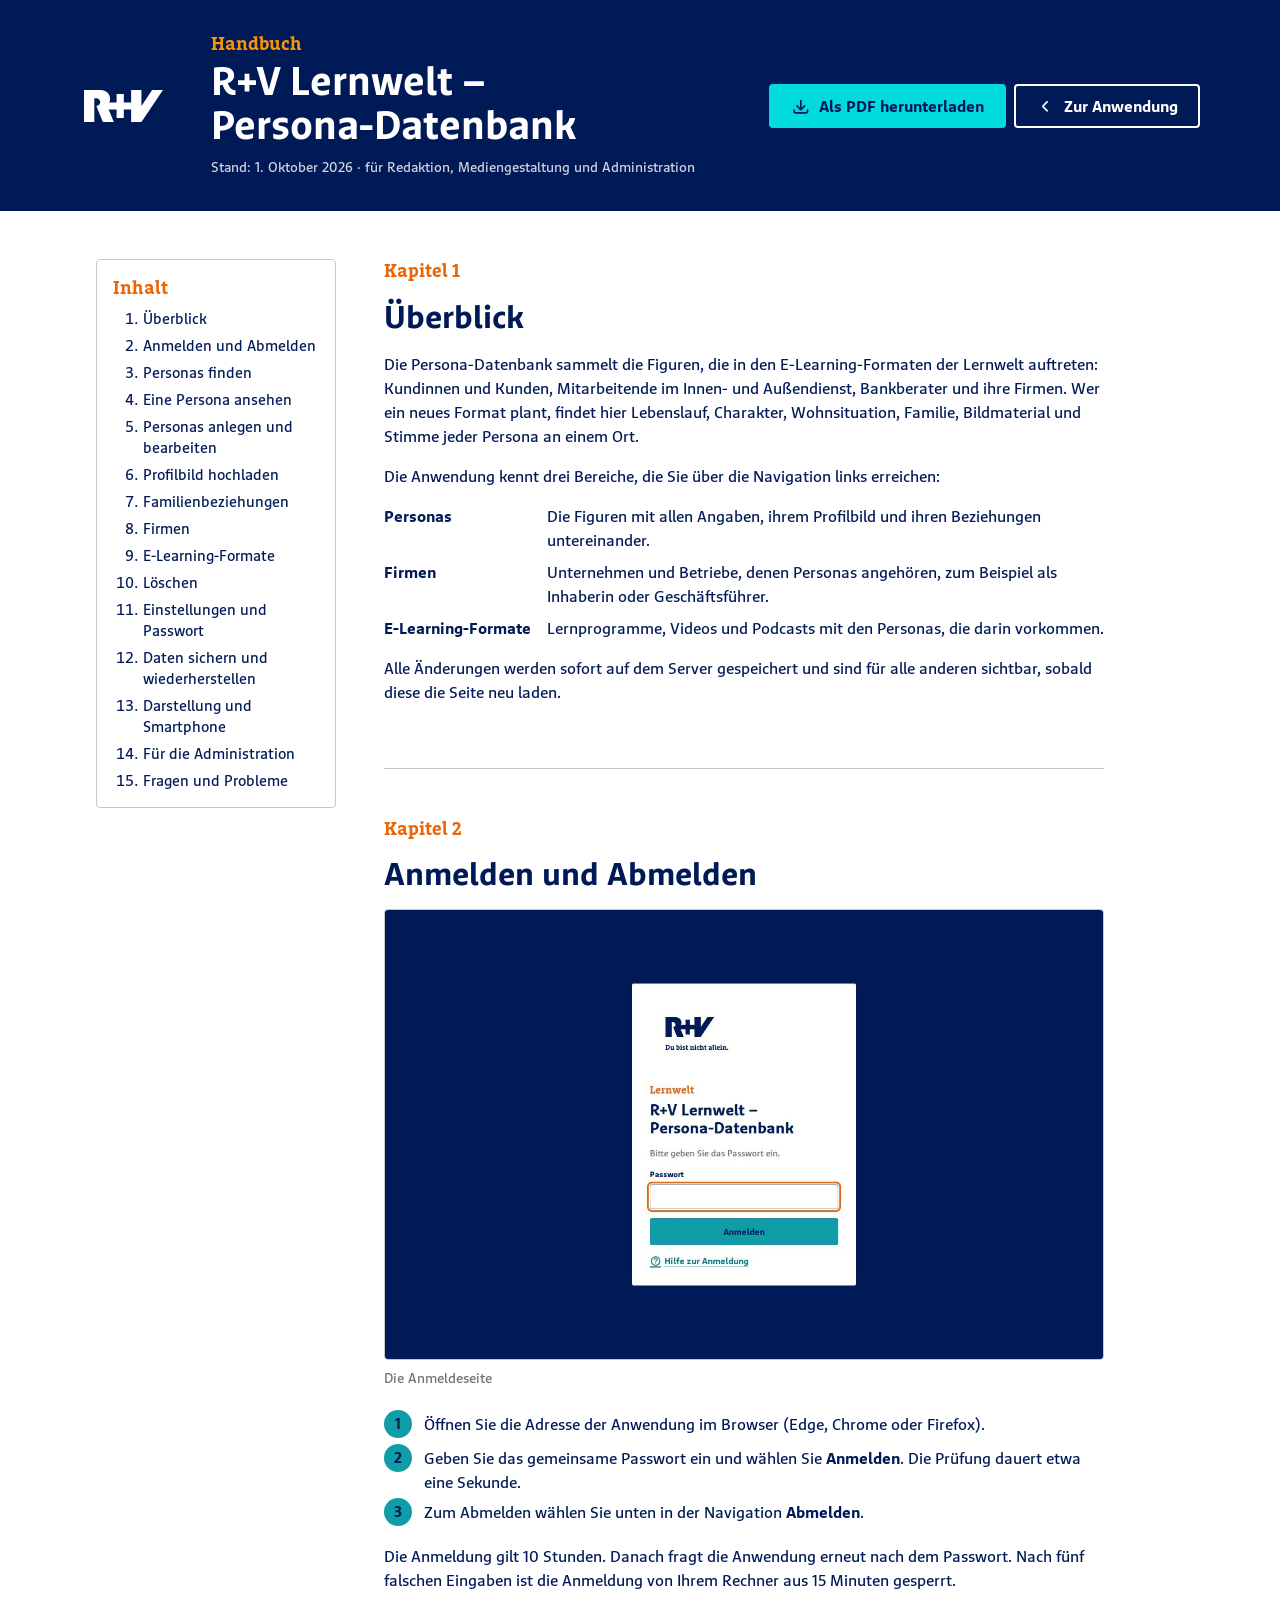
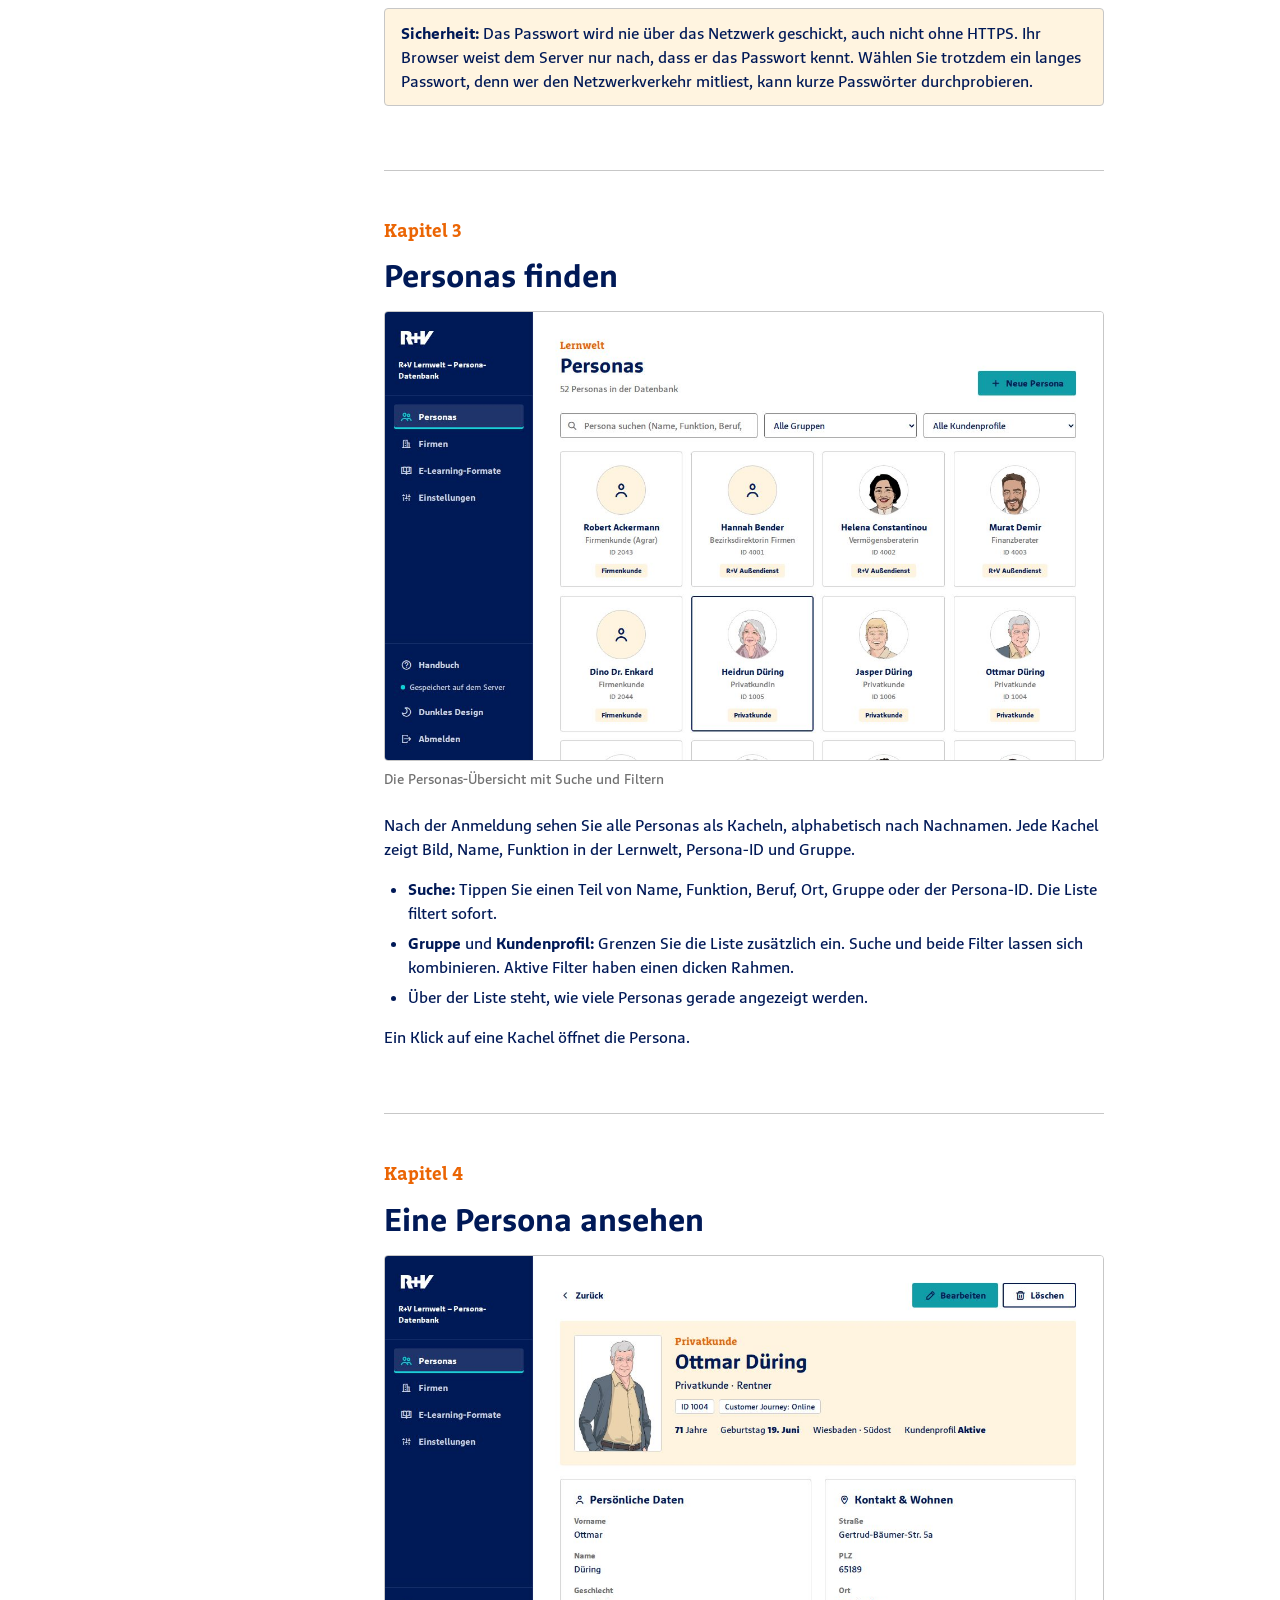
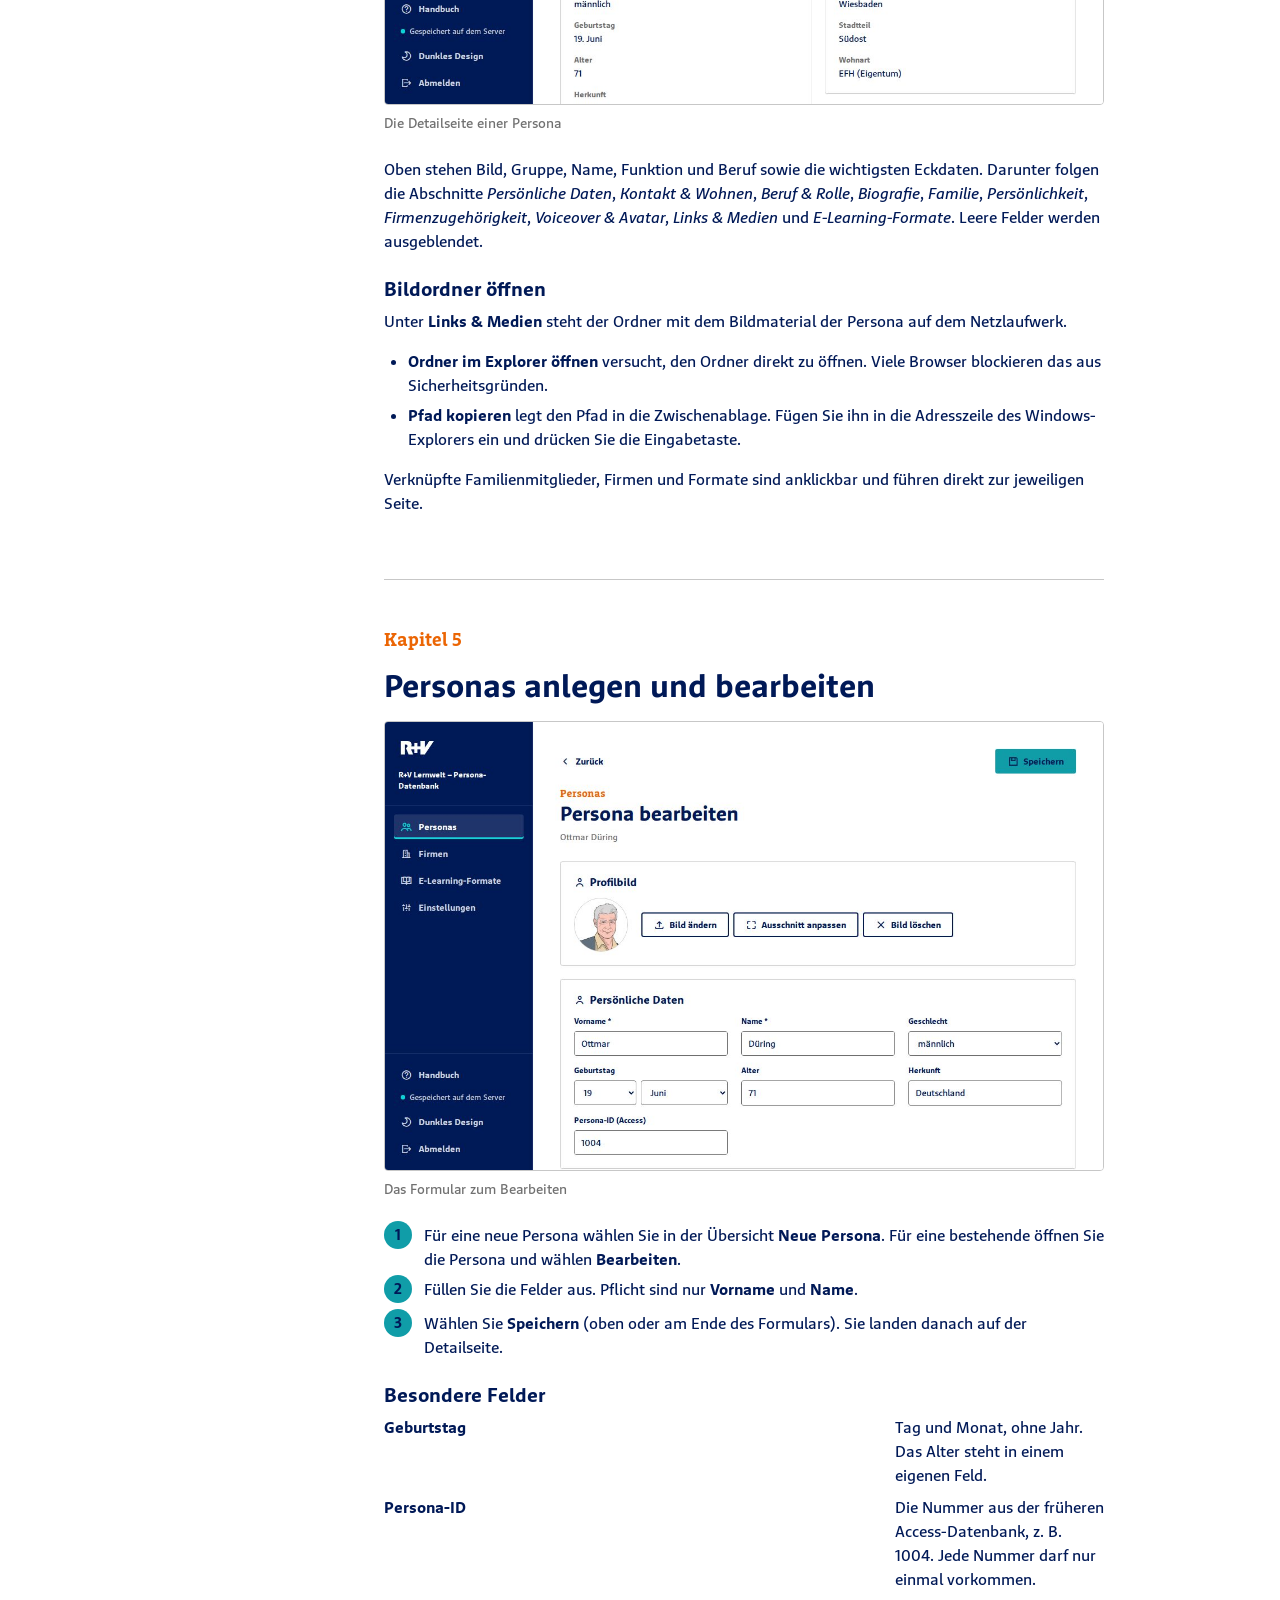
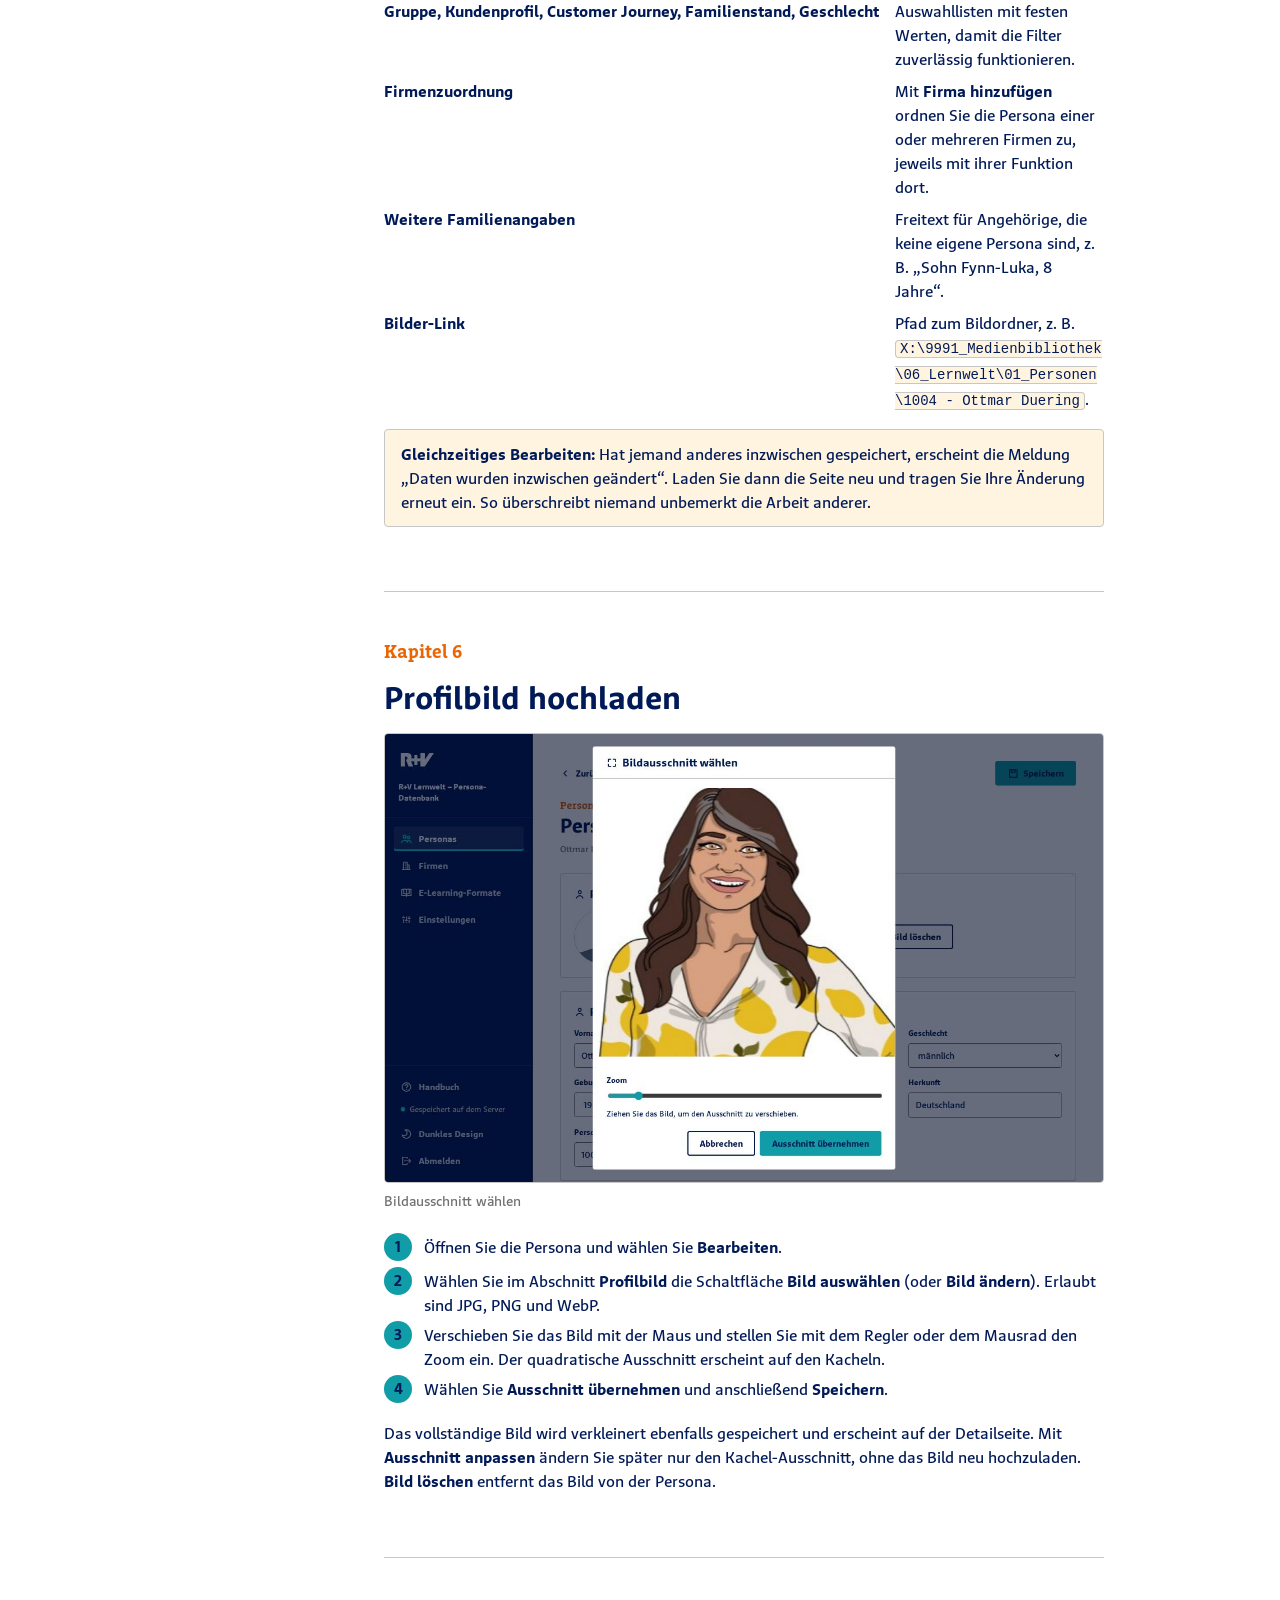
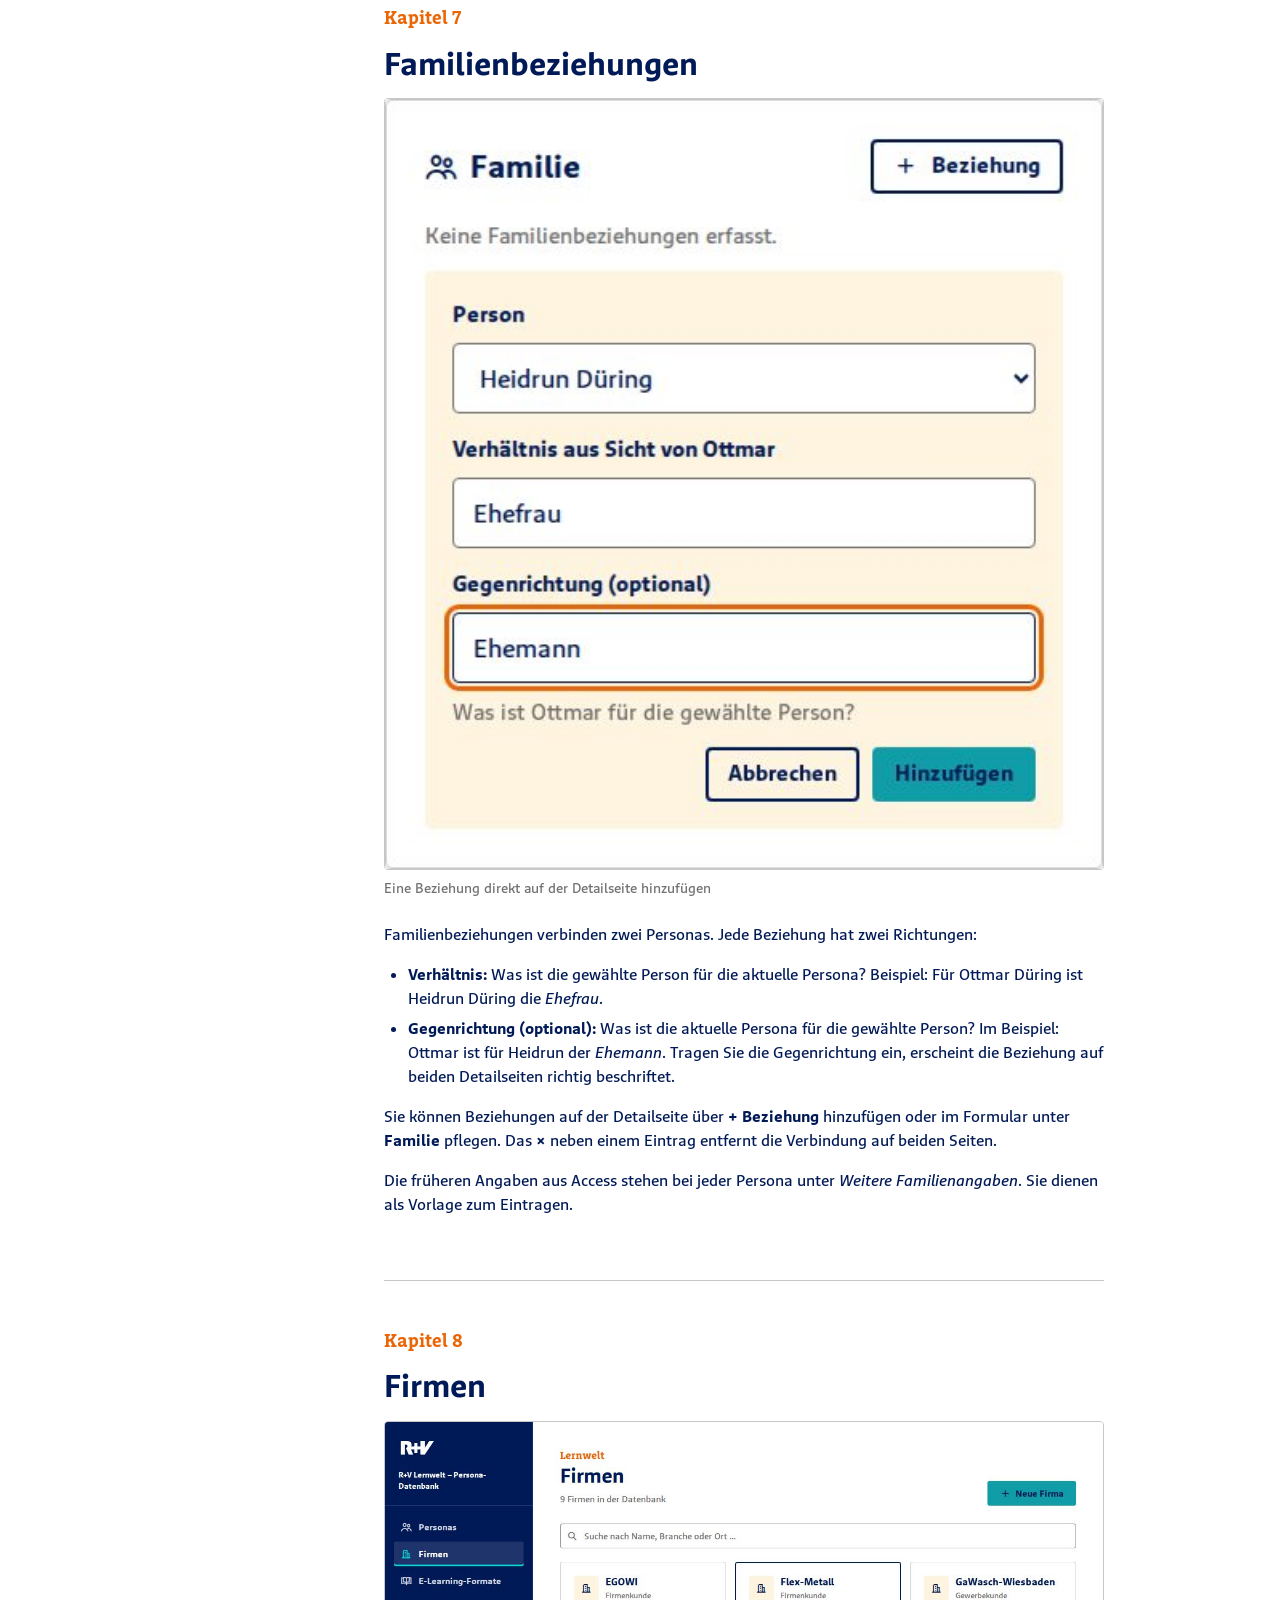
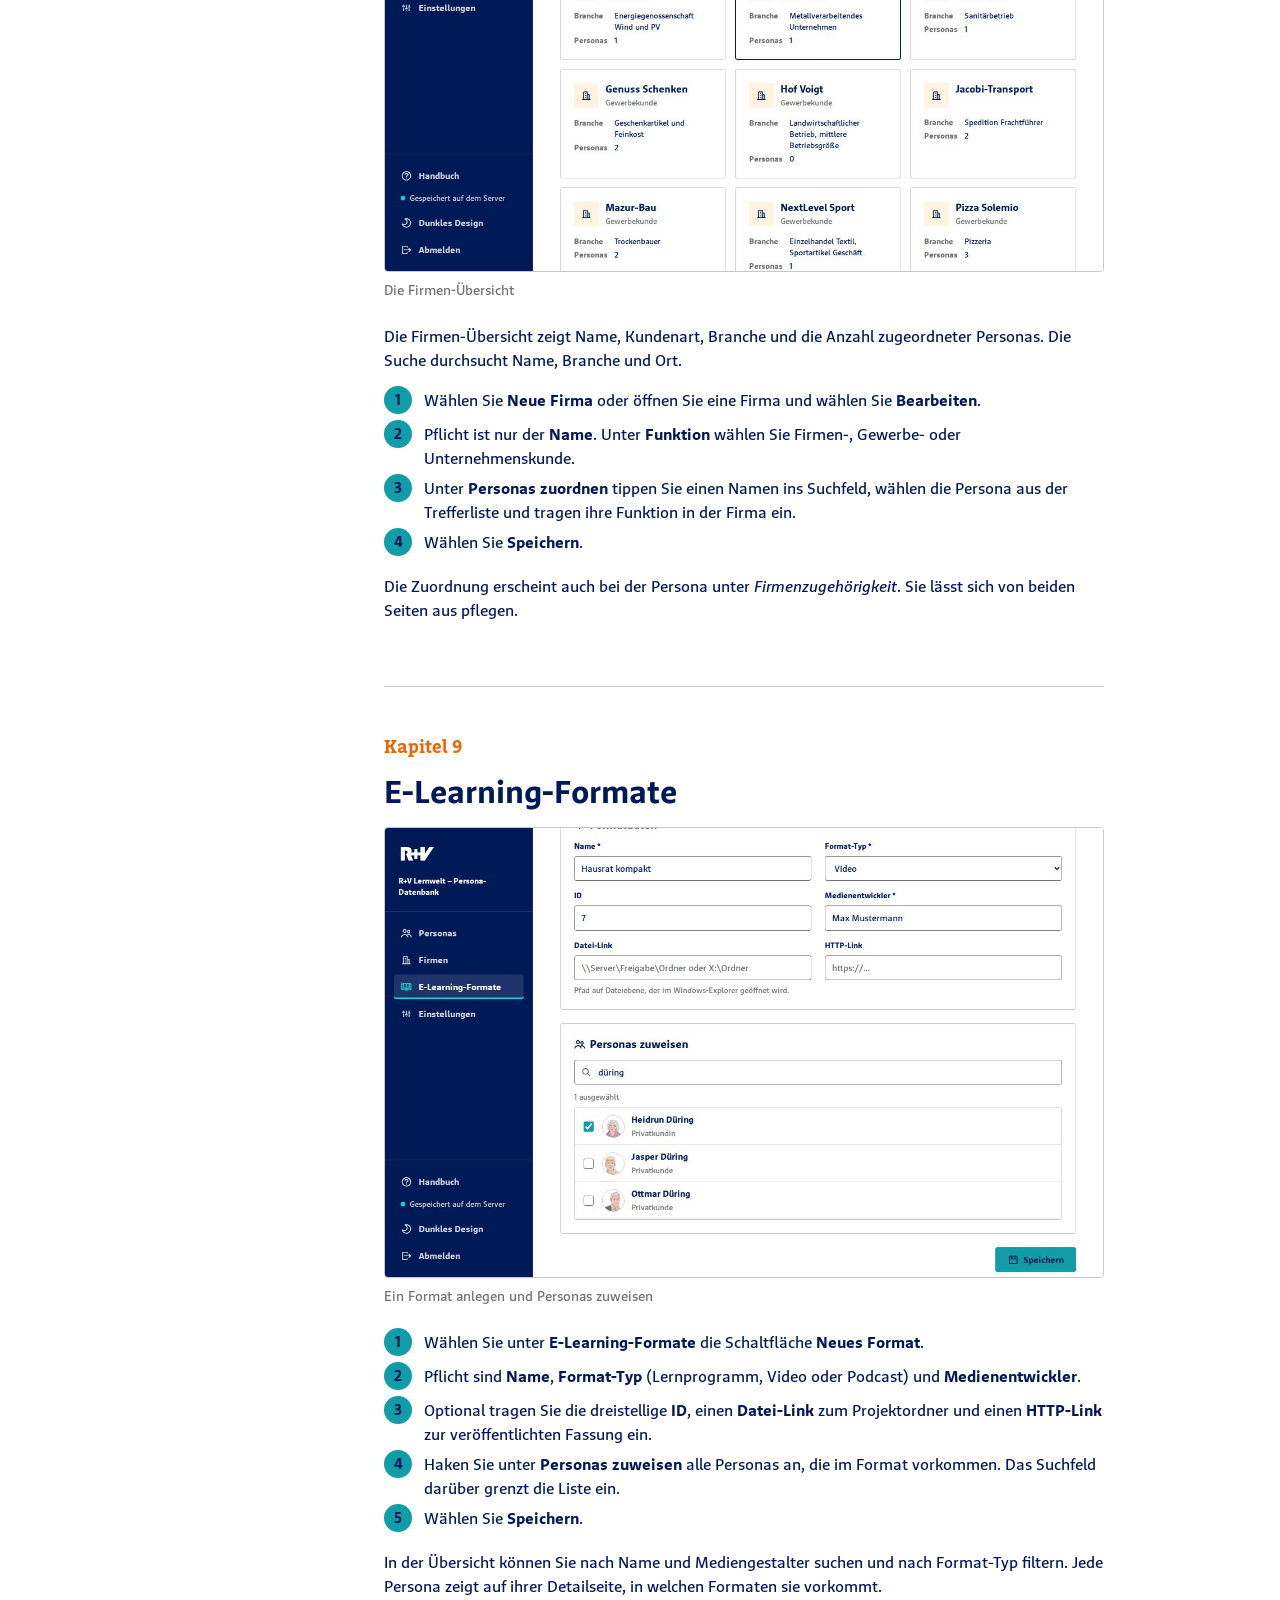
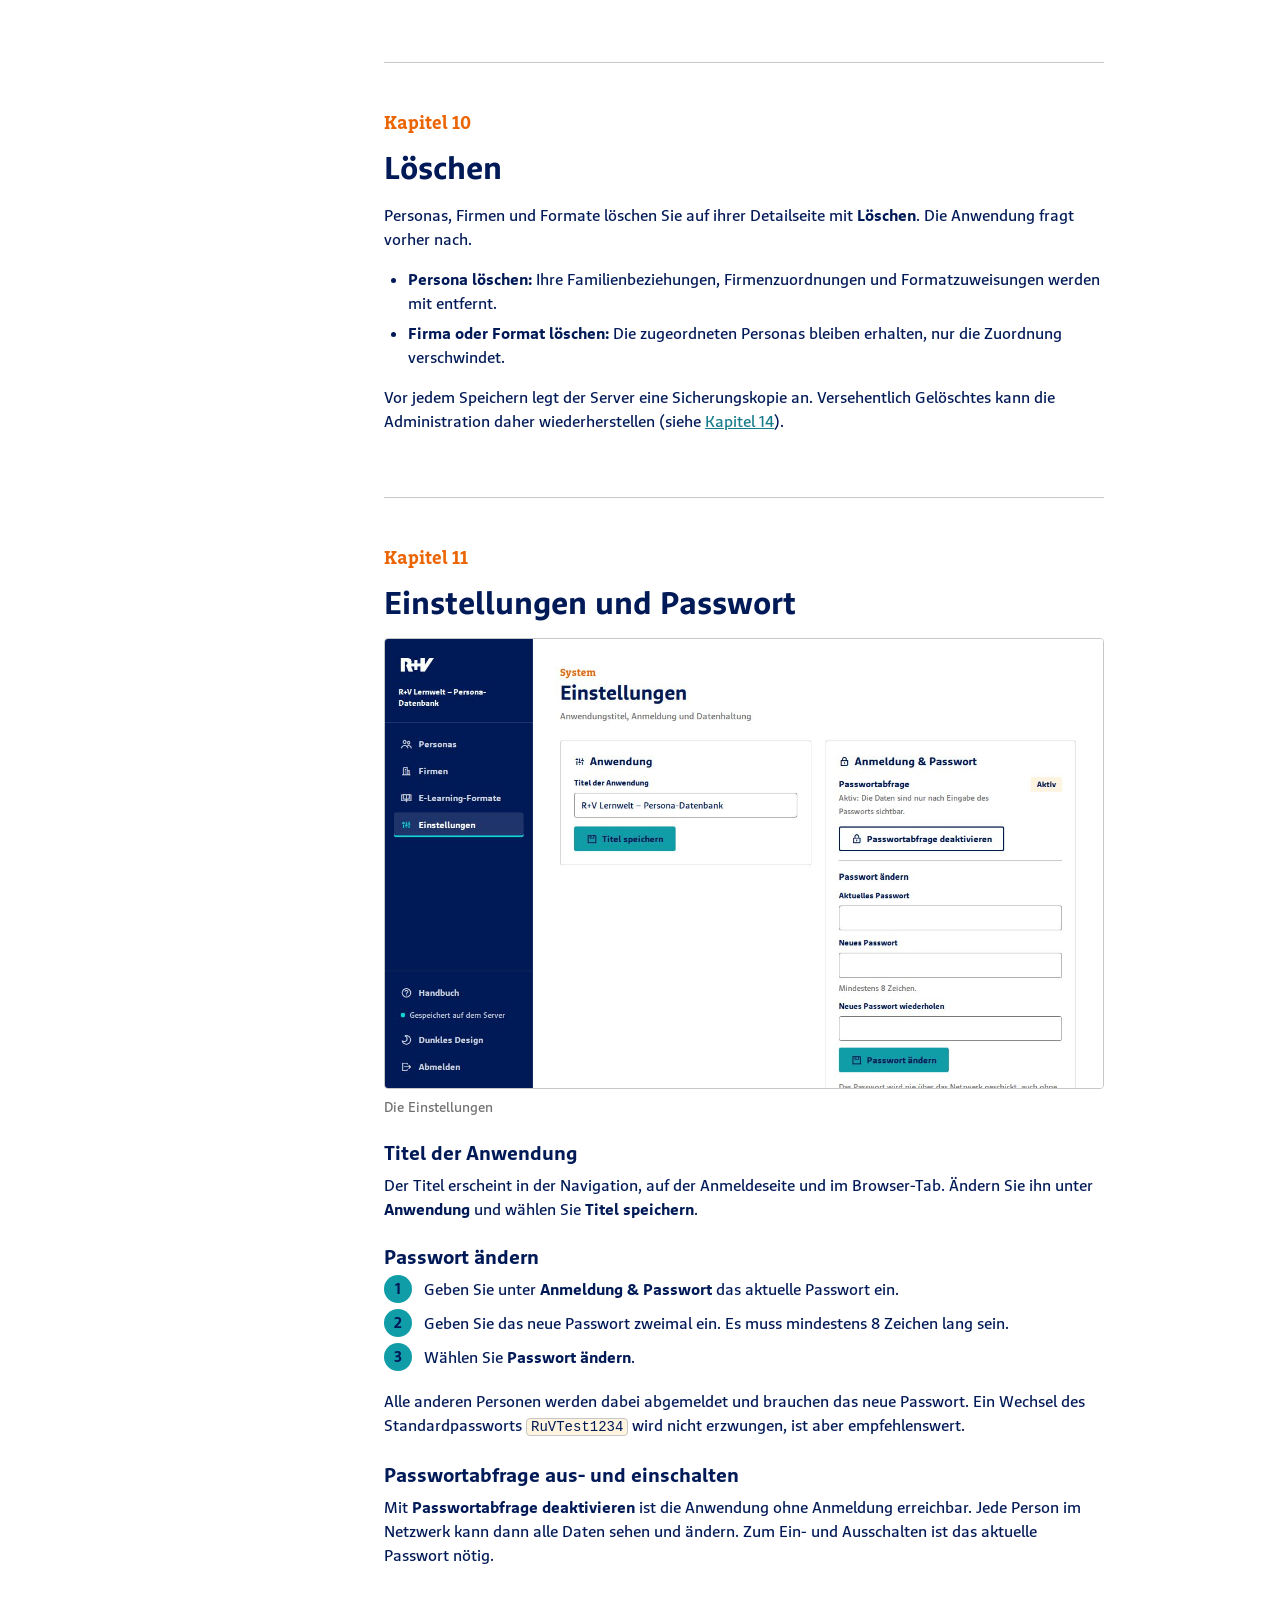
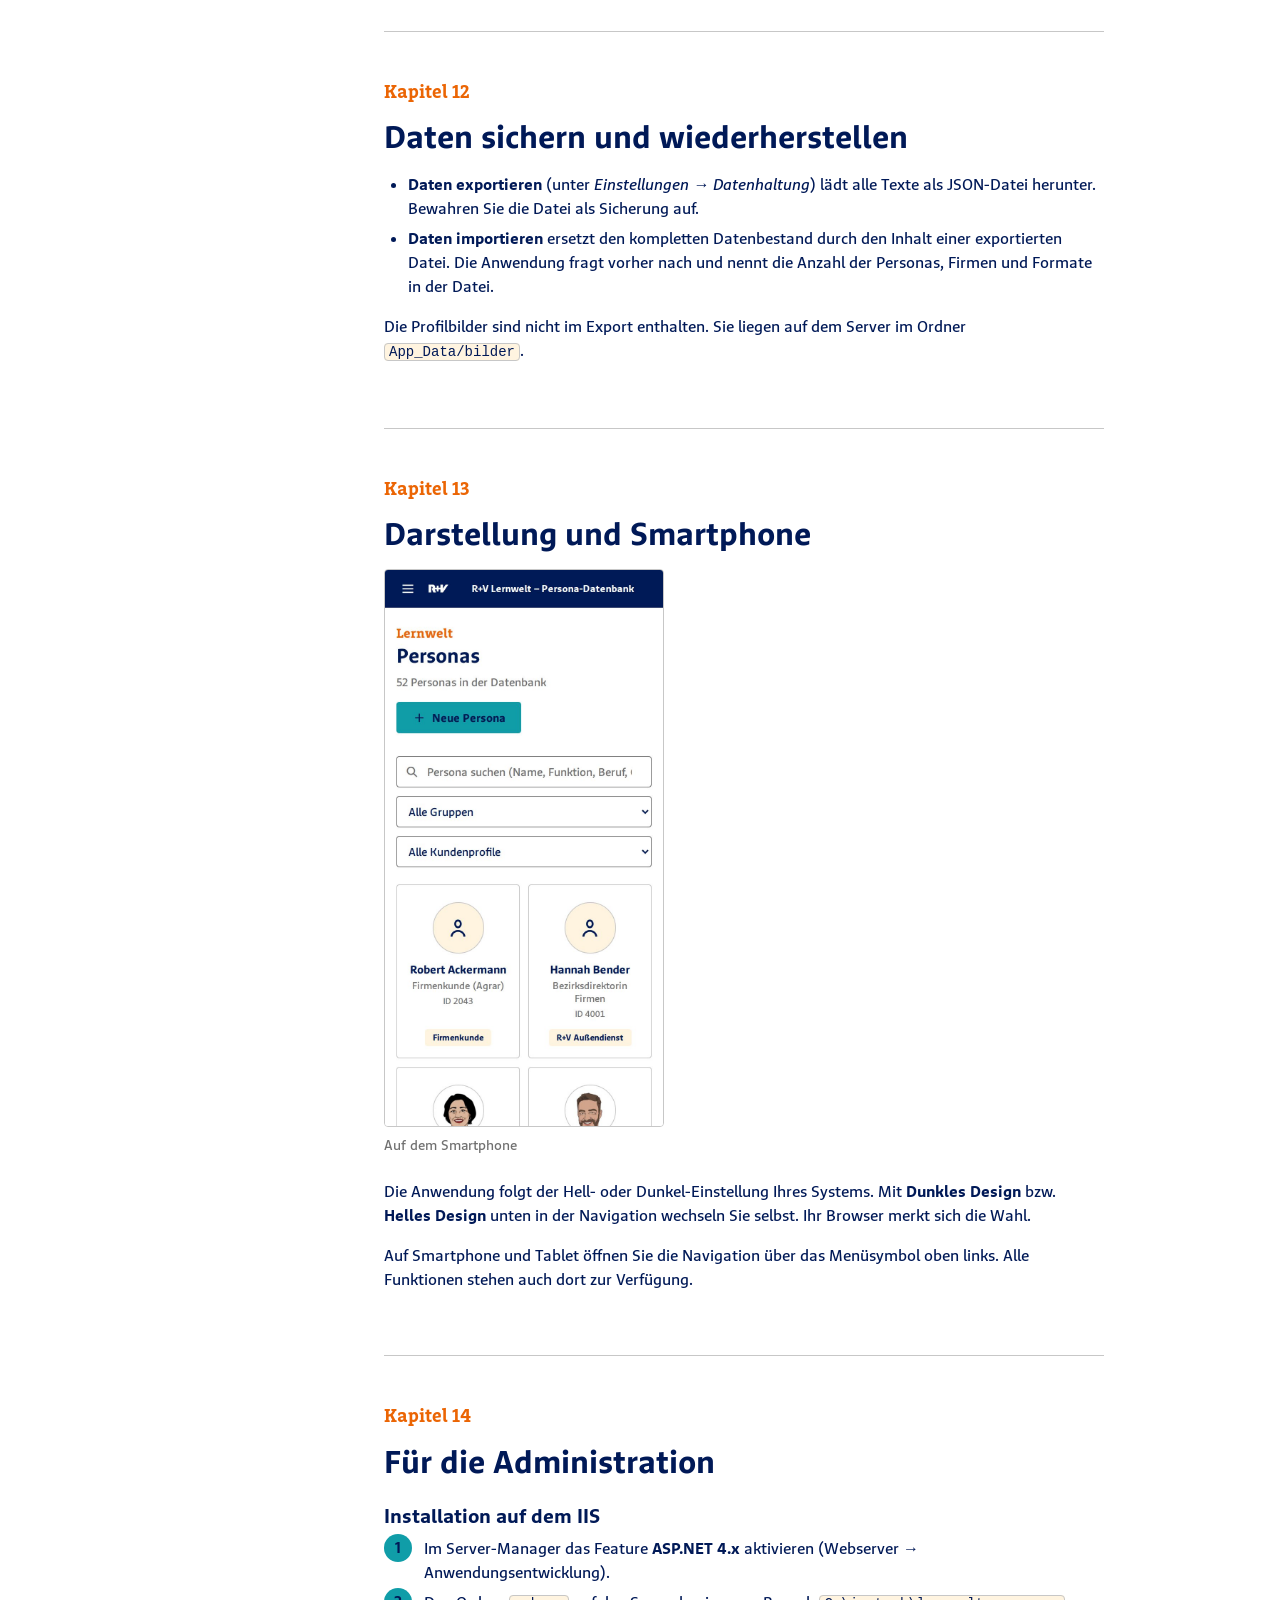
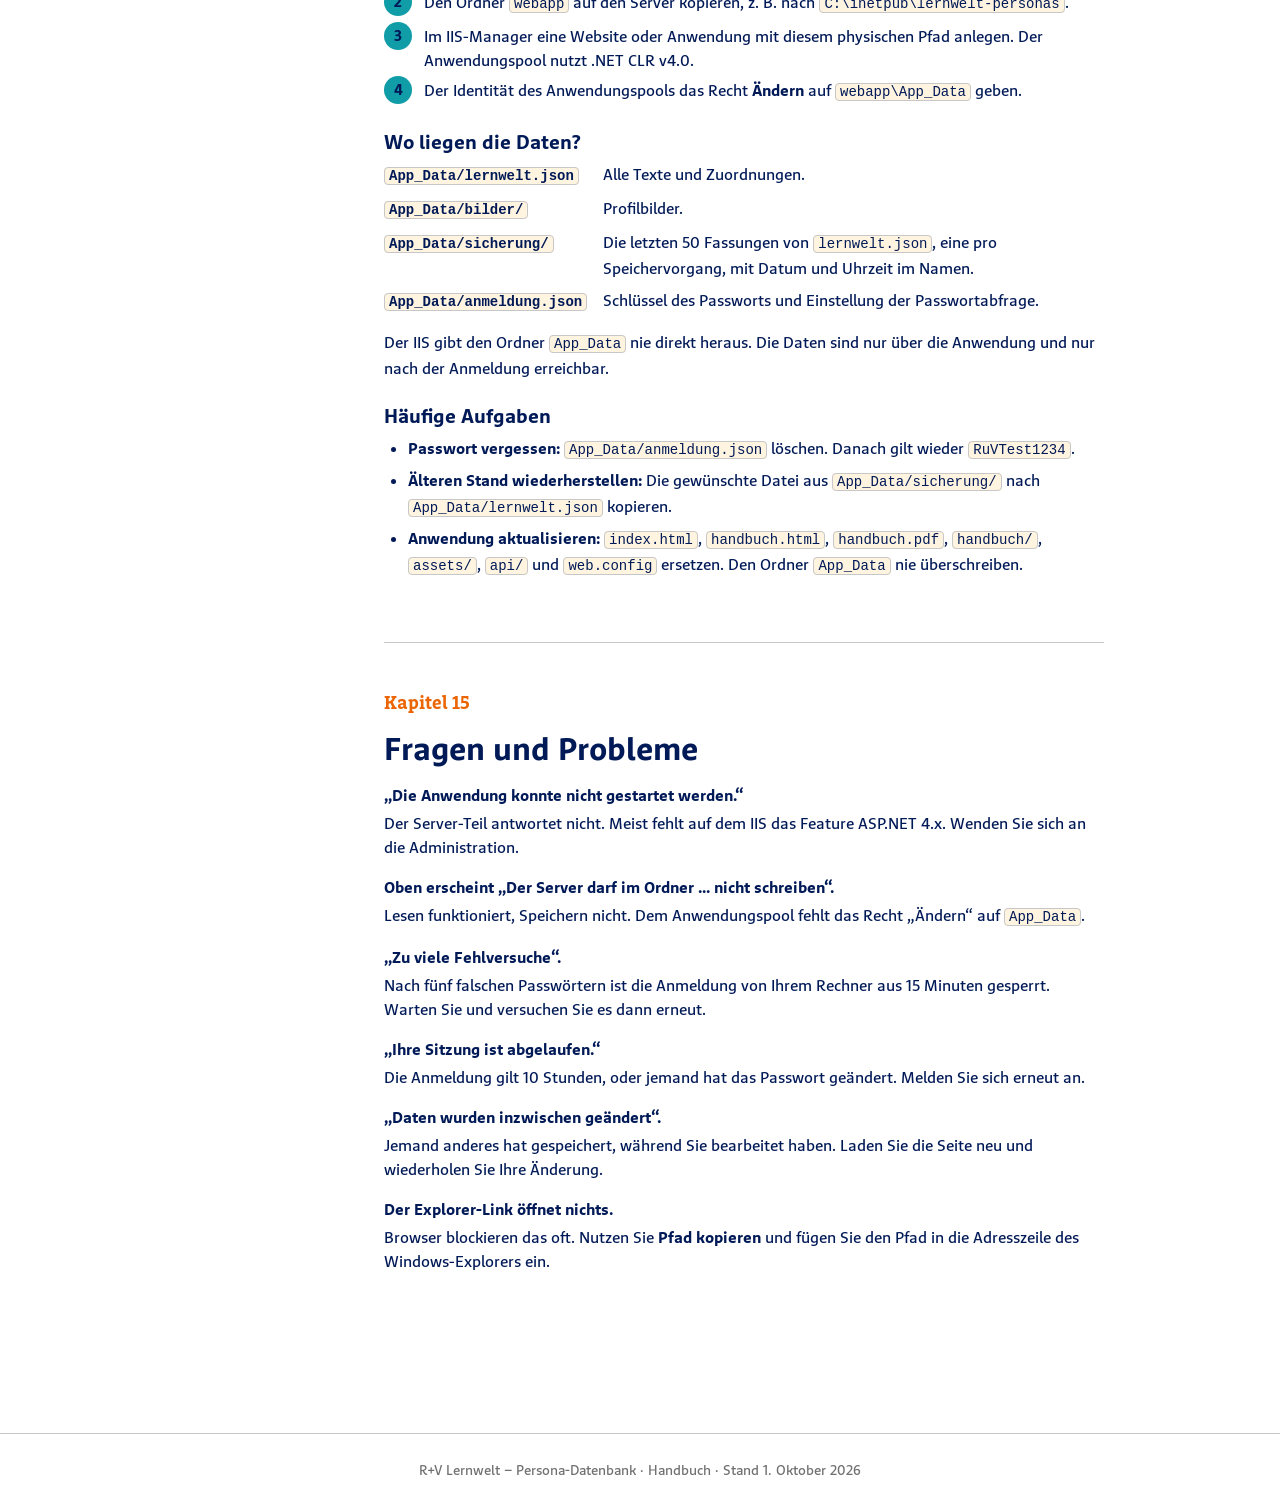
==== webapp/handbuch.html @ e41dcc06 "Design nach R+V Design, Handbuch als HTML und PDF - Hausschriften RuV Sans/RuV Slab, Iconfont RuV-Ic" ====
<!doctype html>
<html lang="de">
<head>
<meta charset="utf-8">
<meta name="viewport" content="width=device-width, initial-scale=1, viewport-fit=cover">
<title>Handbuch Persona-Datenbank</title>
<link rel="icon" href="assets/favicon.svg" type="image/svg+xml">
<link rel="stylesheet" href="assets/app.css">
<link rel="stylesheet" href="assets/handbuch.css">
</head>
<body>
<header class="hb-kopf">
  <div class="hb-kopf-innen">
    <img class="hb-logo" src="assets/logo-negativ.svg" alt="R+V">
    <div class="hb-kopf-text">
      <p class="topline">Handbuch</p>
      <h1>R+V Lernwelt – Persona-Datenbank</h1>
      <p class="hb-stand">Stand: <span id="hb-stand">1. Oktober 2026</span> · für Redaktion, Mediengestaltung und Administration</p>
    </div>
    <div class="hb-aktionen">
      <a class="knopf knopf-primaer" href="handbuch.pdf" download="Handbuch-Persona-Datenbank.pdf"><span class="icon" aria-hidden="true">&#xe96f;</span>Als PDF herunterladen</a>
      <a class="knopf hb-knopf-hell" href="./"><span class="icon" aria-hidden="true">&#xe979;</span>Zur Anwendung</a>
    </div>
  </div>
</header>

<div class="hb-rahmen">
  <nav class="hb-inhalt" aria-label="Inhalt">
    <p class="hb-inhalt-titel">Inhalt</p>
    <ol>
      <li><a href="#ueberblick">Überblick</a></li>
      <li><a href="#anmelden">Anmelden und Abmelden</a></li>
      <li><a href="#personas-finden">Personas finden</a></li>
      <li><a href="#persona-ansehen">Eine Persona ansehen</a></li>
      <li><a href="#persona-bearbeiten">Personas anlegen und bearbeiten</a></li>
      <li><a href="#profilbild">Profilbild hochladen</a></li>
      <li><a href="#familie">Familienbeziehungen</a></li>
      <li><a href="#firmen">Firmen</a></li>
      <li><a href="#formate">E-Learning-Formate</a></li>
      <li><a href="#loeschen">Löschen</a></li>
      <li><a href="#einstellungen">Einstellungen und Passwort</a></li>
      <li><a href="#sicherung">Daten sichern und wiederherstellen</a></li>
      <li><a href="#darstellung">Darstellung und Smartphone</a></li>
      <li><a href="#administration">Für die Administration</a></li>
      <li><a href="#fragen">Fragen und Probleme</a></li>
    </ol>
  </nav>

  <main class="hb-text">

    <section id="ueberblick">
      <p class="topline">Kapitel 1</p>
      <h2>Überblick</h2>
      <p>Die Persona-Datenbank sammelt die Figuren, die in den E-Learning-Formaten der Lernwelt auftreten: Kundinnen und Kunden, Mitarbeitende im Innen- und Außendienst, Bankberater und ihre Firmen. Wer ein neues Format plant, findet hier Lebenslauf, Charakter, Wohnsituation, Familie, Bildmaterial und Stimme jeder Persona an einem Ort.</p>
      <p>Die Anwendung kennt drei Bereiche, die Sie über die Navigation links erreichen:</p>
      <dl class="hb-begriffe">
        <dt>Personas</dt><dd>Die Figuren mit allen Angaben, ihrem Profilbild und ihren Beziehungen untereinander.</dd>
        <dt>Firmen</dt><dd>Unternehmen und Betriebe, denen Personas angehören, zum Beispiel als Inhaberin oder Geschäftsführer.</dd>
        <dt>E-Learning-Formate</dt><dd>Lernprogramme, Videos und Podcasts mit den Personas, die darin vorkommen.</dd>
      </dl>
      <p>Alle Änderungen werden sofort auf dem Server gespeichert und sind für alle anderen sichtbar, sobald diese die Seite neu laden.</p>
    </section>

    <section id="anmelden">
      <p class="topline">Kapitel 2</p>
      <h2>Anmelden und Abmelden</h2>
      <figure><img src="handbuch/anmeldung.jpg" alt="Anmeldeseite mit Passwortfeld und Schaltfläche Anmelden" loading="lazy"><figcaption>Die Anmeldeseite</figcaption></figure>
      <ol class="hb-schritte">
        <li>Öffnen Sie die Adresse der Anwendung im Browser (Edge, Chrome oder Firefox).</li>
        <li>Geben Sie das gemeinsame Passwort ein und wählen Sie <b>Anmelden</b>. Die Prüfung dauert etwa eine Sekunde.</li>
        <li>Zum Abmelden wählen Sie unten in der Navigation <b>Abmelden</b>.</li>
      </ol>
      <p>Die Anmeldung gilt 10 Stunden. Danach fragt die Anwendung erneut nach dem Passwort. Nach fünf falschen Eingaben ist die Anmeldung von Ihrem Rechner aus 15 Minuten gesperrt.</p>
      <p class="hb-hinweis"><b>Sicherheit:</b> Das Passwort wird nie über das Netzwerk geschickt, auch nicht ohne HTTPS. Ihr Browser weist dem Server nur nach, dass er das Passwort kennt. Wählen Sie trotzdem ein langes Passwort, denn wer den Netzwerkverkehr mitliest, kann kurze Passwörter durchprobieren.</p>
    </section>

    <section id="personas-finden">
      <p class="topline">Kapitel 3</p>
      <h2>Personas finden</h2>
      <figure><img src="handbuch/liste.jpg" alt="Übersicht der Personas als Kacheln mit Suchfeld und zwei Filtern" loading="lazy"><figcaption>Die Personas-Übersicht mit Suche und Filtern</figcaption></figure>
      <p>Nach der Anmeldung sehen Sie alle Personas als Kacheln, alphabetisch nach Nachnamen. Jede Kachel zeigt Bild, Name, Funktion in der Lernwelt, Persona-ID und Gruppe.</p>
      <ul>
        <li><b>Suche:</b> Tippen Sie einen Teil von Name, Funktion, Beruf, Ort, Gruppe oder der Persona-ID. Die Liste filtert sofort.</li>
        <li><b>Gruppe</b> und <b>Kundenprofil:</b> Grenzen Sie die Liste zusätzlich ein. Suche und beide Filter lassen sich kombinieren. Aktive Filter haben einen dicken Rahmen.</li>
        <li>Über der Liste steht, wie viele Personas gerade angezeigt werden.</li>
      </ul>
      <p>Ein Klick auf eine Kachel öffnet die Persona.</p>
    </section>

    <section id="persona-ansehen">
      <p class="topline">Kapitel 4</p>
      <h2>Eine Persona ansehen</h2>
      <figure><img src="handbuch/detail.jpg" alt="Detailseite einer Persona mit Bild, Kopfbereich und Abschnitten" loading="lazy"><figcaption>Die Detailseite einer Persona</figcaption></figure>
      <p>Oben stehen Bild, Gruppe, Name, Funktion und Beruf sowie die wichtigsten Eckdaten. Darunter folgen die Abschnitte <i>Persönliche Daten</i>, <i>Kontakt &amp; Wohnen</i>, <i>Beruf &amp; Rolle</i>, <i>Biografie</i>, <i>Familie</i>, <i>Persönlichkeit</i>, <i>Firmenzugehörigkeit</i>, <i>Voiceover &amp; Avatar</i>, <i>Links &amp; Medien</i> und <i>E-Learning-Formate</i>. Leere Felder werden ausgeblendet.</p>
      <h3>Bildordner öffnen</h3>
      <p>Unter <b>Links &amp; Medien</b> steht der Ordner mit dem Bildmaterial der Persona auf dem Netzlaufwerk.</p>
      <ul>
        <li><b>Ordner im Explorer öffnen</b> versucht, den Ordner direkt zu öffnen. Viele Browser blockieren das aus Sicherheitsgründen.</li>
        <li><b>Pfad kopieren</b> legt den Pfad in die Zwischenablage. Fügen Sie ihn in die Adresszeile des Windows-Explorers ein und drücken Sie die Eingabetaste.</li>
      </ul>
      <p>Verknüpfte Familienmitglieder, Firmen und Formate sind anklickbar und führen direkt zur jeweiligen Seite.</p>
    </section>

    <section id="persona-bearbeiten">
      <p class="topline">Kapitel 5</p>
      <h2>Personas anlegen und bearbeiten</h2>
      <figure><img src="handbuch/formular.jpg" alt="Formular zum Bearbeiten einer Persona" loading="lazy"><figcaption>Das Formular zum Bearbeiten</figcaption></figure>
      <ol class="hb-schritte">
        <li>Für eine neue Persona wählen Sie in der Übersicht <b>Neue Persona</b>. Für eine bestehende öffnen Sie die Persona und wählen <b>Bearbeiten</b>.</li>
        <li>Füllen Sie die Felder aus. Pflicht sind nur <b>Vorname</b> und <b>Name</b>.</li>
        <li>Wählen Sie <b>Speichern</b> (oben oder am Ende des Formulars). Sie landen danach auf der Detailseite.</li>
      </ol>
      <h3>Besondere Felder</h3>
      <dl class="hb-begriffe">
        <dt>Geburtstag</dt><dd>Tag und Monat, ohne Jahr. Das Alter steht in einem eigenen Feld.</dd>
        <dt>Persona-ID</dt><dd>Die Nummer aus der früheren Access-Datenbank, z. B. 1004. Jede Nummer darf nur einmal vorkommen.</dd>
        <dt>Gruppe, Kundenprofil, Customer Journey, Familienstand, Geschlecht</dt><dd>Auswahllisten mit festen Werten, damit die Filter zuverlässig funktionieren.</dd>
        <dt>Firmenzuordnung</dt><dd>Mit <b>Firma hinzufügen</b> ordnen Sie die Persona einer oder mehreren Firmen zu, jeweils mit ihrer Funktion dort.</dd>
        <dt>Weitere Familienangaben</dt><dd>Freitext für Angehörige, die keine eigene Persona sind, z. B. „Sohn Fynn-Luka, 8 Jahre“.</dd>
        <dt>Bilder-Link</dt><dd>Pfad zum Bildordner, z. B. <code>X:\9991_Medienbibliothek\06_Lernwelt\01_Personen\1004 - Ottmar Duering</code>.</dd>
      </dl>
      <p class="hb-hinweis"><b>Gleichzeitiges Bearbeiten:</b> Hat jemand anderes inzwischen gespeichert, erscheint die Meldung „Daten wurden inzwischen geändert“. Laden Sie dann die Seite neu und tragen Sie Ihre Änderung erneut ein. So überschreibt niemand unbemerkt die Arbeit anderer.</p>
    </section>

    <section id="profilbild">
      <p class="topline">Kapitel 6</p>
      <h2>Profilbild hochladen</h2>
      <figure><img src="handbuch/zuschnitt.jpg" alt="Dialog zum Wählen des Bildausschnitts mit Zoomregler" loading="lazy"><figcaption>Bildausschnitt wählen</figcaption></figure>
      <ol class="hb-schritte">
        <li>Öffnen Sie die Persona und wählen Sie <b>Bearbeiten</b>.</li>
        <li>Wählen Sie im Abschnitt <b>Profilbild</b> die Schaltfläche <b>Bild auswählen</b> (oder <b>Bild ändern</b>). Erlaubt sind JPG, PNG und WebP.</li>
        <li>Verschieben Sie das Bild mit der Maus und stellen Sie mit dem Regler oder dem Mausrad den Zoom ein. Der quadratische Ausschnitt erscheint auf den Kacheln.</li>
        <li>Wählen Sie <b>Ausschnitt übernehmen</b> und anschließend <b>Speichern</b>.</li>
      </ol>
      <p>Das vollständige Bild wird verkleinert ebenfalls gespeichert und erscheint auf der Detailseite. Mit <b>Ausschnitt anpassen</b> ändern Sie später nur den Kachel-Ausschnitt, ohne das Bild neu hochzuladen. <b>Bild löschen</b> entfernt das Bild von der Persona.</p>
    </section>

    <section id="familie">
      <p class="topline">Kapitel 7</p>
      <h2>Familienbeziehungen</h2>
      <figure><img src="handbuch/familie.jpg" alt="Abschnitt Familie mit Eingabefeldern für Person, Verhältnis und Gegenrichtung" loading="lazy"><figcaption>Eine Beziehung direkt auf der Detailseite hinzufügen</figcaption></figure>
      <p>Familienbeziehungen verbinden zwei Personas. Jede Beziehung hat zwei Richtungen:</p>
      <ul>
        <li><b>Verhältnis:</b> Was ist die gewählte Person für die aktuelle Persona? Beispiel: Für Ottmar Düring ist Heidrun Düring die <i>Ehefrau</i>.</li>
        <li><b>Gegenrichtung (optional):</b> Was ist die aktuelle Persona für die gewählte Person? Im Beispiel: Ottmar ist für Heidrun der <i>Ehemann</i>. Tragen Sie die Gegenrichtung ein, erscheint die Beziehung auf beiden Detailseiten richtig beschriftet.</li>
      </ul>
      <p>Sie können Beziehungen auf der Detailseite über <b>+ Beziehung</b> hinzufügen oder im Formular unter <b>Familie</b> pflegen. Das <b>×</b> neben einem Eintrag entfernt die Verbindung auf beiden Seiten.</p>
      <p>Die früheren Angaben aus Access stehen bei jeder Persona unter <i>Weitere Familienangaben</i>. Sie dienen als Vorlage zum Eintragen.</p>
    </section>

    <section id="firmen">
      <p class="topline">Kapitel 8</p>
      <h2>Firmen</h2>
      <figure><img src="handbuch/firmen.jpg" alt="Übersicht der Firmen als Kacheln" loading="lazy"><figcaption>Die Firmen-Übersicht</figcaption></figure>
      <p>Die Firmen-Übersicht zeigt Name, Kundenart, Branche und die Anzahl zugeordneter Personas. Die Suche durchsucht Name, Branche und Ort.</p>
      <ol class="hb-schritte">
        <li>Wählen Sie <b>Neue Firma</b> oder öffnen Sie eine Firma und wählen Sie <b>Bearbeiten</b>.</li>
        <li>Pflicht ist nur der <b>Name</b>. Unter <b>Funktion</b> wählen Sie Firmen-, Gewerbe- oder Unternehmenskunde.</li>
        <li>Unter <b>Personas zuordnen</b> tippen Sie einen Namen ins Suchfeld, wählen die Persona aus der Trefferliste und tragen ihre Funktion in der Firma ein.</li>
        <li>Wählen Sie <b>Speichern</b>.</li>
      </ol>
      <p>Die Zuordnung erscheint auch bei der Persona unter <i>Firmenzugehörigkeit</i>. Sie lässt sich von beiden Seiten aus pflegen.</p>
    </section>

    <section id="formate">
      <p class="topline">Kapitel 9</p>
      <h2>E-Learning-Formate</h2>
      <figure><img src="handbuch/format.jpg" alt="Formular für ein E-Learning-Format mit Persona-Auswahl" loading="lazy"><figcaption>Ein Format anlegen und Personas zuweisen</figcaption></figure>
      <ol class="hb-schritte">
        <li>Wählen Sie unter <b>E-Learning-Formate</b> die Schaltfläche <b>Neues Format</b>.</li>
        <li>Pflicht sind <b>Name</b>, <b>Format-Typ</b> (Lernprogramm, Video oder Podcast) und <b>Medienentwickler</b>.</li>
        <li>Optional tragen Sie die dreistellige <b>ID</b>, einen <b>Datei-Link</b> zum Projektordner und einen <b>HTTP-Link</b> zur veröffentlichten Fassung ein.</li>
        <li>Haken Sie unter <b>Personas zuweisen</b> alle Personas an, die im Format vorkommen. Das Suchfeld darüber grenzt die Liste ein.</li>
        <li>Wählen Sie <b>Speichern</b>.</li>
      </ol>
      <p>In der Übersicht können Sie nach Name und Mediengestalter suchen und nach Format-Typ filtern. Jede Persona zeigt auf ihrer Detailseite, in welchen Formaten sie vorkommt.</p>
    </section>

    <section id="loeschen">
      <p class="topline">Kapitel 10</p>
      <h2>Löschen</h2>
      <p>Personas, Firmen und Formate löschen Sie auf ihrer Detailseite mit <b>Löschen</b>. Die Anwendung fragt vorher nach.</p>
      <ul>
        <li><b>Persona löschen:</b> Ihre Familienbeziehungen, Firmenzuordnungen und Formatzuweisungen werden mit entfernt.</li>
        <li><b>Firma oder Format löschen:</b> Die zugeordneten Personas bleiben erhalten, nur die Zuordnung verschwindet.</li>
      </ul>
      <p>Vor jedem Speichern legt der Server eine Sicherungskopie an. Versehentlich Gelöschtes kann die Administration daher wiederherstellen (siehe <a href="#administration">Kapitel 14</a>).</p>
    </section>

    <section id="einstellungen">
      <p class="topline">Kapitel 11</p>
      <h2>Einstellungen und Passwort</h2>
      <figure><img src="handbuch/einstellungen.jpg" alt="Seite Einstellungen mit den Karten Anwendung, Anmeldung und Passwort, Hilfe und Datenhaltung" loading="lazy"><figcaption>Die Einstellungen</figcaption></figure>
      <h3>Titel der Anwendung</h3>
      <p>Der Titel erscheint in der Navigation, auf der Anmeldeseite und im Browser-Tab. Ändern Sie ihn unter <b>Anwendung</b> und wählen Sie <b>Titel speichern</b>.</p>
      <h3>Passwort ändern</h3>
      <ol class="hb-schritte">
        <li>Geben Sie unter <b>Anmeldung &amp; Passwort</b> das aktuelle Passwort ein.</li>
        <li>Geben Sie das neue Passwort zweimal ein. Es muss mindestens 8 Zeichen lang sein.</li>
        <li>Wählen Sie <b>Passwort ändern</b>.</li>
      </ol>
      <p>Alle anderen Personen werden dabei abgemeldet und brauchen das neue Passwort. Ein Wechsel des Standardpassworts <code>RuVTest1234</code> wird nicht erzwungen, ist aber empfehlenswert.</p>
      <h3>Passwortabfrage aus- und einschalten</h3>
      <p>Mit <b>Passwortabfrage deaktivieren</b> ist die Anwendung ohne Anmeldung erreichbar. Jede Person im Netzwerk kann dann alle Daten sehen und ändern. Zum Ein- und Ausschalten ist das aktuelle Passwort nötig.</p>
    </section>

    <section id="sicherung">
      <p class="topline">Kapitel 12</p>
      <h2>Daten sichern und wiederherstellen</h2>
      <ul>
        <li><b>Daten exportieren</b> (unter <i>Einstellungen → Datenhaltung</i>) lädt alle Texte als JSON-Datei herunter. Bewahren Sie die Datei als Sicherung auf.</li>
        <li><b>Daten importieren</b> ersetzt den kompletten Datenbestand durch den Inhalt einer exportierten Datei. Die Anwendung fragt vorher nach und nennt die Anzahl der Personas, Firmen und Formate in der Datei.</li>
      </ul>
      <p>Die Profilbilder sind nicht im Export enthalten. Sie liegen auf dem Server im Ordner <code>App_Data/bilder</code>.</p>
    </section>

    <section id="darstellung">
      <p class="topline">Kapitel 13</p>
      <h2>Darstellung und Smartphone</h2>
      <figure class="hb-schmal"><img src="handbuch/mobil.jpg" alt="Personas-Übersicht auf einem Smartphone" loading="lazy"><figcaption>Auf dem Smartphone</figcaption></figure>
      <p>Die Anwendung folgt der Hell- oder Dunkel-Einstellung Ihres Systems. Mit <b>Dunkles Design</b> bzw. <b>Helles Design</b> unten in der Navigation wechseln Sie selbst. Ihr Browser merkt sich die Wahl.</p>
      <p>Auf Smartphone und Tablet öffnen Sie die Navigation über das Menüsymbol oben links. Alle Funktionen stehen auch dort zur Verfügung.</p>
    </section>

    <section id="administration">
      <p class="topline">Kapitel 14</p>
      <h2>Für die Administration</h2>
      <h3>Installation auf dem IIS</h3>
      <ol class="hb-schritte">
        <li>Im Server-Manager das Feature <b>ASP.NET 4.x</b> aktivieren (Webserver → Anwendungsentwicklung).</li>
        <li>Den Ordner <code>webapp</code> auf den Server kopieren, z. B. nach <code>C:\inetpub\lernwelt-personas</code>.</li>
        <li>Im IIS-Manager eine Website oder Anwendung mit diesem physischen Pfad anlegen. Der Anwendungspool nutzt .NET CLR v4.0.</li>
        <li>Der Identität des Anwendungspools das Recht <b>Ändern</b> auf <code>webapp\App_Data</code> geben.</li>
      </ol>
      <h3>Wo liegen die Daten?</h3>
      <dl class="hb-begriffe">
        <dt><code>App_Data/lernwelt.json</code></dt><dd>Alle Texte und Zuordnungen.</dd>
        <dt><code>App_Data/bilder/</code></dt><dd>Profilbilder.</dd>
        <dt><code>App_Data/sicherung/</code></dt><dd>Die letzten 50 Fassungen von <code>lernwelt.json</code>, eine pro Speichervorgang, mit Datum und Uhrzeit im Namen.</dd>
        <dt><code>App_Data/anmeldung.json</code></dt><dd>Schlüssel des Passworts und Einstellung der Passwortabfrage.</dd>
      </dl>
      <p>Der IIS gibt den Ordner <code>App_Data</code> nie direkt heraus. Die Daten sind nur über die Anwendung und nur nach der Anmeldung erreichbar.</p>
      <h3>Häufige Aufgaben</h3>
      <ul>
        <li><b>Passwort vergessen:</b> <code>App_Data/anmeldung.json</code> löschen. Danach gilt wieder <code>RuVTest1234</code>.</li>
        <li><b>Älteren Stand wiederherstellen:</b> Die gewünschte Datei aus <code>App_Data/sicherung/</code> nach <code>App_Data/lernwelt.json</code> kopieren.</li>
        <li><b>Anwendung aktualisieren:</b> <code>index.html</code>, <code>handbuch.html</code>, <code>handbuch.pdf</code>, <code>handbuch/</code>, <code>assets/</code>, <code>api/</code> und <code>web.config</code> ersetzen. Den Ordner <code>App_Data</code> nie überschreiben.</li>
      </ul>
    </section>

    <section id="fragen">
      <p class="topline">Kapitel 15</p>
      <h2>Fragen und Probleme</h2>
      <dl class="hb-faq">
        <dt>„Die Anwendung konnte nicht gestartet werden.“</dt>
        <dd>Der Server-Teil antwortet nicht. Meist fehlt auf dem IIS das Feature ASP.NET 4.x. Wenden Sie sich an die Administration.</dd>
        <dt>Oben erscheint „Der Server darf im Ordner … nicht schreiben“.</dt>
        <dd>Lesen funktioniert, Speichern nicht. Dem Anwendungspool fehlt das Recht „Ändern“ auf <code>App_Data</code>.</dd>
        <dt>„Zu viele Fehlversuche“.</dt>
        <dd>Nach fünf falschen Passwörtern ist die Anmeldung von Ihrem Rechner aus 15 Minuten gesperrt. Warten Sie und versuchen Sie es dann erneut.</dd>
        <dt>„Ihre Sitzung ist abgelaufen.“</dt>
        <dd>Die Anmeldung gilt 10 Stunden, oder jemand hat das Passwort geändert. Melden Sie sich erneut an.</dd>
        <dt>„Daten wurden inzwischen geändert“.</dt>
        <dd>Jemand anderes hat gespeichert, während Sie bearbeitet haben. Laden Sie die Seite neu und wiederholen Sie Ihre Änderung.</dd>
        <dt>Der Explorer-Link öffnet nichts.</dt>
        <dd>Browser blockieren das oft. Nutzen Sie <b>Pfad kopieren</b> und fügen Sie den Pfad in die Adresszeile des Windows-Explorers ein.</dd>
      </dl>
    </section>

  </main>
</div>

<footer class="hb-fuss">
  <p>R+V Lernwelt – Persona-Datenbank · Handbuch · Stand 1. Oktober 2026</p>
</footer>
</body>
</html>
---- webapp/assets/app.css ----
/* R+V Lernwelt – Persona-Datenbank
   Gestaltung nach dem Design-System „R+V Design“ (tokens.json, README):
   - Dunkelblau ist das Fundament, Mint nur für Interaktion, Orange für Toplines und Fokus.
   - Rot nur als Funktionsfarbe in Formularen, immer mit Wort oder Symbol.
   - Radius 4 px, keine Schatten, keine Verläufe. Hausschriften RuV Sans und RuV Slab.
   Layout: feste dunkelblaue Navigation links, Inhalt als Kachel- und Karten-Raster rechts. */

@font-face { font-family: "RuV Sans"; src: url("fonts/RuVSans-Regular.woff2") format("woff2"); font-weight: 400; font-style: normal; font-display: swap; }
@font-face { font-family: "RuV Sans"; src: url("fonts/RuVSans-RegularItalic.woff2") format("woff2"); font-weight: 400; font-style: italic; font-display: swap; }
@font-face { font-family: "RuV Sans"; src: url("fonts/RuVSans-Bold.woff2") format("woff2"); font-weight: 700; font-style: normal; font-display: swap; }
@font-face { font-family: "RuV Sans"; src: url("fonts/RuVSans-Black.woff2") format("woff2"); font-weight: 900; font-style: normal; font-display: swap; }
@font-face { font-family: "RuV Slab"; src: url("fonts/RuVSlab-Bold.woff2") format("woff2"); font-weight: 700; font-style: normal; font-display: swap; }
@font-face { font-family: "RuV-Icons-v3"; src: url("fonts/RuV-Icons-v3.woff2") format("woff2"); font-weight: 400; font-style: normal; font-display: block; }

:root {
  /* Markenfarben */
  --primary: #001957;
  --white: #ffffff;
  --sand: #fff4e0;
  --orange-light: #f79506;
  --orange-dark: #eb6504;
  --mint-light: #00dcdc;
  --mint-dark: #109da8;
  --grey-1: #f5f5f5;
  --grey-2: #ececec;
  --grey-3: #c7c7c7;
  --grey-5: #707070;

  /* Rollen (Theme „hell“) */
  --surface: #ffffff;
  --surface-soft: #fff4e0;
  --ink: #001957;
  --ink-muted: #707070;
  --highlight: #eb6504;
  --interactive: #109da8;
  --interactive-hover: #00dcdc;
  --on-interactive: #001957;
  --link: #167b8a;
  --border: #c7c7c7;
  --error: #ff4c4c;
  --success: #759a03;
  --nav-bg: #001957;
  --nav-text: rgba(255, 255, 255, 0.82);
  --nav-linie: rgba(255, 255, 255, 0.16);
  --nav-aktiv: rgba(255, 255, 255, 0.12);

  /* Schrift */
  --font-sans: "RuV Sans", Arial, Helvetica, sans-serif;
  --font-slab: "RuV Slab", Georgia, serif;
  --font-icons: "RuV-Icons-v3";

  /* Abstände und Radien */
  --space-1: 4px;
  --space-2: 8px;
  --space-3: 16px;
  --space-4: 24px;
  --space-5: 32px;
  --space-6: 48px;
  --radius-base: 4px;
  --nav-breite: 264px;
}
@media (prefers-color-scheme: dark) {
  :root:not([data-theme="light"]) {
    --surface: #001957;
    --surface-soft: #001957;
    --ink: #ffffff;
    --ink-muted: #bdc4d4;
    --highlight: #f79506;
    --interactive: #00dcdc;
    --interactive-hover: #2ee6e6;
    --on-interactive: #001957;
    --link: #5befef;
    --border: #a2abc2;
    --error: #ff8484;
    --success: #8ebc27;
    --nav-linie: rgba(255, 255, 255, 0.28);
    color-scheme: dark;
  }
}
:root[data-theme="dark"] {
  --surface: #001957;
  --surface-soft: #001957;
  --ink: #ffffff;
  --ink-muted: #bdc4d4;
  --highlight: #f79506;
  --interactive: #00dcdc;
  --interactive-hover: #2ee6e6;
  --on-interactive: #001957;
  --link: #5befef;
  --border: #a2abc2;
  --error: #ff8484;
  --success: #8ebc27;
  --nav-linie: rgba(255, 255, 255, 0.28);
  color-scheme: dark;
}

* { box-sizing: border-box; }
html, body { margin: 0; }
body {
  background: var(--surface);
  color: var(--ink);
  font-family: var(--font-sans);
  font-size: 16px;
  line-height: 24px;
  -webkit-font-smoothing: antialiased;
}
img { max-width: 100%; }
[hidden] { display: none !important; }
a { color: inherit; }
button, input, select, textarea { font: inherit; color: inherit; }
:focus-visible { outline: 3px solid var(--highlight); outline-offset: 2px; }
h1, h2, h3 { text-wrap: balance; margin: 0; }
p { margin: 0; }

/* ---------- Symbole (RuV-Icons-v3) ---------- */
.icon {
  font-family: var(--font-icons); font-style: normal; font-weight: 400;
  font-size: 20px; line-height: 1; width: 1em; height: 1em;
  display: inline-flex; align-items: center; justify-content: center; flex-shrink: 0;
  speak: never; -webkit-font-smoothing: antialiased;
}
.icon-klein { font-size: 16px; }
.icon-gross { font-size: 44px; }

/* ---------- Grundgerüst ---------- */
.app { min-height: 100vh; }
.nav {
  position: fixed; inset: 0 auto 0 0; width: var(--nav-breite);
  background: var(--nav-bg); color: var(--white);
  display: flex; flex-direction: column; z-index: 40;
  padding-top: env(safe-area-inset-top, 0px);
  border-right: 1px solid var(--nav-linie);
  transition: transform 250ms ease;
}
.nav-marke { display: flex; flex-direction: column; gap: var(--space-3); padding: var(--space-4) var(--space-4) var(--space-4); border-bottom: 1px solid var(--nav-linie); }
.nav-logo { display: block; }
.nav-logo img { height: 72px; width: auto; display: block; margin: -14px 0 -14px -20px; }
.nav-titel { font-weight: 700; font-size: 14px; line-height: 20px; min-width: 0; }
.nav-liste { flex: 1; padding: var(--space-3) var(--space-3); display: flex; flex-direction: column; gap: var(--space-1); }
.nav-link {
  display: flex; align-items: center; gap: 12px;
  padding: 10px 12px; border-radius: var(--radius-base);
  color: var(--nav-text); text-decoration: none; font-weight: 700; font-size: 16px;
  transition: background-color 150ms, color 150ms;
}
.nav-link:hover { background: var(--nav-aktiv); color: var(--white); }
.nav-link[aria-current="page"] { background: var(--nav-aktiv); color: var(--white); box-shadow: inset 0 -3px 0 var(--mint-light); }
.nav-link[aria-current="page"] .icon { color: var(--mint-light); }
.nav-fuss { padding: var(--space-3); border-top: 1px solid var(--nav-linie); display: flex; flex-direction: column; gap: var(--space-1); }
.nav-status { font-size: 14px; line-height: 20px; color: var(--nav-text); padding: var(--space-1) 12px var(--space-2); display: flex; align-items: center; gap: var(--space-2); text-decoration: none; }
.nav-status .punkt { width: 8px; height: 8px; border-radius: 50%; background: var(--mint-light); flex-shrink: 0; }
.nav-status.lokal .punkt { background: var(--orange-light); }
.nav-knopf {
  display: flex; align-items: center; gap: 12px; width: 100%;
  padding: 10px 12px; border-radius: var(--radius-base); border: 0; background: transparent;
  color: var(--nav-text); font-weight: 700; font-size: 16px; cursor: pointer; text-align: left; text-decoration: none;
}
.nav-knopf:hover { background: var(--nav-aktiv); color: var(--white); }

.kopf-mobil {
  display: none; position: sticky; top: env(safe-area-inset-top, 0px); z-index: 30;
  background: var(--nav-bg); color: var(--white); padding: 10px var(--space-3);
  align-items: center; gap: 12px; border-bottom: 1px solid var(--nav-linie);
}
.kopf-mobil .nav-logo img { height: 44px; margin: -8px -6px -8px -10px; }
.kopf-mobil .nav-titel { font-size: 14px; }
.menue-knopf { background: transparent; border: 0; color: var(--white); padding: 6px; border-radius: var(--radius-base); cursor: pointer; display: flex; }
.abdunkler { display: none; }

.haupt { margin-left: var(--nav-breite); padding: var(--space-6) var(--space-6) 64px; max-width: calc(1280px + var(--nav-breite)); }

@media (max-width: 1023px) {
  .nav { transform: translateX(-100%); }
  .app.nav-offen .nav { transform: translateX(0); }
  .app.nav-offen .abdunkler { display: block; position: fixed; inset: 0; background: rgba(0, 10, 35, 0.55); z-index: 35; }
  .kopf-mobil { display: flex; }
  .haupt { margin-left: 0; padding: var(--space-4) var(--space-3) var(--space-6); }
}

/* ---------- Typografie ---------- */
.topline { font: 700 18px/1.3 var(--font-slab); color: var(--highlight); margin: 0 0 var(--space-1); }
.seitenkopf { display: flex; flex-wrap: wrap; align-items: flex-end; justify-content: space-between; gap: var(--space-3); margin-bottom: var(--space-5); }
.seitenkopf h1 { font-size: 36px; line-height: 1.15; font-weight: 700; }
.seitenkopf p:not(.topline) { margin-top: var(--space-2); color: var(--ink-muted); }
@media (max-width: 640px) { .seitenkopf h1 { font-size: 28px; } }
.leiste { display: flex; flex-wrap: wrap; align-items: center; justify-content: space-between; gap: var(--space-3); margin-bottom: var(--space-4); }
.leiste-rechts { display: flex; flex-wrap: wrap; gap: var(--space-2); }

/* ---------- Buttons ---------- */
.knopf {
  display: inline-flex; align-items: center; justify-content: center; gap: var(--space-2);
  padding: 10px 20px; border-radius: var(--radius-base); border: 2px solid transparent;
  font: 700 16px/1.25 var(--font-sans); cursor: pointer; text-decoration: none;
  transition: background-color 150ms, border-color 150ms, color 150ms;
  white-space: nowrap;
}
.knopf-primaer { background: var(--interactive); color: var(--on-interactive); }
.knopf-primaer:hover { background: var(--interactive-hover); }
.knopf-rahmen { background: transparent; color: var(--ink); border-color: var(--ink); }
.knopf-rahmen:hover { background: var(--ink); color: var(--surface); }
.knopf-klein { padding: 6px 12px; font-size: 14px; }
.knopf-text { background: none; border: 0; color: var(--ink); padding: 6px 0; font-weight: 700; }
.knopf-text:hover { text-decoration: underline; }
.knopf-icon { background: none; border: 2px solid transparent; padding: 6px; color: var(--ink-muted); border-radius: var(--radius-base); cursor: pointer; display: inline-flex; }
.knopf-icon:hover { color: var(--ink); border-color: var(--ink); }
.knopf:disabled { background: var(--grey-2); color: var(--grey-5); border-color: transparent; cursor: not-allowed; }
.link { color: var(--link); text-decoration: underline; text-underline-offset: 3px; font-weight: 700; display: inline-flex; align-items: center; gap: 6px; background: none; border: 0; padding: 0; cursor: pointer; }
.link:hover { text-decoration-thickness: 2px; }

/* ---------- Karten ---------- */
.karte { background: var(--surface); border: 1px solid var(--border); border-radius: var(--radius-base); padding: var(--space-4); min-width: 0; }
.karte-kopf { display: flex; align-items: center; justify-content: space-between; gap: 12px; margin-bottom: var(--space-3); }
.karte-kopf h2 { font-size: 20px; line-height: 1.2; font-weight: 700; display: flex; align-items: center; gap: var(--space-2); }

.chip { display: inline-block; padding: 2px 10px; border-radius: var(--radius-base); background: var(--surface-soft); color: var(--ink); font-size: 14px; line-height: 20px; font-weight: 700; border: 1px solid transparent; }
.chip-grau { font-weight: 400; }
.profil-karte .chip { background: var(--surface); border-color: var(--border); }
.chip-warnung { border-color: var(--highlight); }
.chips { display: flex; flex-wrap: wrap; gap: var(--space-2); margin-top: 12px; }
:root[data-theme="dark"] .chip { border-color: var(--border); }
@media (prefers-color-scheme: dark) { :root:not([data-theme="light"]) .chip { border-color: var(--border); } }

/* ---------- Suche & Filter ---------- */
.filterzeile { display: flex; flex-wrap: wrap; gap: 12px; margin-bottom: var(--space-4); }
.suche { position: relative; flex: 1 1 280px; min-width: 0; }
.suche .icon { position: absolute; left: 12px; top: 50%; transform: translateY(-50%); color: var(--ink-muted); }
.suche input[type="search"] { padding-left: 42px; }
.filterzeile select { flex: 1 1 200px; max-width: 280px; min-width: 0; }
@media (max-width: 640px) { .filterzeile select { max-width: none; } }
.filter-aktiv { border: 2px solid var(--ink) !important; }

.feld { display: flex; flex-direction: column; gap: var(--space-2); min-width: 0; }
.feld label, .feld .label { font-size: 14px; line-height: 20px; font-weight: 700; color: var(--ink); }
.feld .hilfe { font-size: 14px; line-height: 20px; color: var(--ink-muted); }
input[type="text"], input[type="number"], input[type="search"], input[type="url"], input[type="password"], select, textarea {
  width: 100%; padding: 10px 12px; border: 1px solid var(--ink-muted); border-radius: var(--radius-base);
  background: var(--surface); color: var(--ink); font: 400 16px/1.4 var(--font-sans); min-width: 0;
}
textarea { resize: vertical; min-height: 96px; }
input:focus-visible, select:focus-visible, textarea:focus-visible { outline: 3px solid var(--highlight); outline-offset: 2px; border-color: var(--ink); }
input::placeholder, textarea::placeholder { color: var(--ink-muted); }
input[aria-invalid="true"] { border: 2px solid var(--error); }

.raster { display: grid; gap: var(--space-3) var(--space-4); }
.raster-2 { grid-template-columns: repeat(2, minmax(0, 1fr)); }
.raster-3 { grid-template-columns: repeat(3, minmax(0, 1fr)); }
.raster-karten { display: grid; gap: var(--space-4); grid-template-columns: repeat(2, minmax(0, 1fr)); align-items: start; }
@media (max-width: 1100px) { .raster-3 { grid-template-columns: repeat(2, minmax(0, 1fr)); } }
@media (max-width: 900px) { .raster-karten { grid-template-columns: minmax(0, 1fr); } }
@media (max-width: 640px) { .raster-2, .raster-3 { grid-template-columns: minmax(0, 1fr); } }
.spalte-voll { grid-column: 1 / -1; }
.stapel { display: flex; flex-direction: column; gap: var(--space-4); }

/* ---------- Persona-Kacheln ---------- */
.kacheln { display: grid; gap: var(--space-3); grid-template-columns: repeat(auto-fill, minmax(176px, 1fr)); }
@media (max-width: 480px) {
  .kacheln { grid-template-columns: repeat(2, minmax(0, 1fr)); gap: 12px; }
  .kachel { padding: var(--space-3) var(--space-2) 12px; }
  .kachel .avatar { width: 72px; height: 72px; }
}
.kachel {
  display: flex; flex-direction: column; align-items: center; text-align: center; gap: var(--space-1);
  background: var(--surface); border: 1px solid var(--border); border-radius: var(--radius-base);
  padding: var(--space-4) var(--space-3) var(--space-3); text-decoration: none; color: inherit;
  transition: border-color 150ms;
}
.kachel:hover { border-color: var(--ink); box-shadow: inset 0 0 0 1px var(--ink); }
.kachel-name { font-weight: 700; font-size: 16px; line-height: 20px; margin-top: var(--space-2); }
.kachel-sub { color: var(--ink-muted); font-size: 14px; line-height: 18px; }
.kachel .chip { margin-top: auto; font-size: 12px; line-height: 18px; }
.kachel-id { font-size: 12px; line-height: 18px; color: var(--ink-muted); font-variant-numeric: tabular-nums; margin-bottom: var(--space-2); }

.avatar { width: 88px; height: 88px; border-radius: 50%; background: var(--surface-soft); display: flex; align-items: center; justify-content: center; overflow: hidden; flex-shrink: 0; color: var(--ink); border: 1px solid var(--border); }
.avatar .icon { font-size: 32px; }
.avatar img { width: 100%; height: 100%; object-fit: cover; display: block; background: var(--white); }
.avatar-klein { width: 40px; height: 40px; }
.avatar-klein .icon { font-size: 20px; }
.avatar-eckig { border-radius: var(--radius-base); }

/* ---------- Firmen- und Format-Kacheln ---------- */
.kacheln-breit { display: grid; gap: var(--space-3); grid-template-columns: repeat(auto-fill, minmax(272px, 1fr)); }
.kachel-breit {
  display: flex; flex-direction: column; gap: var(--space-3); text-align: left; align-items: stretch;
  background: var(--surface); border: 1px solid var(--border); border-radius: var(--radius-base);
  padding: var(--space-4); text-decoration: none; color: inherit; transition: border-color 150ms;
}
.kachel-breit:hover { border-color: var(--ink); box-shadow: inset 0 0 0 1px var(--ink); }
.kachel-breit .titel { display: flex; align-items: flex-start; gap: 12px; font-weight: 700; font-size: 18px; line-height: 1.25; }
.kachel-breit .titel .symbol { width: 44px; height: 44px; border-radius: var(--radius-base); background: var(--surface-soft); color: var(--ink); display: flex; align-items: center; justify-content: center; flex-shrink: 0; border: 1px solid transparent; }
:root[data-theme="dark"] .kachel-breit .titel .symbol { border-color: var(--border); }
@media (prefers-color-scheme: dark) { :root:not([data-theme="light"]) .kachel-breit .titel .symbol { border-color: var(--border); } }
.kachel-breit dl { margin: 0; display: grid; grid-template-columns: auto minmax(0, 1fr); gap: var(--space-1) 12px; font-size: 14px; line-height: 20px; }
.kachel-breit dt { color: var(--ink-muted); font-weight: 700; }
.kachel-breit dd { margin: 0; overflow-wrap: anywhere; }

/* ---------- Detailseiten ---------- */
.profil-karte { background: var(--surface-soft); border-color: transparent; }
:root[data-theme="dark"] .profil-karte { border-color: var(--border); }
@media (prefers-color-scheme: dark) { :root:not([data-theme="light"]) .profil-karte { border-color: var(--border); } }
.profil { display: flex; flex-wrap: wrap; gap: var(--space-4); align-items: flex-start; }
.portrait { width: 156px; aspect-ratio: 3 / 4; max-width: 100%; border-radius: var(--radius-base); overflow: hidden; background: var(--white); display: flex; align-items: center; justify-content: center; color: var(--primary); flex-shrink: 0; border: 1px solid var(--border); }
.portrait img { width: 100%; height: 100%; object-fit: cover; object-position: top center; display: block; background: var(--white); }
.portrait-quadrat { aspect-ratio: 1 / 1; }
.profil-text { flex: 1 1 260px; min-width: 0; }
.profil-text h1 { font-size: 36px; line-height: 1.15; font-weight: 700; }
.profil-text .unterzeile { color: var(--ink); margin-top: var(--space-2); font-size: 18px; line-height: 26px; }
.profil-fakten { display: flex; flex-wrap: wrap; gap: var(--space-2) var(--space-4); margin-top: var(--space-3); font-size: 16px; color: var(--ink); }
.profil-fakten strong { font-weight: 900; }
@media (max-width: 640px) { .profil-text h1 { font-size: 28px; } }

.felder { margin: 0; display: flex; flex-direction: column; gap: var(--space-3); }
.felder dt { font-size: 14px; line-height: 20px; font-weight: 700; color: var(--ink-muted); }
.felder dd { margin: 2px 0 0; white-space: pre-line; overflow-wrap: anywhere; }
.leer { color: var(--ink-muted); font-size: 14px; line-height: 20px; margin: 0; }

.liste { display: flex; flex-direction: column; gap: var(--space-2); }
.eintrag { display: flex; align-items: center; justify-content: space-between; gap: 12px; padding: 10px 12px; background: var(--surface-soft); border: 1px solid transparent; border-radius: var(--radius-base); min-width: 0; }
:root[data-theme="dark"] .eintrag, :root[data-theme="dark"] .inline-form { border-color: var(--border); }
@media (prefers-color-scheme: dark) { :root:not([data-theme="light"]) .eintrag, :root:not([data-theme="light"]) .inline-form { border-color: var(--border); } }
.eintrag-link { display: flex; align-items: center; gap: 12px; text-decoration: none; min-width: 0; flex: 1; }
.eintrag-link:hover .eintrag-titel { text-decoration: underline; }
.eintrag-titel { font-weight: 700; font-size: 16px; overflow-wrap: anywhere; }
.eintrag-sub { font-size: 14px; line-height: 20px; color: var(--ink-muted); }

.pfad { font-family: Consolas, "Courier New", monospace; font-size: 13px; line-height: 20px; color: var(--ink); overflow-wrap: anywhere; background: var(--surface-soft); border: 1px solid var(--border); padding: var(--space-2) 10px; border-radius: var(--radius-base); }
.klein-hinweis { font-size: 14px; line-height: 21px; color: var(--ink-muted); margin: 0; }

.inline-form { background: var(--surface-soft); border: 1px solid transparent; border-radius: var(--radius-base); padding: var(--space-3); display: flex; flex-direction: column; gap: 12px; }
.inline-form .aktionen { display: flex; justify-content: flex-end; gap: var(--space-2); }

/* ---------- Formulare ---------- */
.zeile-zuordnung { display: grid; grid-template-columns: minmax(0, 1fr) minmax(0, 1fr) auto; gap: 12px; align-items: end; }
.zeile-zuordnung-3 { grid-template-columns: minmax(0, 1.2fr) minmax(0, 1fr) minmax(0, 1fr) auto; }
@media (max-width: 720px) { .zeile-zuordnung, .zeile-zuordnung-3 { grid-template-columns: minmax(0, 1fr); } }
.bild-bereich { display: flex; flex-wrap: wrap; align-items: center; gap: var(--space-4); }
.geburtstag { display: grid; grid-template-columns: 1fr 1.4fr; gap: var(--space-2); }
.auswahlliste { max-height: 340px; overflow-y: auto; border: 1px solid var(--border); border-radius: var(--radius-base); }
.auswahl { display: flex; align-items: center; gap: 12px; padding: var(--space-2) 12px; border-bottom: 1px solid var(--border); cursor: pointer; }
.auswahl:last-child { border-bottom: 0; }
.auswahl:hover { background: var(--surface-soft); }
.auswahl input { width: 18px; height: 18px; accent-color: var(--interactive); }
.auswahl-sub { color: var(--ink-muted); font-size: 14px; }
.treffer { border: 1px solid var(--border); border-radius: var(--radius-base); margin-top: 6px; max-height: 240px; overflow-y: auto; background: var(--surface); }
.treffer button { display: flex; width: 100%; text-align: left; gap: var(--space-2); padding: var(--space-2) 12px; border: 0; background: none; cursor: pointer; align-items: center; }
.treffer button:hover { background: var(--surface-soft); }

/* ---------- Hinweise, Dialoge, Toasts ---------- */
.banner { display: flex; flex-wrap: wrap; align-items: center; gap: 12px; justify-content: space-between; background: var(--surface-soft); border: 2px solid var(--highlight); border-radius: var(--radius-base); padding: 12px var(--space-3); margin-bottom: var(--space-4); font-size: 14px; line-height: 21px; }
.banner p { margin: 0; flex: 1 1 320px; }
.dialog-huelle { position: fixed; inset: 0; background: rgba(0, 10, 35, 0.6); z-index: 60; display: flex; align-items: center; justify-content: center; padding: var(--space-3); }
.dialog { background: var(--surface); border: 1px solid var(--border); border-radius: var(--radius-base); width: 100%; max-width: 460px; padding: var(--space-4); display: flex; flex-direction: column; gap: var(--space-3); }
.dialog h3 { font-size: 20px; line-height: 1.2; }
.dialog p { margin: 0; color: var(--ink); }
.dialog .aktionen { display: flex; justify-content: flex-end; gap: var(--space-2); margin-top: var(--space-2); flex-wrap: wrap; }
.dialog-breit { max-width: 540px; padding: 0; overflow: hidden; }
.dialog-breit .dialog-kopf { padding: var(--space-3) var(--space-4); border-bottom: 1px solid var(--border); display: flex; align-items: center; gap: var(--space-2); }
.dialog-breit .dialog-inhalt { padding: var(--space-3) var(--space-4) var(--space-4); display: flex; flex-direction: column; gap: 12px; }
.zuschnitt { position: relative; width: 100%; aspect-ratio: 1 / 1; max-height: 60vh; background: #111; overflow: hidden; touch-action: none; cursor: grab; }
.zuschnitt canvas { width: 100%; height: 100%; display: block; }
.zuschnitt:active { cursor: grabbing; }
input[type="range"] { width: 100%; accent-color: var(--interactive); }

.toasts { position: fixed; right: var(--space-3); bottom: calc(var(--space-3) + env(safe-area-inset-bottom, 0px)); z-index: 70; display: flex; flex-direction: column; gap: var(--space-2); max-width: calc(100vw - 32px); }
.toast { background: var(--primary); color: var(--white); padding: 12px var(--space-3); border-radius: var(--radius-base); border: 1px solid var(--nav-linie); font-size: 14px; line-height: 20px; display: flex; align-items: center; gap: 10px; animation: rein 200ms ease-out; }
.toast .icon { color: var(--mint-light); }
.toast.fehler .icon { color: #ff8484; }
@keyframes rein { from { opacity: 0; transform: translateY(8px); } to { opacity: 1; transform: none; } }

.laden { display: flex; align-items: center; justify-content: center; padding: 80px 0; color: var(--ink-muted); gap: 12px; }
.leerzustand { text-align: center; padding: 64px var(--space-3); color: var(--ink-muted); display: flex; flex-direction: column; align-items: center; gap: var(--space-2); }
.leerzustand .icon { color: var(--ink); }

/* ---------- Anmeldung ---------- */
.anmeldung-huelle { min-height: 100vh; display: flex; align-items: center; justify-content: center; padding: var(--space-4) var(--space-3); background: var(--primary); }
.anmeldung { width: 100%; max-width: 400px; background: var(--white); color: var(--primary); border-radius: var(--radius-base); padding: var(--space-5); display: flex; flex-direction: column; gap: var(--space-3); }
.anmeldung .knopf { width: 100%; padding-block: 12px; }
.anmeldung .knopf-primaer { background: var(--mint-dark); color: var(--primary); }
.anmeldung .knopf-primaer:hover { background: var(--mint-light); }
.anmeldung .knopf:disabled { background: var(--grey-2); color: var(--grey-5); }
.anmeldung .link { color: #167b8a; align-self: flex-start; }
.anmeldung input[type="password"] { background: var(--white); color: var(--primary); border-color: var(--grey-5); }
.anmeldung .feld label { color: var(--primary); }
.anmeldung .topline { color: var(--orange-dark); margin: var(--space-2) 0 0; }
.anmeldung-logo { width: 168px; height: auto; display: block; margin-bottom: var(--space-2); }
.anmeldung h1 { font-size: 28px; line-height: 1.15; font-weight: 700; margin-top: calc(-1 * var(--space-2)); }
.anmeldung-text { color: var(--grey-5); }
.anmeldung-hinweis { padding: 10px 12px; border-radius: var(--radius-base); background: var(--sand); color: var(--primary); font-size: 14px; line-height: 20px; }
.anmeldung-fehler { color: var(--ink); font-size: 14px; line-height: 20px; font-weight: 700; display: flex; gap: var(--space-2); align-items: flex-start; }
.anmeldung .anmeldung-fehler { color: var(--primary); }
.anmeldung-fehler::before { content: "\e902"; font-family: var(--font-icons); font-weight: 400; font-size: 18px; line-height: 20px; color: var(--error); }
.anmeldung .anmeldung-fehler::before { color: #ff4c4c; }
.schalter-zeile { display: flex; align-items: flex-start; justify-content: space-between; gap: var(--space-3); }

@media (prefers-reduced-motion: reduce) {
  *, *::before, *::after { transition: none !important; animation: none !important; }
}
---- webapp/assets/handbuch.css ----
/* Handbuch der Persona-Datenbank. Baut auf den Tokens aus app.css auf. */

.hb-kopf { background: var(--primary); color: var(--white); padding: var(--space-5) var(--space-3); }
.hb-kopf-innen { max-width: 1120px; margin: 0 auto; display: flex; flex-wrap: wrap; align-items: center; gap: var(--space-3) var(--space-5); }
.hb-logo { height: 96px; width: auto; margin: -20px -16px -20px -28px; }
.hb-kopf-text { flex: 1 1 360px; min-width: 0; }
.hb-kopf .topline { color: var(--orange-light); }
.hb-kopf h1 { font-size: 40px; line-height: 1.1; font-weight: 700; }
.hb-stand { margin-top: var(--space-2); color: rgba(255, 255, 255, 0.82); font-size: 14px; }
.hb-aktionen { display: flex; flex-wrap: wrap; gap: var(--space-2); }
.hb-kopf .knopf-primaer { background: var(--mint-light); color: var(--primary); }
.hb-kopf .knopf-primaer:hover { background: #2ee6e6; }
.hb-knopf-hell { background: transparent; color: var(--white); border-color: var(--white); }
.hb-knopf-hell:hover { background: var(--white); color: var(--primary); }

.hb-rahmen { max-width: 1120px; margin: 0 auto; padding: var(--space-6) var(--space-3); display: grid; grid-template-columns: 240px minmax(0, 1fr); gap: var(--space-6); align-items: start; }
.hb-inhalt { position: sticky; top: var(--space-4); border: 1px solid var(--border); border-radius: var(--radius-base); padding: var(--space-3); }
.hb-inhalt-titel { font: 700 18px/1.3 var(--font-slab); color: var(--highlight); margin-bottom: var(--space-2); }
.hb-inhalt ol { margin: 0; padding-left: 30px; display: flex; flex-direction: column; gap: 6px; font-size: 15px; line-height: 21px; }
.hb-inhalt a { color: var(--ink); text-decoration: none; }
.hb-inhalt a:hover { text-decoration: underline; }

.hb-text { min-width: 0; max-width: 72ch; }
.hb-text section { padding-bottom: var(--space-6); margin-bottom: var(--space-6); border-bottom: 1px solid var(--border); scroll-margin-top: var(--space-4); }
.hb-text section:last-child { border-bottom: 0; }
.hb-text h2 { font-size: 32px; line-height: 1.15; font-weight: 700; margin-bottom: var(--space-3); }
.hb-text h3 { font-size: 20px; line-height: 1.2; font-weight: 700; margin: var(--space-4) 0 var(--space-2); }
.hb-text p, .hb-text ul, .hb-text ol, .hb-text dl { margin: 0 0 var(--space-3); }
.hb-text ul, .hb-text ol { padding-left: 24px; }
.hb-text li { margin-bottom: 6px; }
.hb-text a { color: var(--link); }
.hb-text code { font-family: Consolas, "Courier New", monospace; font-size: 14px; background: var(--surface-soft); border: 1px solid var(--border); border-radius: var(--radius-base); padding: 0 4px; overflow-wrap: anywhere; }

.hb-schritte { counter-reset: schritt; list-style: none; padding-left: 0 !important; }
.hb-schritte li { counter-increment: schritt; position: relative; padding-left: 40px; min-height: 28px; }
.hb-schritte li::before { content: counter(schritt); position: absolute; left: 0; top: -2px; width: 28px; height: 28px; border-radius: 50%; background: var(--interactive); color: var(--on-interactive); font-weight: 700; font-size: 15px; display: flex; align-items: center; justify-content: center; }

.hb-begriffe { display: grid; grid-template-columns: minmax(140px, max-content) minmax(0, 1fr); gap: var(--space-2) var(--space-3); }
.hb-begriffe dt { font-weight: 700; }
.hb-begriffe dd { margin: 0; }
@media (max-width: 640px) { .hb-begriffe { grid-template-columns: minmax(0, 1fr); gap: 2px; } .hb-begriffe dd { margin-bottom: var(--space-2); } }

.hb-hinweis { background: var(--surface-soft); border: 1px solid var(--border); border-radius: var(--radius-base); padding: 12px var(--space-3); }

.hb-text figure { margin: var(--space-3) 0 var(--space-4); }
.hb-text figure img { display: block; width: 100%; height: auto; border: 1px solid var(--border); border-radius: var(--radius-base); background: var(--white); }
.hb-text figcaption { font-size: 14px; line-height: 20px; color: var(--ink-muted); margin-top: var(--space-2); }
.hb-text .hb-schmal { max-width: 280px; }

.hb-faq dt { font-weight: 700; margin-top: var(--space-3); }
.hb-faq dd { margin: 4px 0 0; }

.hb-fuss { border-top: 1px solid var(--border); padding: var(--space-4) var(--space-3); text-align: center; color: var(--ink-muted); font-size: 14px; }

@media (max-width: 900px) {
  .hb-rahmen { grid-template-columns: minmax(0, 1fr); gap: var(--space-4); padding-top: var(--space-4); }
  .hb-inhalt { position: static; }
  .hb-kopf h1 { font-size: 30px; }
}

/* Druck und PDF: hell, ohne Bedienelemente, Kapitel auf neuer Seite */
@page { size: A4; margin: 18mm 16mm 20mm; }
@media print {
  :root, :root[data-theme="dark"] {
    --surface: #ffffff; --surface-soft: #fff4e0; --ink: #001957; --ink-muted: #707070;
    --highlight: #eb6504; --interactive: #109da8; --on-interactive: #001957; --link: #167b8a; --border: #c7c7c7;
    color-scheme: light;
  }
  body { font-size: 11pt; line-height: 1.45; }
  .hb-aktionen { display: none; }
  .hb-kopf { padding: 14mm 10mm; -webkit-print-color-adjust: exact; print-color-adjust: exact; }
  .hb-kopf h1 { font-size: 26pt; }
  .hb-rahmen { display: block; padding: 0; max-width: none; }
  .hb-inhalt { position: static; border: 0; padding: 10mm 0 0; break-after: page; }
  .hb-inhalt ol { font-size: 12pt; line-height: 1.6; }
  .hb-text { max-width: none; }
  .hb-text section { break-before: page; border-bottom: 0; margin: 0; padding: 0; }
  .hb-text h2 { font-size: 22pt; }
  .hb-text a { color: inherit; text-decoration: none; }
  .hb-text figure { break-inside: avoid; }
  .hb-text figure img { max-height: 115mm; width: auto; max-width: 100%; }
  .hb-text .hb-schmal img { max-height: 120mm; }
  .hb-schritte li::before, .hb-hinweis, .hb-text code { -webkit-print-color-adjust: exact; print-color-adjust: exact; }
  .hb-fuss { display: none; }
}
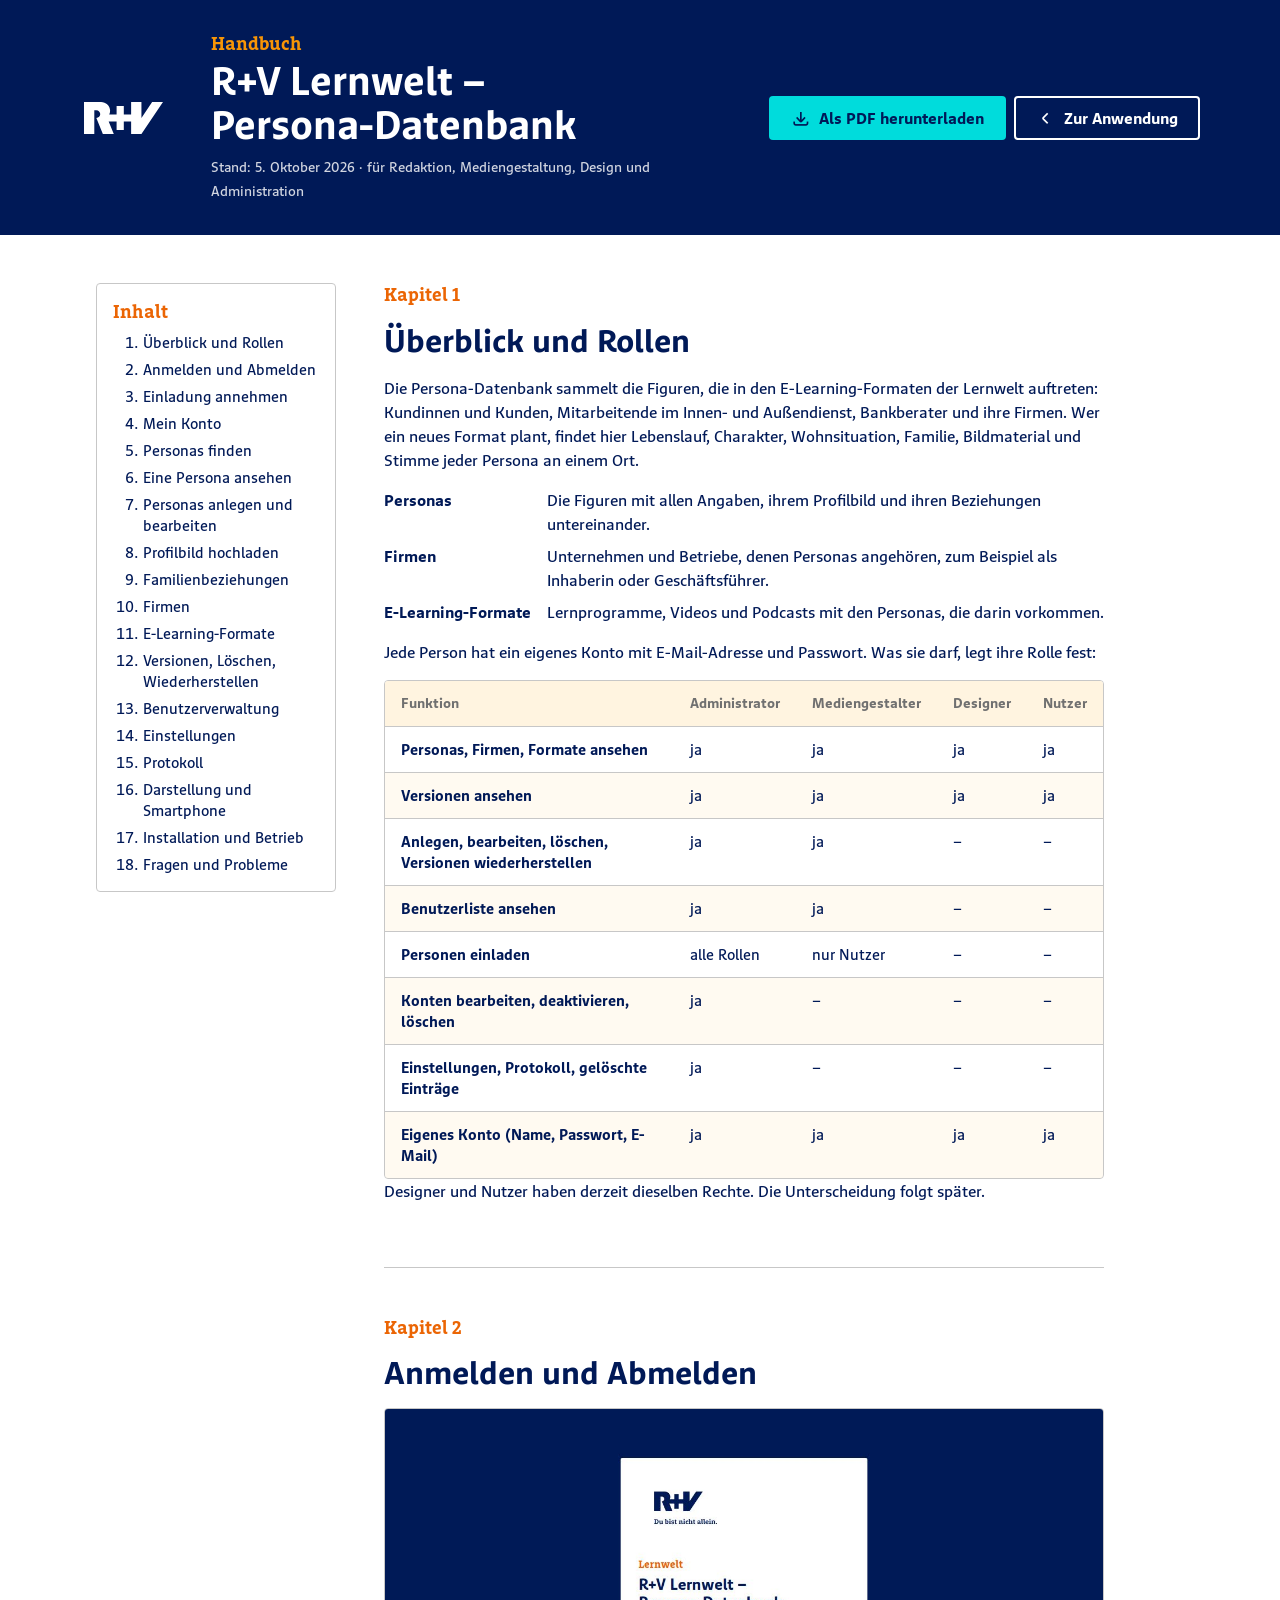
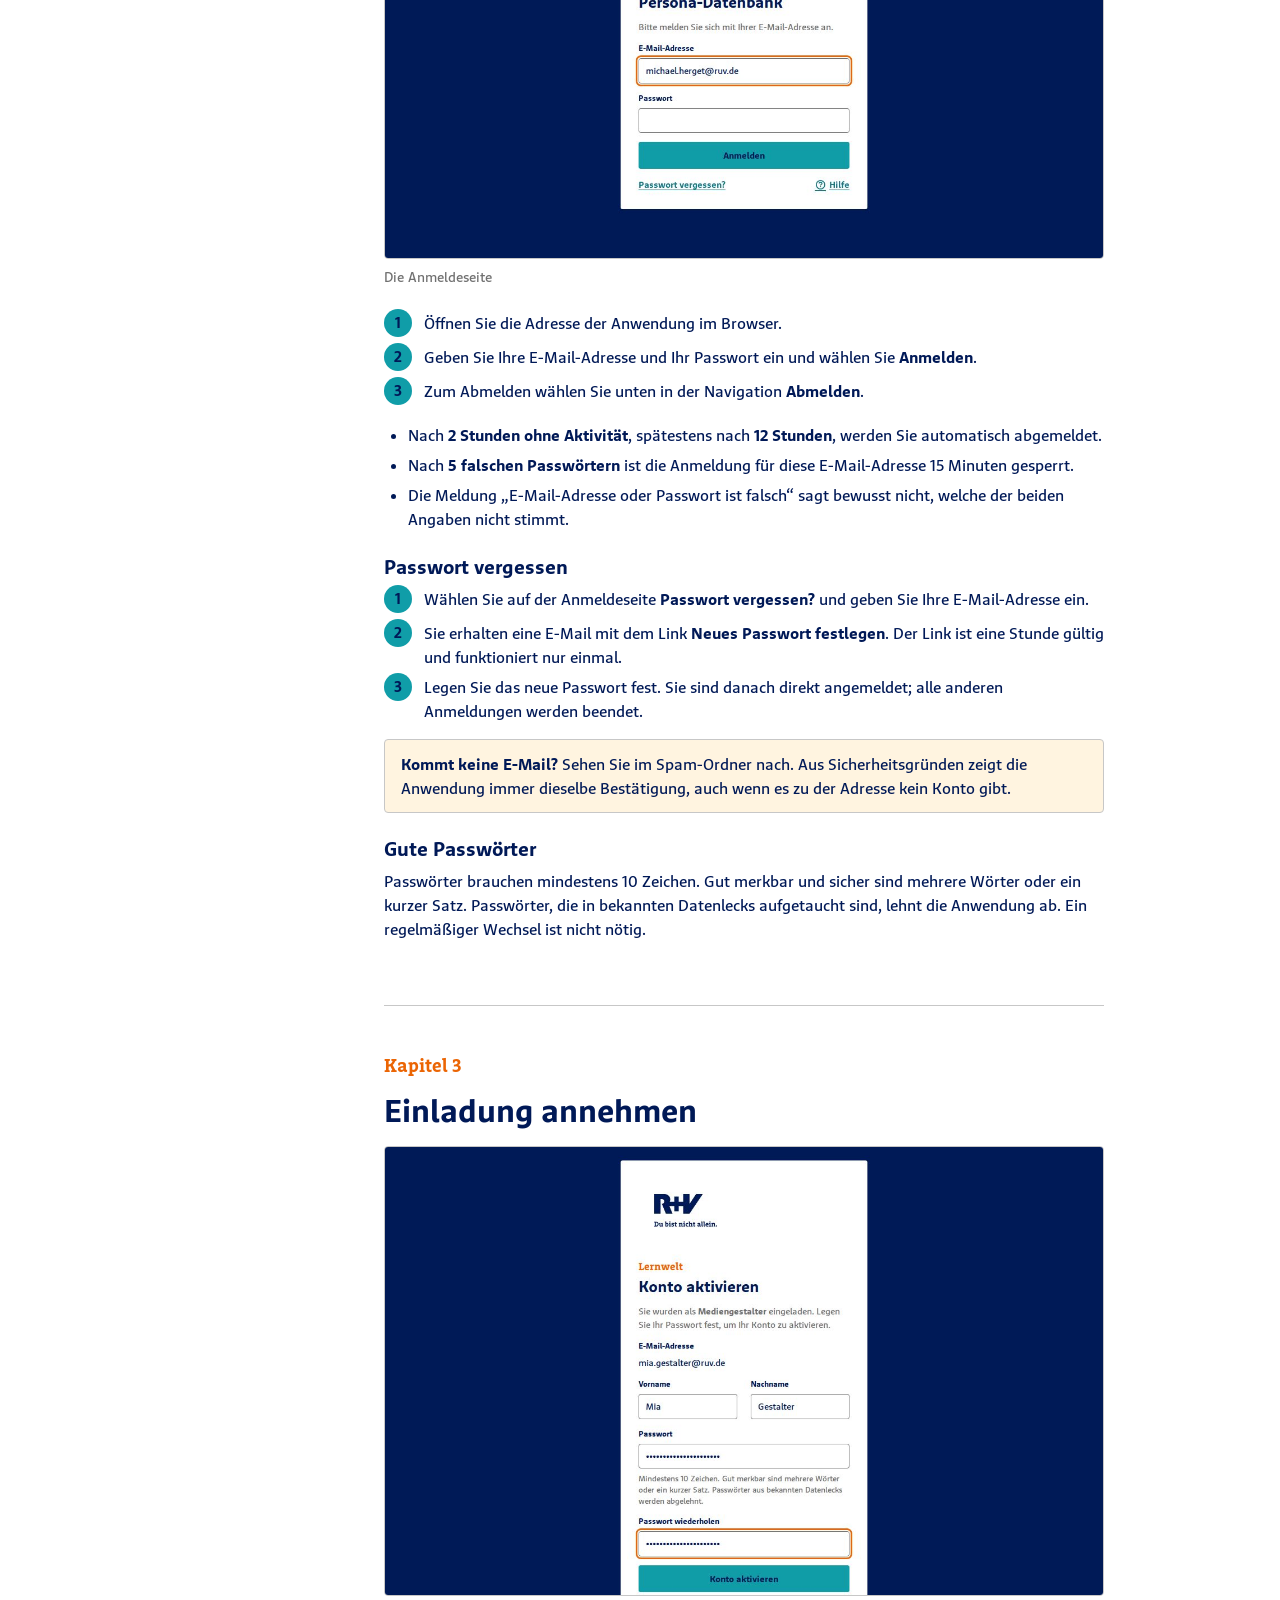
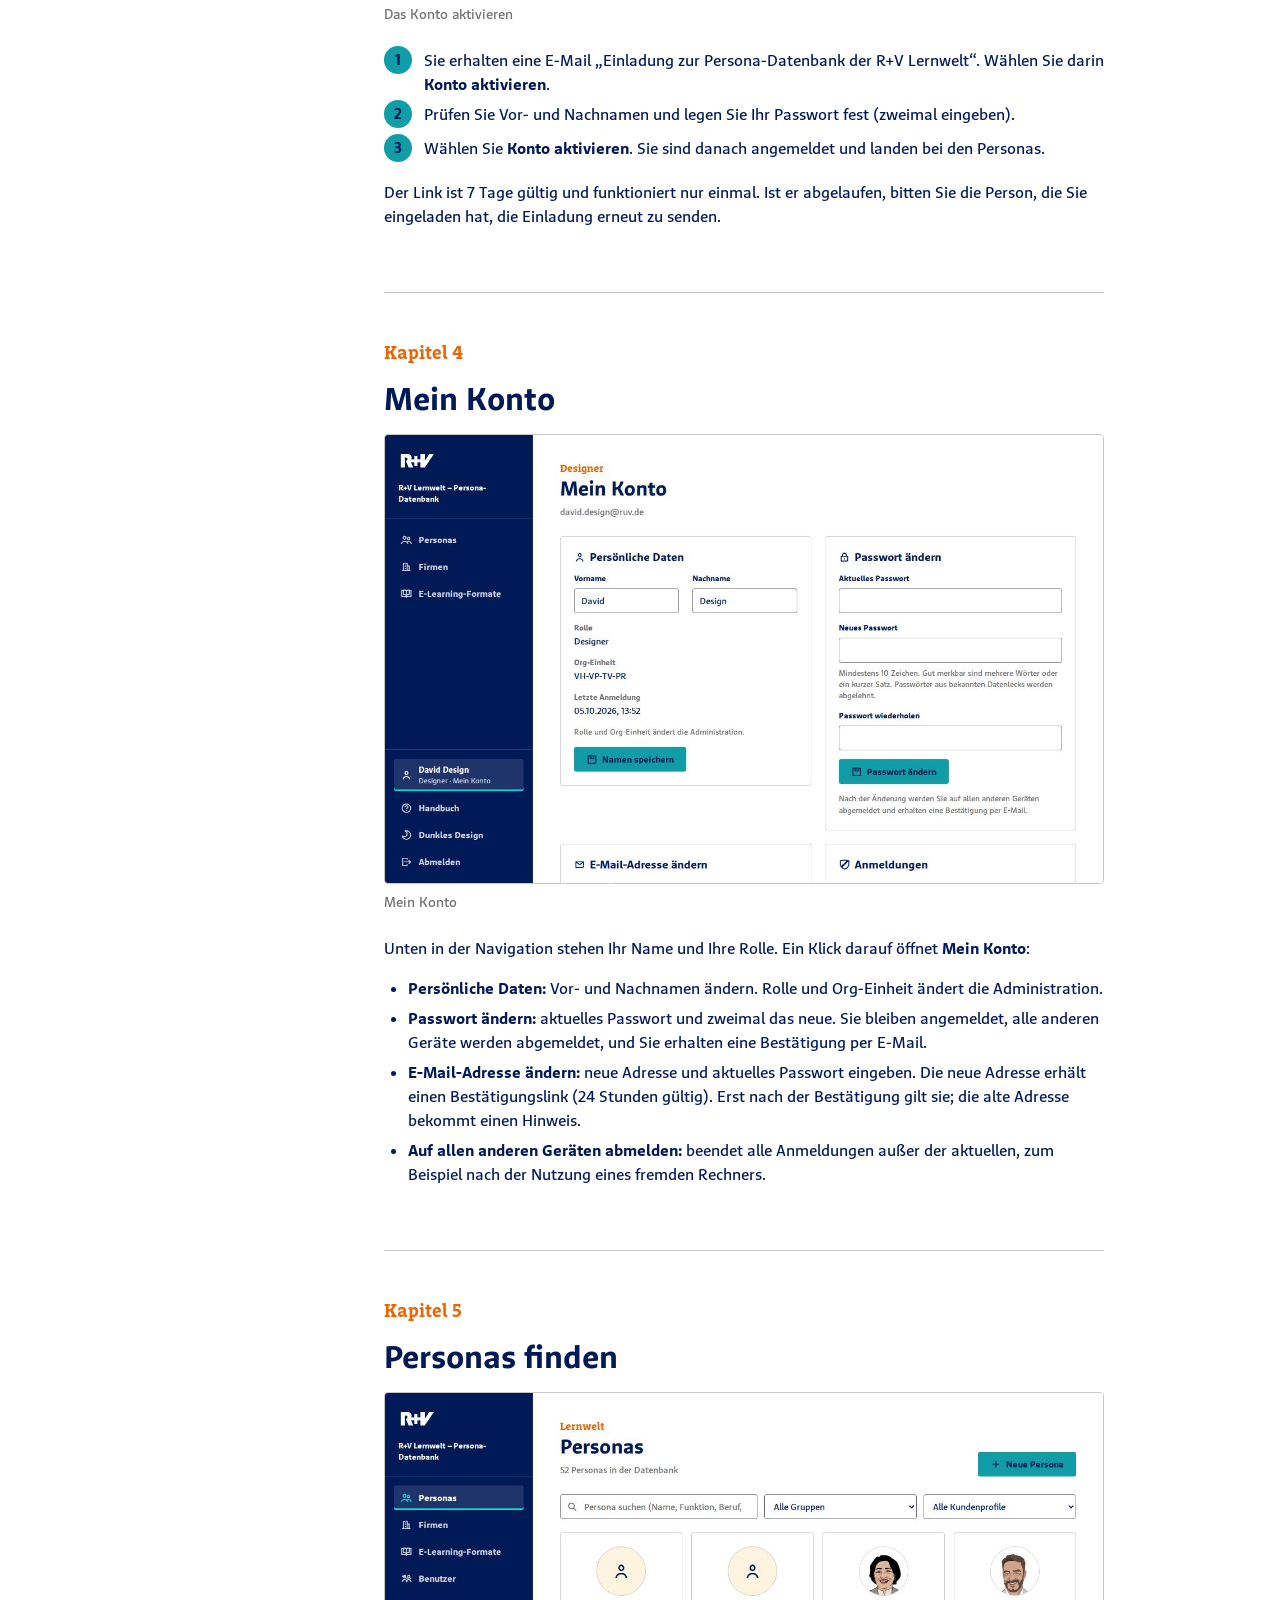
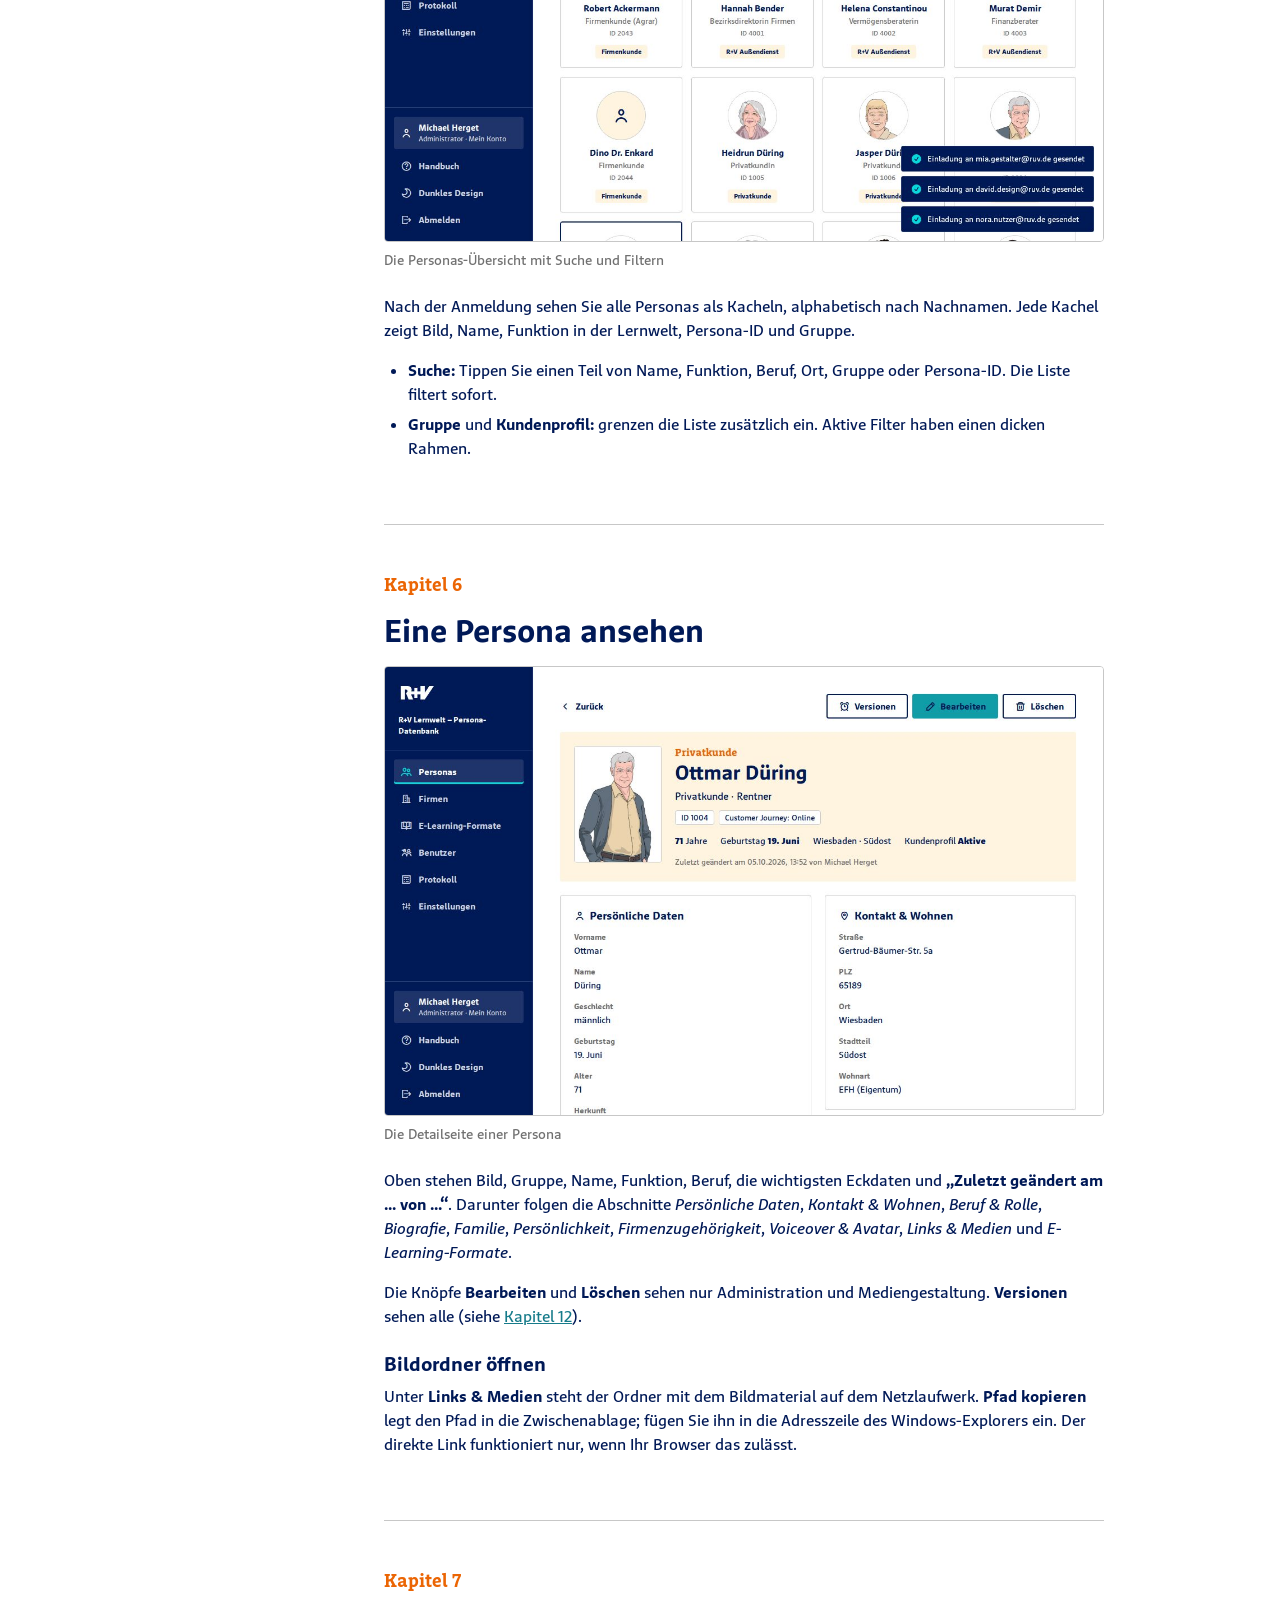
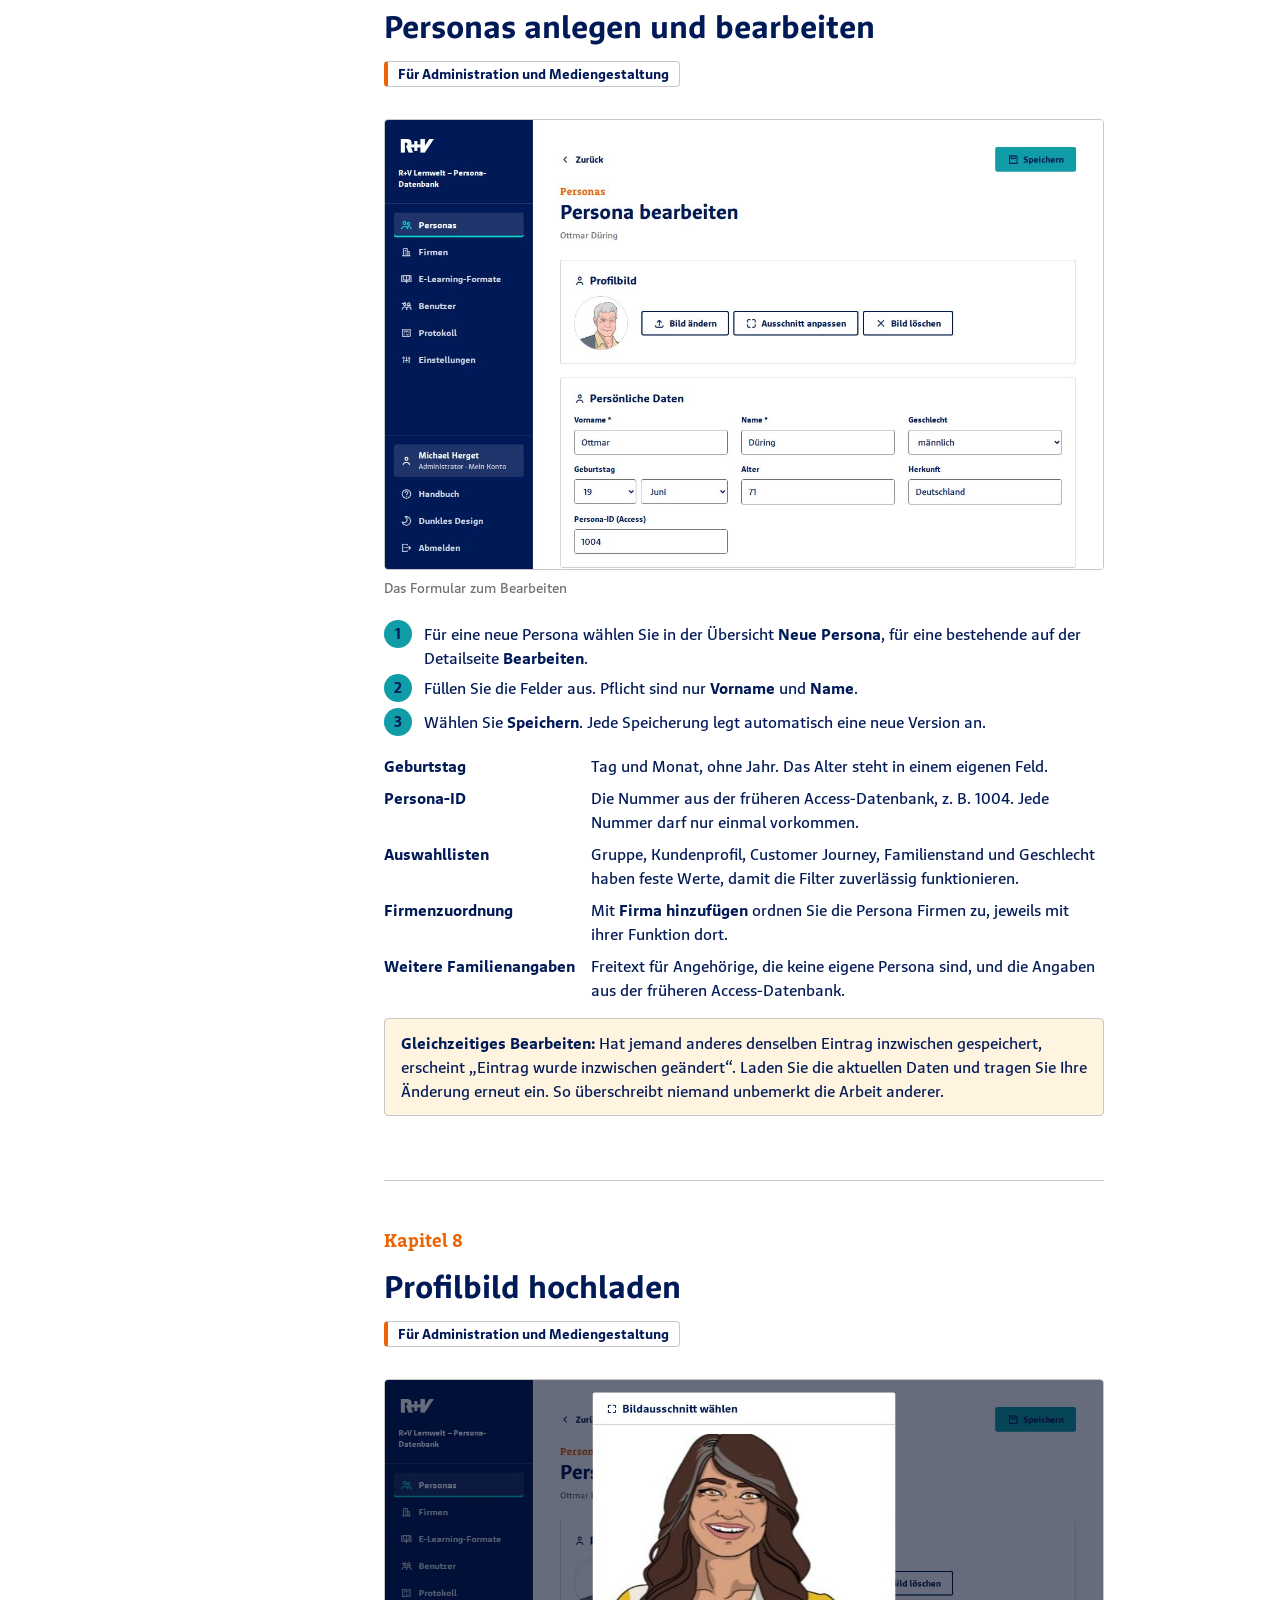
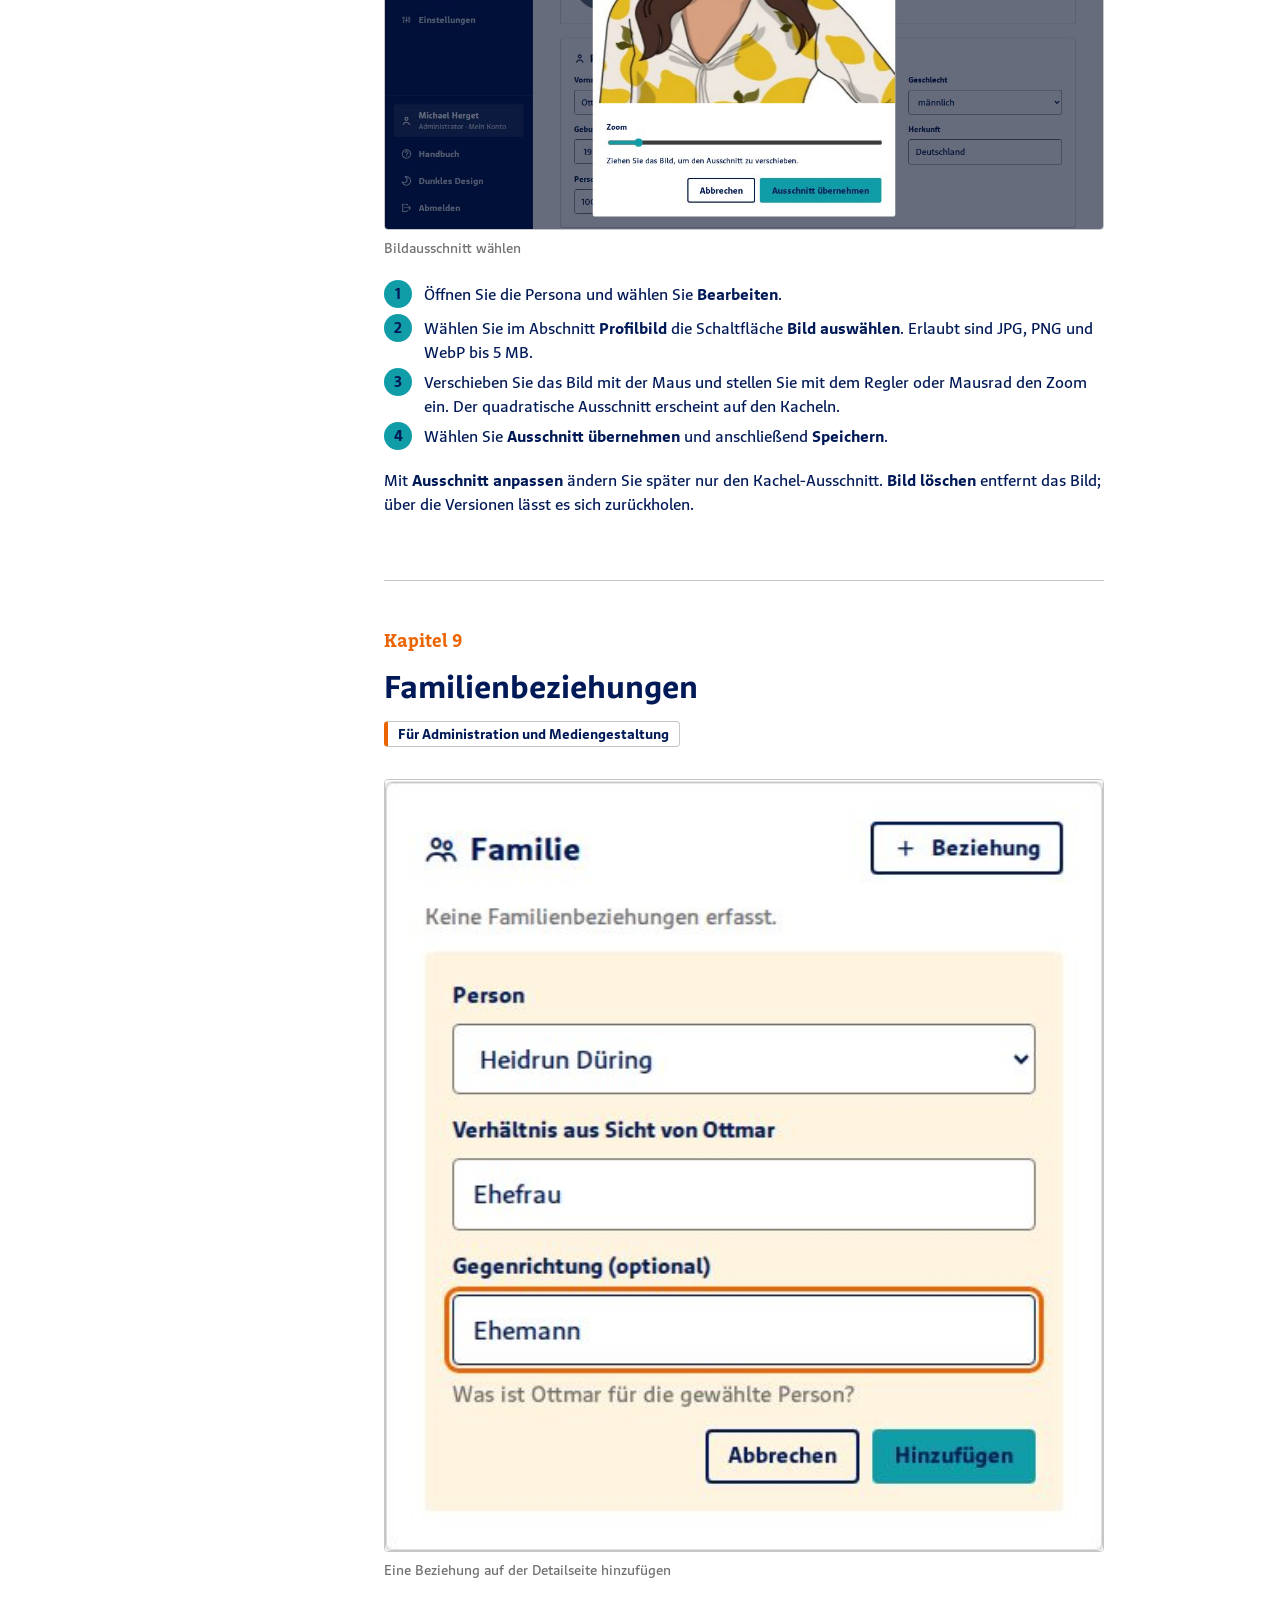
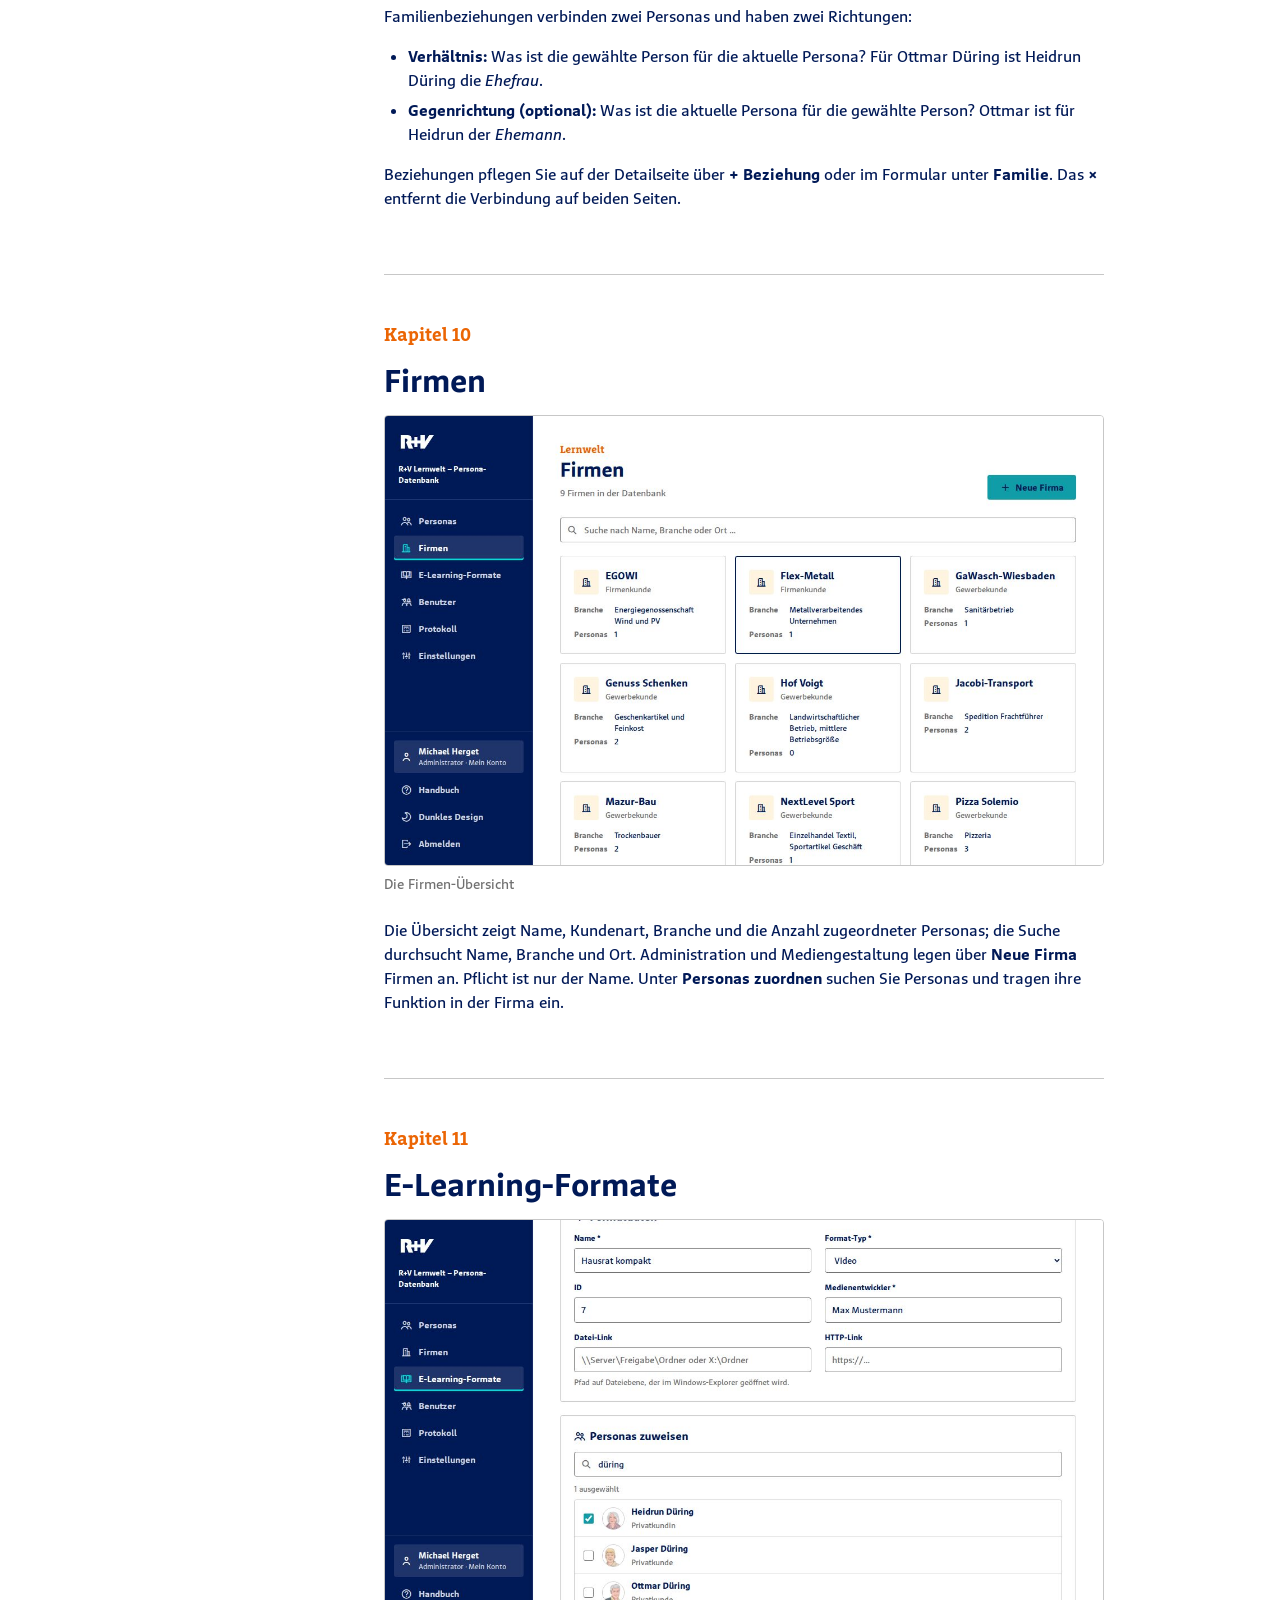
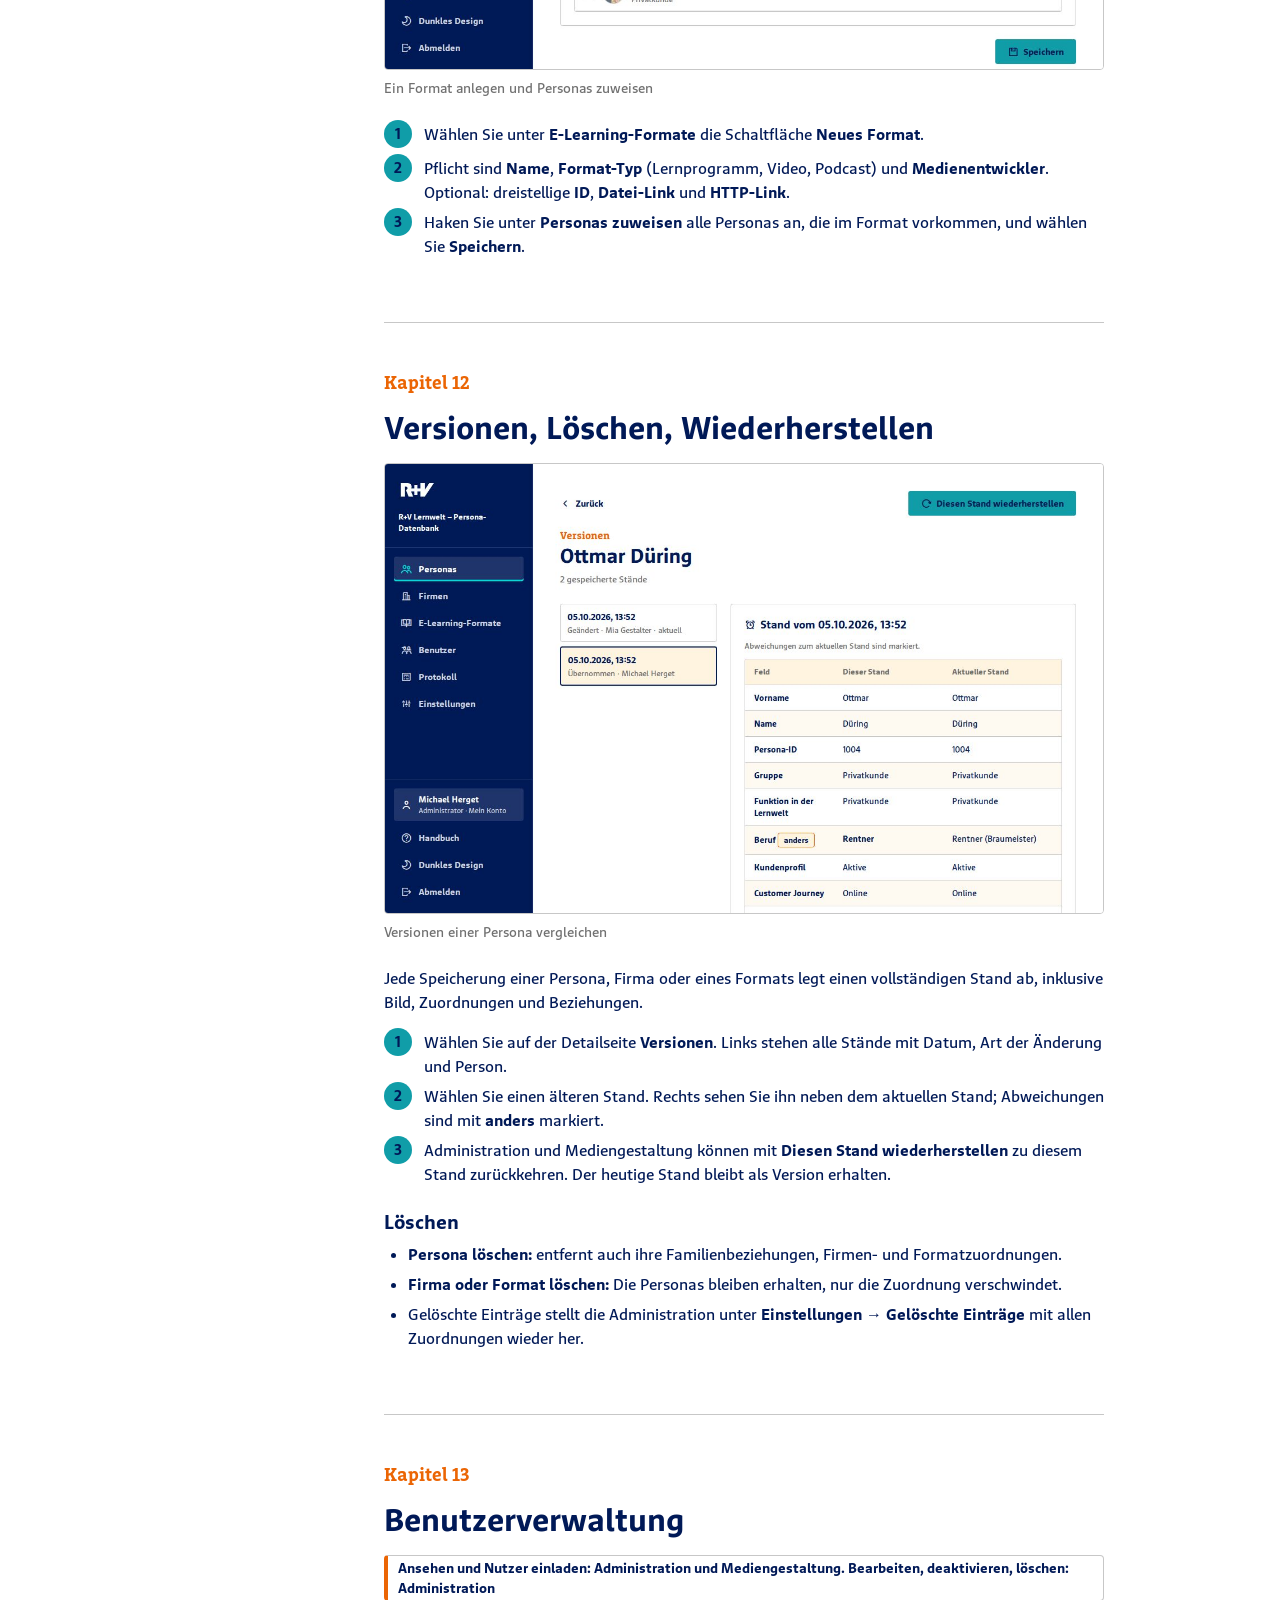
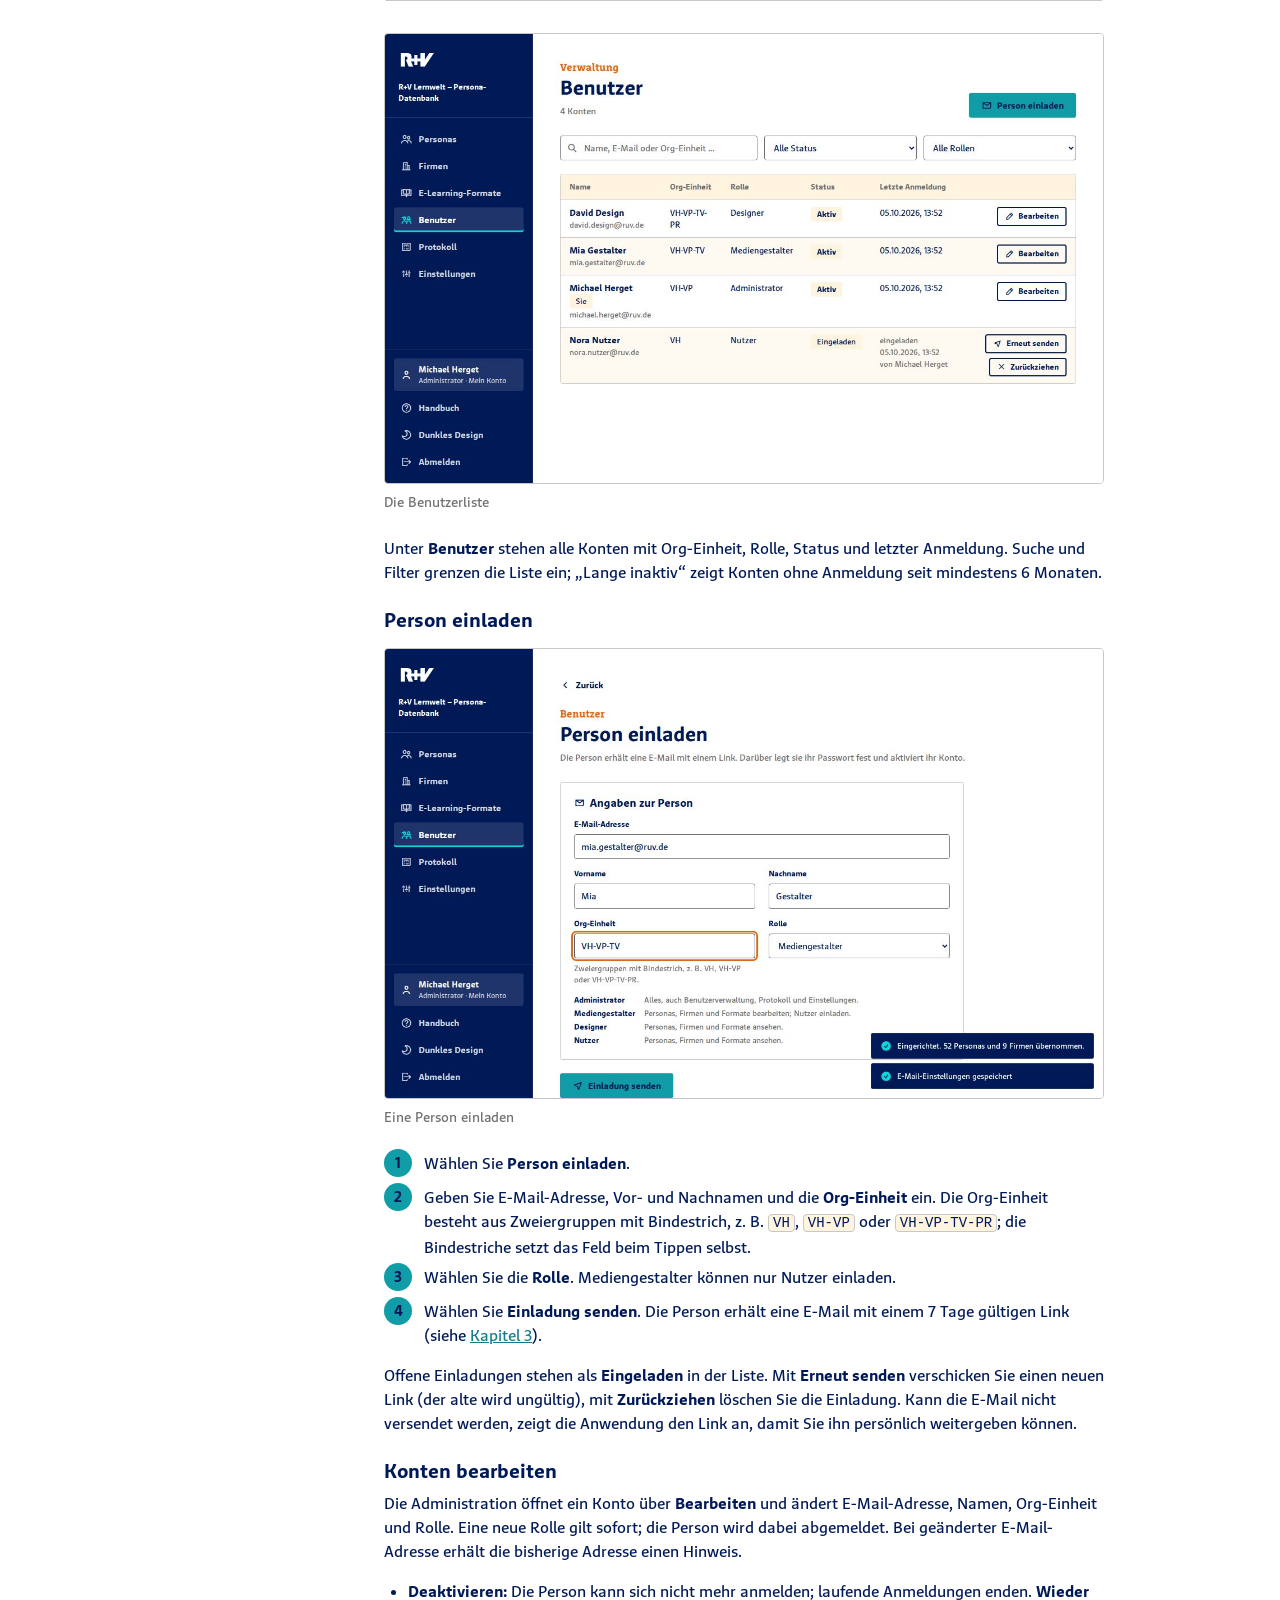
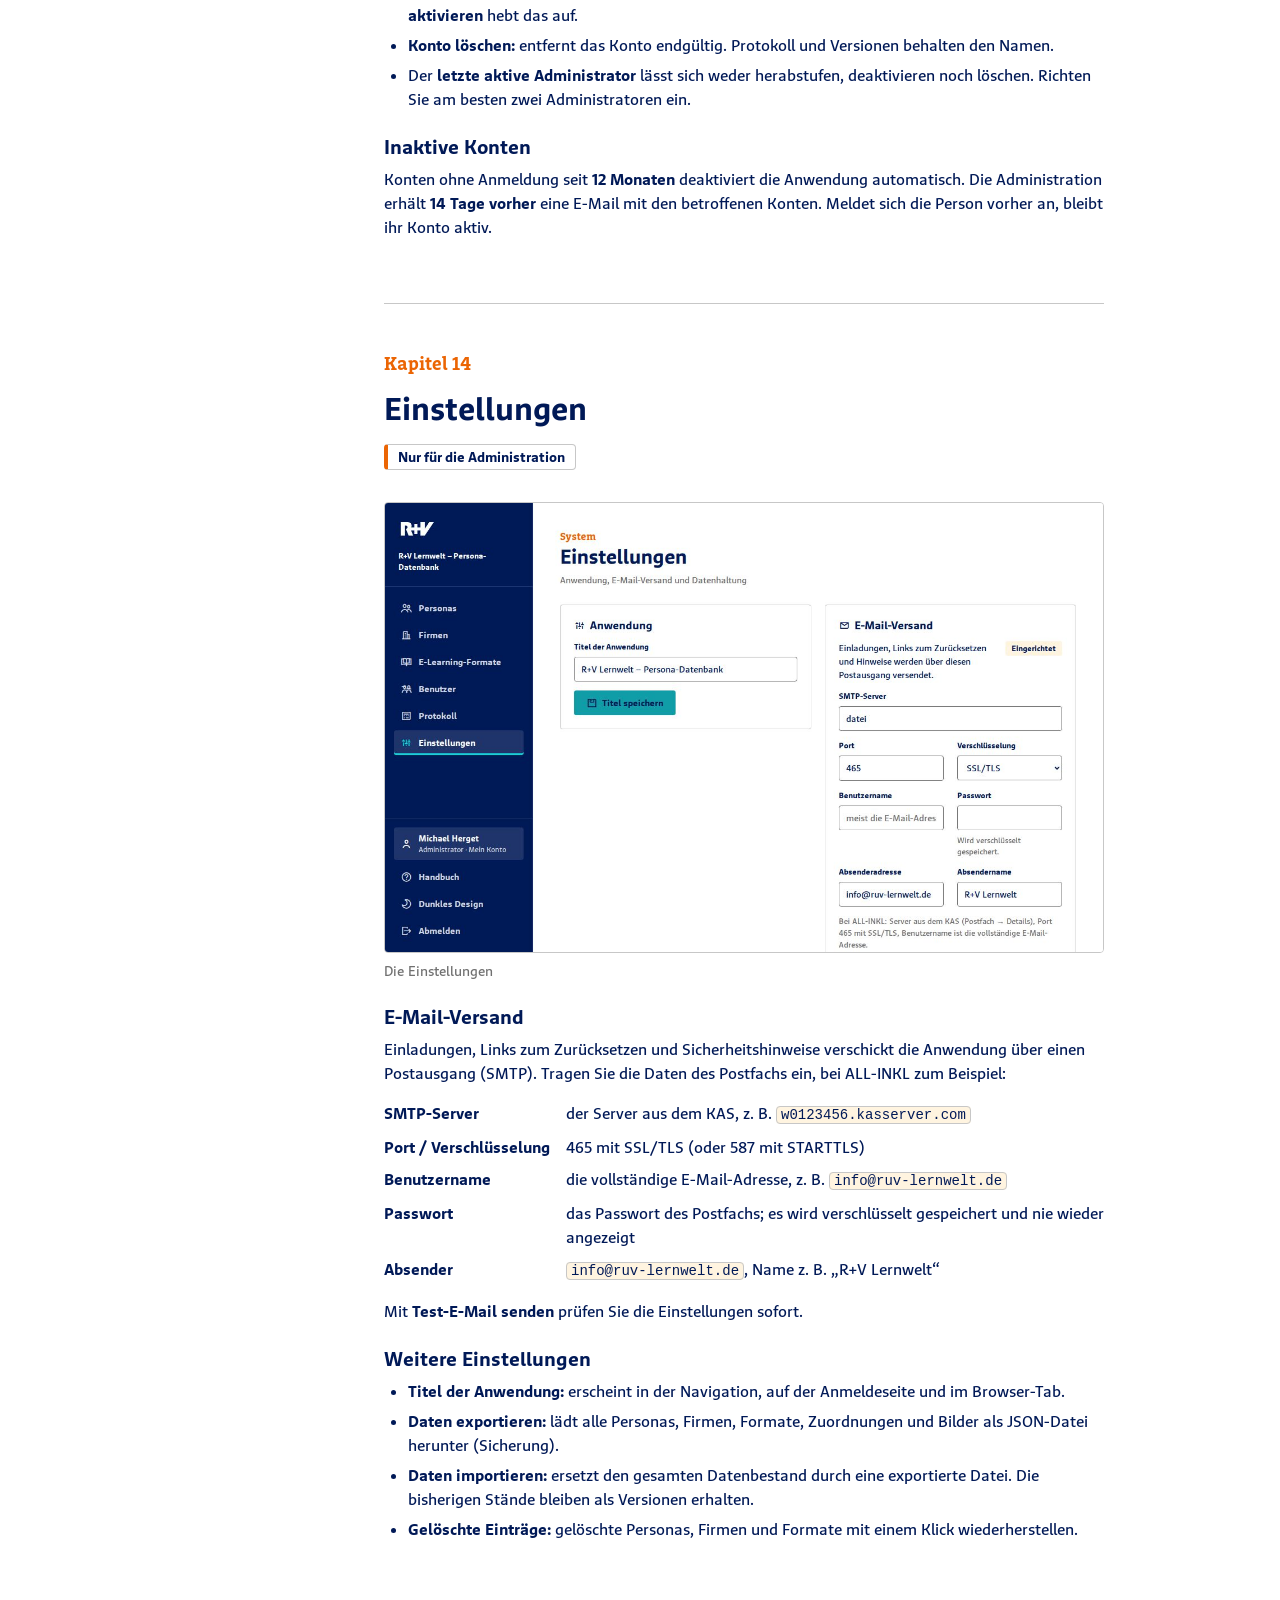
==== commit 4b470882: "Benutzerkonten mit Rollen, PHP/MySQL für ALL-INKL statt IIS - Server neu in PHP 8.1+ mit MySQL/Maria" ====
--- a/webapp/handbuch.html
+++ b/webapp/handbuch.html
@@ -15,7 +15,7 @@
     <div class="hb-kopf-text">
       <p class="topline">Handbuch</p>
       <h1>R+V Lernwelt – Persona-Datenbank</h1>
-      <p class="hb-stand">Stand: <span id="hb-stand">1. Oktober 2026</span> · für Redaktion, Mediengestaltung und Administration</p>
+      <p class="hb-stand">Stand: 5. Oktober 2026 · für Redaktion, Mediengestaltung, Design und Administration</p>
     </div>
     <div class="hb-aktionen">
       <a class="knopf knopf-primaer" href="handbuch.pdf" download="Handbuch-Persona-Datenbank.pdf"><span class="icon" aria-hidden="true">&#xe96f;</span>Als PDF herunterladen</a>
@@ -28,8 +28,10 @@
   <nav class="hb-inhalt" aria-label="Inhalt">
     <p class="hb-inhalt-titel">Inhalt</p>
     <ol>
-      <li><a href="#ueberblick">Überblick</a></li>
+      <li><a href="#ueberblick">Überblick und Rollen</a></li>
       <li><a href="#anmelden">Anmelden und Abmelden</a></li>
+      <li><a href="#einladung">Einladung annehmen</a></li>
+      <li><a href="#konto">Mein Konto</a></li>
       <li><a href="#personas-finden">Personas finden</a></li>
       <li><a href="#persona-ansehen">Eine Persona ansehen</a></li>
       <li><a href="#persona-bearbeiten">Personas anlegen und bearbeiten</a></li>
@@ -37,11 +39,12 @@
       <li><a href="#familie">Familienbeziehungen</a></li>
       <li><a href="#firmen">Firmen</a></li>
       <li><a href="#formate">E-Learning-Formate</a></li>
-      <li><a href="#loeschen">Löschen</a></li>
-      <li><a href="#einstellungen">Einstellungen und Passwort</a></li>
-      <li><a href="#sicherung">Daten sichern und wiederherstellen</a></li>
+      <li><a href="#versionen">Versionen, Löschen, Wiederherstellen</a></li>
+      <li><a href="#benutzer">Benutzerverwaltung</a></li>
+      <li><a href="#einstellungen">Einstellungen</a></li>
+      <li><a href="#protokoll">Protokoll</a></li>
       <li><a href="#darstellung">Darstellung und Smartphone</a></li>
-      <li><a href="#administration">Für die Administration</a></li>
+      <li><a href="#administration">Installation und Betrieb</a></li>
       <li><a href="#fragen">Fragen und Probleme</a></li>
     </ol>
   </nav>
@@ -50,220 +53,300 @@
 
     <section id="ueberblick">
       <p class="topline">Kapitel 1</p>
-      <h2>Überblick</h2>
+      <h2>Überblick und Rollen</h2>
       <p>Die Persona-Datenbank sammelt die Figuren, die in den E-Learning-Formaten der Lernwelt auftreten: Kundinnen und Kunden, Mitarbeitende im Innen- und Außendienst, Bankberater und ihre Firmen. Wer ein neues Format plant, findet hier Lebenslauf, Charakter, Wohnsituation, Familie, Bildmaterial und Stimme jeder Persona an einem Ort.</p>
-      <p>Die Anwendung kennt drei Bereiche, die Sie über die Navigation links erreichen:</p>
       <dl class="hb-begriffe">
         <dt>Personas</dt><dd>Die Figuren mit allen Angaben, ihrem Profilbild und ihren Beziehungen untereinander.</dd>
         <dt>Firmen</dt><dd>Unternehmen und Betriebe, denen Personas angehören, zum Beispiel als Inhaberin oder Geschäftsführer.</dd>
         <dt>E-Learning-Formate</dt><dd>Lernprogramme, Videos und Podcasts mit den Personas, die darin vorkommen.</dd>
       </dl>
-      <p>Alle Änderungen werden sofort auf dem Server gespeichert und sind für alle anderen sichtbar, sobald diese die Seite neu laden.</p>
+      <p>Jede Person hat ein eigenes Konto mit E-Mail-Adresse und Passwort. Was sie darf, legt ihre Rolle fest:</p>
+      <div class="tabelle-huelle"><table class="tabelle">
+        <thead><tr><th scope="col">Funktion</th><th scope="col">Administrator</th><th scope="col">Mediengestalter</th><th scope="col">Designer</th><th scope="col">Nutzer</th></tr></thead>
+        <tbody>
+          <tr><th scope="row">Personas, Firmen, Formate ansehen</th><td>ja</td><td>ja</td><td>ja</td><td>ja</td></tr>
+          <tr><th scope="row">Versionen ansehen</th><td>ja</td><td>ja</td><td>ja</td><td>ja</td></tr>
+          <tr><th scope="row">Anlegen, bearbeiten, löschen, Versionen wiederherstellen</th><td>ja</td><td>ja</td><td>–</td><td>–</td></tr>
+          <tr><th scope="row">Benutzerliste ansehen</th><td>ja</td><td>ja</td><td>–</td><td>–</td></tr>
+          <tr><th scope="row">Personen einladen</th><td>alle Rollen</td><td>nur Nutzer</td><td>–</td><td>–</td></tr>
+          <tr><th scope="row">Konten bearbeiten, deaktivieren, löschen</th><td>ja</td><td>–</td><td>–</td><td>–</td></tr>
+          <tr><th scope="row">Einstellungen, Protokoll, gelöschte Einträge</th><td>ja</td><td>–</td><td>–</td><td>–</td></tr>
+          <tr><th scope="row">Eigenes Konto (Name, Passwort, E-Mail)</th><td>ja</td><td>ja</td><td>ja</td><td>ja</td></tr>
+        </tbody>
+      </table></div>
+      <p>Designer und Nutzer haben derzeit dieselben Rechte. Die Unterscheidung folgt später.</p>
     </section>
 
     <section id="anmelden">
       <p class="topline">Kapitel 2</p>
       <h2>Anmelden und Abmelden</h2>
-      <figure><img src="handbuch/anmeldung.jpg" alt="Anmeldeseite mit Passwortfeld und Schaltfläche Anmelden" loading="lazy"><figcaption>Die Anmeldeseite</figcaption></figure>
-      <ol class="hb-schritte">
-        <li>Öffnen Sie die Adresse der Anwendung im Browser (Edge, Chrome oder Firefox).</li>
-        <li>Geben Sie das gemeinsame Passwort ein und wählen Sie <b>Anmelden</b>. Die Prüfung dauert etwa eine Sekunde.</li>
+      <figure><img src="handbuch/anmeldung.jpg" alt="Anmeldeseite mit E-Mail-Adresse, Passwort und Link Passwort vergessen" loading="lazy"><figcaption>Die Anmeldeseite</figcaption></figure>
+      <ol class="hb-schritte">
+        <li>Öffnen Sie die Adresse der Anwendung im Browser.</li>
+        <li>Geben Sie Ihre E-Mail-Adresse und Ihr Passwort ein und wählen Sie <b>Anmelden</b>.</li>
         <li>Zum Abmelden wählen Sie unten in der Navigation <b>Abmelden</b>.</li>
       </ol>
-      <p>Die Anmeldung gilt 10 Stunden. Danach fragt die Anwendung erneut nach dem Passwort. Nach fünf falschen Eingaben ist die Anmeldung von Ihrem Rechner aus 15 Minuten gesperrt.</p>
-      <p class="hb-hinweis"><b>Sicherheit:</b> Das Passwort wird nie über das Netzwerk geschickt, auch nicht ohne HTTPS. Ihr Browser weist dem Server nur nach, dass er das Passwort kennt. Wählen Sie trotzdem ein langes Passwort, denn wer den Netzwerkverkehr mitliest, kann kurze Passwörter durchprobieren.</p>
+      <ul>
+        <li>Nach <b>2 Stunden ohne Aktivität</b>, spätestens nach <b>12 Stunden</b>, werden Sie automatisch abgemeldet.</li>
+        <li>Nach <b>5 falschen Passwörtern</b> ist die Anmeldung für diese E-Mail-Adresse 15 Minuten gesperrt.</li>
+        <li>Die Meldung „E-Mail-Adresse oder Passwort ist falsch“ sagt bewusst nicht, welche der beiden Angaben nicht stimmt.</li>
+      </ul>
+      <h3>Passwort vergessen</h3>
+      <ol class="hb-schritte">
+        <li>Wählen Sie auf der Anmeldeseite <b>Passwort vergessen?</b> und geben Sie Ihre E-Mail-Adresse ein.</li>
+        <li>Sie erhalten eine E-Mail mit dem Link <b>Neues Passwort festlegen</b>. Der Link ist eine Stunde gültig und funktioniert nur einmal.</li>
+        <li>Legen Sie das neue Passwort fest. Sie sind danach direkt angemeldet; alle anderen Anmeldungen werden beendet.</li>
+      </ol>
+      <p class="hb-hinweis"><b>Kommt keine E-Mail?</b> Sehen Sie im Spam-Ordner nach. Aus Sicherheitsgründen zeigt die Anwendung immer dieselbe Bestätigung, auch wenn es zu der Adresse kein Konto gibt.</p>
+      <h3>Gute Passwörter</h3>
+      <p>Passwörter brauchen mindestens 10 Zeichen. Gut merkbar und sicher sind mehrere Wörter oder ein kurzer Satz. Passwörter, die in bekannten Datenlecks aufgetaucht sind, lehnt die Anwendung ab. Ein regelmäßiger Wechsel ist nicht nötig.</p>
+    </section>
+
+    <section id="einladung">
+      <p class="topline">Kapitel 3</p>
+      <h2>Einladung annehmen</h2>
+      <figure><img src="handbuch/einladung.jpg" alt="Seite Konto aktivieren mit Vorname, Nachname und Passwortfeldern" loading="lazy"><figcaption>Das Konto aktivieren</figcaption></figure>
+      <ol class="hb-schritte">
+        <li>Sie erhalten eine E-Mail „Einladung zur Persona-Datenbank der R+V Lernwelt“. Wählen Sie darin <b>Konto aktivieren</b>.</li>
+        <li>Prüfen Sie Vor- und Nachnamen und legen Sie Ihr Passwort fest (zweimal eingeben).</li>
+        <li>Wählen Sie <b>Konto aktivieren</b>. Sie sind danach angemeldet und landen bei den Personas.</li>
+      </ol>
+      <p>Der Link ist 7 Tage gültig und funktioniert nur einmal. Ist er abgelaufen, bitten Sie die Person, die Sie eingeladen hat, die Einladung erneut zu senden.</p>
+    </section>
+
+    <section id="konto">
+      <p class="topline">Kapitel 4</p>
+      <h2>Mein Konto</h2>
+      <figure><img src="handbuch/konto.jpg" alt="Seite Mein Konto mit Karten für Name, Passwort, E-Mail-Adresse und Anmeldungen" loading="lazy"><figcaption>Mein Konto</figcaption></figure>
+      <p>Unten in der Navigation stehen Ihr Name und Ihre Rolle. Ein Klick darauf öffnet <b>Mein Konto</b>:</p>
+      <ul>
+        <li><b>Persönliche Daten:</b> Vor- und Nachnamen ändern. Rolle und Org-Einheit ändert die Administration.</li>
+        <li><b>Passwort ändern:</b> aktuelles Passwort und zweimal das neue. Sie bleiben angemeldet, alle anderen Geräte werden abgemeldet, und Sie erhalten eine Bestätigung per E-Mail.</li>
+        <li><b>E-Mail-Adresse ändern:</b> neue Adresse und aktuelles Passwort eingeben. Die neue Adresse erhält einen Bestätigungslink (24 Stunden gültig). Erst nach der Bestätigung gilt sie; die alte Adresse bekommt einen Hinweis.</li>
+        <li><b>Auf allen anderen Geräten abmelden:</b> beendet alle Anmeldungen außer der aktuellen, zum Beispiel nach der Nutzung eines fremden Rechners.</li>
+      </ul>
     </section>
 
     <section id="personas-finden">
-      <p class="topline">Kapitel 3</p>
+      <p class="topline">Kapitel 5</p>
       <h2>Personas finden</h2>
       <figure><img src="handbuch/liste.jpg" alt="Übersicht der Personas als Kacheln mit Suchfeld und zwei Filtern" loading="lazy"><figcaption>Die Personas-Übersicht mit Suche und Filtern</figcaption></figure>
       <p>Nach der Anmeldung sehen Sie alle Personas als Kacheln, alphabetisch nach Nachnamen. Jede Kachel zeigt Bild, Name, Funktion in der Lernwelt, Persona-ID und Gruppe.</p>
       <ul>
-        <li><b>Suche:</b> Tippen Sie einen Teil von Name, Funktion, Beruf, Ort, Gruppe oder der Persona-ID. Die Liste filtert sofort.</li>
-        <li><b>Gruppe</b> und <b>Kundenprofil:</b> Grenzen Sie die Liste zusätzlich ein. Suche und beide Filter lassen sich kombinieren. Aktive Filter haben einen dicken Rahmen.</li>
-        <li>Über der Liste steht, wie viele Personas gerade angezeigt werden.</li>
-      </ul>
-      <p>Ein Klick auf eine Kachel öffnet die Persona.</p>
+        <li><b>Suche:</b> Tippen Sie einen Teil von Name, Funktion, Beruf, Ort, Gruppe oder Persona-ID. Die Liste filtert sofort.</li>
+        <li><b>Gruppe</b> und <b>Kundenprofil:</b> grenzen die Liste zusätzlich ein. Aktive Filter haben einen dicken Rahmen.</li>
+      </ul>
     </section>
 
     <section id="persona-ansehen">
-      <p class="topline">Kapitel 4</p>
+      <p class="topline">Kapitel 6</p>
       <h2>Eine Persona ansehen</h2>
       <figure><img src="handbuch/detail.jpg" alt="Detailseite einer Persona mit Bild, Kopfbereich und Abschnitten" loading="lazy"><figcaption>Die Detailseite einer Persona</figcaption></figure>
-      <p>Oben stehen Bild, Gruppe, Name, Funktion und Beruf sowie die wichtigsten Eckdaten. Darunter folgen die Abschnitte <i>Persönliche Daten</i>, <i>Kontakt &amp; Wohnen</i>, <i>Beruf &amp; Rolle</i>, <i>Biografie</i>, <i>Familie</i>, <i>Persönlichkeit</i>, <i>Firmenzugehörigkeit</i>, <i>Voiceover &amp; Avatar</i>, <i>Links &amp; Medien</i> und <i>E-Learning-Formate</i>. Leere Felder werden ausgeblendet.</p>
+      <p>Oben stehen Bild, Gruppe, Name, Funktion, Beruf, die wichtigsten Eckdaten und <b>„Zuletzt geändert am … von …“</b>. Darunter folgen die Abschnitte <i>Persönliche Daten</i>, <i>Kontakt &amp; Wohnen</i>, <i>Beruf &amp; Rolle</i>, <i>Biografie</i>, <i>Familie</i>, <i>Persönlichkeit</i>, <i>Firmenzugehörigkeit</i>, <i>Voiceover &amp; Avatar</i>, <i>Links &amp; Medien</i> und <i>E-Learning-Formate</i>.</p>
+      <p>Die Knöpfe <b>Bearbeiten</b> und <b>Löschen</b> sehen nur Administration und Mediengestaltung. <b>Versionen</b> sehen alle (siehe <a href="#versionen">Kapitel 12</a>).</p>
       <h3>Bildordner öffnen</h3>
-      <p>Unter <b>Links &amp; Medien</b> steht der Ordner mit dem Bildmaterial der Persona auf dem Netzlaufwerk.</p>
-      <ul>
-        <li><b>Ordner im Explorer öffnen</b> versucht, den Ordner direkt zu öffnen. Viele Browser blockieren das aus Sicherheitsgründen.</li>
-        <li><b>Pfad kopieren</b> legt den Pfad in die Zwischenablage. Fügen Sie ihn in die Adresszeile des Windows-Explorers ein und drücken Sie die Eingabetaste.</li>
-      </ul>
-      <p>Verknüpfte Familienmitglieder, Firmen und Formate sind anklickbar und führen direkt zur jeweiligen Seite.</p>
+      <p>Unter <b>Links &amp; Medien</b> steht der Ordner mit dem Bildmaterial auf dem Netzlaufwerk. <b>Pfad kopieren</b> legt den Pfad in die Zwischenablage; fügen Sie ihn in die Adresszeile des Windows-Explorers ein. Der direkte Link funktioniert nur, wenn Ihr Browser das zulässt.</p>
     </section>
 
     <section id="persona-bearbeiten">
-      <p class="topline">Kapitel 5</p>
+      <p class="topline">Kapitel 7</p>
       <h2>Personas anlegen und bearbeiten</h2>
+      <p class="hb-rolle">Für Administration und Mediengestaltung</p>
       <figure><img src="handbuch/formular.jpg" alt="Formular zum Bearbeiten einer Persona" loading="lazy"><figcaption>Das Formular zum Bearbeiten</figcaption></figure>
       <ol class="hb-schritte">
-        <li>Für eine neue Persona wählen Sie in der Übersicht <b>Neue Persona</b>. Für eine bestehende öffnen Sie die Persona und wählen <b>Bearbeiten</b>.</li>
+        <li>Für eine neue Persona wählen Sie in der Übersicht <b>Neue Persona</b>, für eine bestehende auf der Detailseite <b>Bearbeiten</b>.</li>
         <li>Füllen Sie die Felder aus. Pflicht sind nur <b>Vorname</b> und <b>Name</b>.</li>
-        <li>Wählen Sie <b>Speichern</b> (oben oder am Ende des Formulars). Sie landen danach auf der Detailseite.</li>
-      </ol>
-      <h3>Besondere Felder</h3>
+        <li>Wählen Sie <b>Speichern</b>. Jede Speicherung legt automatisch eine neue Version an.</li>
+      </ol>
       <dl class="hb-begriffe">
         <dt>Geburtstag</dt><dd>Tag und Monat, ohne Jahr. Das Alter steht in einem eigenen Feld.</dd>
         <dt>Persona-ID</dt><dd>Die Nummer aus der früheren Access-Datenbank, z. B. 1004. Jede Nummer darf nur einmal vorkommen.</dd>
-        <dt>Gruppe, Kundenprofil, Customer Journey, Familienstand, Geschlecht</dt><dd>Auswahllisten mit festen Werten, damit die Filter zuverlässig funktionieren.</dd>
-        <dt>Firmenzuordnung</dt><dd>Mit <b>Firma hinzufügen</b> ordnen Sie die Persona einer oder mehreren Firmen zu, jeweils mit ihrer Funktion dort.</dd>
-        <dt>Weitere Familienangaben</dt><dd>Freitext für Angehörige, die keine eigene Persona sind, z. B. „Sohn Fynn-Luka, 8 Jahre“.</dd>
-        <dt>Bilder-Link</dt><dd>Pfad zum Bildordner, z. B. <code>X:\9991_Medienbibliothek\06_Lernwelt\01_Personen\1004 - Ottmar Duering</code>.</dd>
+        <dt>Auswahllisten</dt><dd>Gruppe, Kundenprofil, Customer Journey, Familienstand und Geschlecht haben feste Werte, damit die Filter zuverlässig funktionieren.</dd>
+        <dt>Firmenzuordnung</dt><dd>Mit <b>Firma hinzufügen</b> ordnen Sie die Persona Firmen zu, jeweils mit ihrer Funktion dort.</dd>
+        <dt>Weitere Familienangaben</dt><dd>Freitext für Angehörige, die keine eigene Persona sind, und die Angaben aus der früheren Access-Datenbank.</dd>
       </dl>
-      <p class="hb-hinweis"><b>Gleichzeitiges Bearbeiten:</b> Hat jemand anderes inzwischen gespeichert, erscheint die Meldung „Daten wurden inzwischen geändert“. Laden Sie dann die Seite neu und tragen Sie Ihre Änderung erneut ein. So überschreibt niemand unbemerkt die Arbeit anderer.</p>
+      <p class="hb-hinweis"><b>Gleichzeitiges Bearbeiten:</b> Hat jemand anderes denselben Eintrag inzwischen gespeichert, erscheint „Eintrag wurde inzwischen geändert“. Laden Sie die aktuellen Daten und tragen Sie Ihre Änderung erneut ein. So überschreibt niemand unbemerkt die Arbeit anderer.</p>
     </section>
 
     <section id="profilbild">
-      <p class="topline">Kapitel 6</p>
+      <p class="topline">Kapitel 8</p>
       <h2>Profilbild hochladen</h2>
+      <p class="hb-rolle">Für Administration und Mediengestaltung</p>
       <figure><img src="handbuch/zuschnitt.jpg" alt="Dialog zum Wählen des Bildausschnitts mit Zoomregler" loading="lazy"><figcaption>Bildausschnitt wählen</figcaption></figure>
       <ol class="hb-schritte">
         <li>Öffnen Sie die Persona und wählen Sie <b>Bearbeiten</b>.</li>
-        <li>Wählen Sie im Abschnitt <b>Profilbild</b> die Schaltfläche <b>Bild auswählen</b> (oder <b>Bild ändern</b>). Erlaubt sind JPG, PNG und WebP.</li>
-        <li>Verschieben Sie das Bild mit der Maus und stellen Sie mit dem Regler oder dem Mausrad den Zoom ein. Der quadratische Ausschnitt erscheint auf den Kacheln.</li>
+        <li>Wählen Sie im Abschnitt <b>Profilbild</b> die Schaltfläche <b>Bild auswählen</b>. Erlaubt sind JPG, PNG und WebP bis 5 MB.</li>
+        <li>Verschieben Sie das Bild mit der Maus und stellen Sie mit dem Regler oder Mausrad den Zoom ein. Der quadratische Ausschnitt erscheint auf den Kacheln.</li>
         <li>Wählen Sie <b>Ausschnitt übernehmen</b> und anschließend <b>Speichern</b>.</li>
       </ol>
-      <p>Das vollständige Bild wird verkleinert ebenfalls gespeichert und erscheint auf der Detailseite. Mit <b>Ausschnitt anpassen</b> ändern Sie später nur den Kachel-Ausschnitt, ohne das Bild neu hochzuladen. <b>Bild löschen</b> entfernt das Bild von der Persona.</p>
+      <p>Mit <b>Ausschnitt anpassen</b> ändern Sie später nur den Kachel-Ausschnitt. <b>Bild löschen</b> entfernt das Bild; über die Versionen lässt es sich zurückholen.</p>
     </section>
 
     <section id="familie">
-      <p class="topline">Kapitel 7</p>
+      <p class="topline">Kapitel 9</p>
       <h2>Familienbeziehungen</h2>
-      <figure><img src="handbuch/familie.jpg" alt="Abschnitt Familie mit Eingabefeldern für Person, Verhältnis und Gegenrichtung" loading="lazy"><figcaption>Eine Beziehung direkt auf der Detailseite hinzufügen</figcaption></figure>
-      <p>Familienbeziehungen verbinden zwei Personas. Jede Beziehung hat zwei Richtungen:</p>
-      <ul>
-        <li><b>Verhältnis:</b> Was ist die gewählte Person für die aktuelle Persona? Beispiel: Für Ottmar Düring ist Heidrun Düring die <i>Ehefrau</i>.</li>
-        <li><b>Gegenrichtung (optional):</b> Was ist die aktuelle Persona für die gewählte Person? Im Beispiel: Ottmar ist für Heidrun der <i>Ehemann</i>. Tragen Sie die Gegenrichtung ein, erscheint die Beziehung auf beiden Detailseiten richtig beschriftet.</li>
-      </ul>
-      <p>Sie können Beziehungen auf der Detailseite über <b>+ Beziehung</b> hinzufügen oder im Formular unter <b>Familie</b> pflegen. Das <b>×</b> neben einem Eintrag entfernt die Verbindung auf beiden Seiten.</p>
-      <p>Die früheren Angaben aus Access stehen bei jeder Persona unter <i>Weitere Familienangaben</i>. Sie dienen als Vorlage zum Eintragen.</p>
+      <p class="hb-rolle">Für Administration und Mediengestaltung</p>
+      <figure><img src="handbuch/familie.jpg" alt="Abschnitt Familie mit Feldern für Person, Verhältnis und Gegenrichtung" loading="lazy"><figcaption>Eine Beziehung auf der Detailseite hinzufügen</figcaption></figure>
+      <p>Familienbeziehungen verbinden zwei Personas und haben zwei Richtungen:</p>
+      <ul>
+        <li><b>Verhältnis:</b> Was ist die gewählte Person für die aktuelle Persona? Für Ottmar Düring ist Heidrun Düring die <i>Ehefrau</i>.</li>
+        <li><b>Gegenrichtung (optional):</b> Was ist die aktuelle Persona für die gewählte Person? Ottmar ist für Heidrun der <i>Ehemann</i>.</li>
+      </ul>
+      <p>Beziehungen pflegen Sie auf der Detailseite über <b>+ Beziehung</b> oder im Formular unter <b>Familie</b>. Das <b>×</b> entfernt die Verbindung auf beiden Seiten.</p>
     </section>
 
     <section id="firmen">
-      <p class="topline">Kapitel 8</p>
+      <p class="topline">Kapitel 10</p>
       <h2>Firmen</h2>
       <figure><img src="handbuch/firmen.jpg" alt="Übersicht der Firmen als Kacheln" loading="lazy"><figcaption>Die Firmen-Übersicht</figcaption></figure>
-      <p>Die Firmen-Übersicht zeigt Name, Kundenart, Branche und die Anzahl zugeordneter Personas. Die Suche durchsucht Name, Branche und Ort.</p>
-      <ol class="hb-schritte">
-        <li>Wählen Sie <b>Neue Firma</b> oder öffnen Sie eine Firma und wählen Sie <b>Bearbeiten</b>.</li>
-        <li>Pflicht ist nur der <b>Name</b>. Unter <b>Funktion</b> wählen Sie Firmen-, Gewerbe- oder Unternehmenskunde.</li>
-        <li>Unter <b>Personas zuordnen</b> tippen Sie einen Namen ins Suchfeld, wählen die Persona aus der Trefferliste und tragen ihre Funktion in der Firma ein.</li>
-        <li>Wählen Sie <b>Speichern</b>.</li>
-      </ol>
-      <p>Die Zuordnung erscheint auch bei der Persona unter <i>Firmenzugehörigkeit</i>. Sie lässt sich von beiden Seiten aus pflegen.</p>
+      <p>Die Übersicht zeigt Name, Kundenart, Branche und die Anzahl zugeordneter Personas; die Suche durchsucht Name, Branche und Ort. Administration und Mediengestaltung legen über <b>Neue Firma</b> Firmen an. Pflicht ist nur der Name. Unter <b>Personas zuordnen</b> suchen Sie Personas und tragen ihre Funktion in der Firma ein.</p>
     </section>
 
     <section id="formate">
-      <p class="topline">Kapitel 9</p>
+      <p class="topline">Kapitel 11</p>
       <h2>E-Learning-Formate</h2>
       <figure><img src="handbuch/format.jpg" alt="Formular für ein E-Learning-Format mit Persona-Auswahl" loading="lazy"><figcaption>Ein Format anlegen und Personas zuweisen</figcaption></figure>
       <ol class="hb-schritte">
         <li>Wählen Sie unter <b>E-Learning-Formate</b> die Schaltfläche <b>Neues Format</b>.</li>
-        <li>Pflicht sind <b>Name</b>, <b>Format-Typ</b> (Lernprogramm, Video oder Podcast) und <b>Medienentwickler</b>.</li>
-        <li>Optional tragen Sie die dreistellige <b>ID</b>, einen <b>Datei-Link</b> zum Projektordner und einen <b>HTTP-Link</b> zur veröffentlichten Fassung ein.</li>
-        <li>Haken Sie unter <b>Personas zuweisen</b> alle Personas an, die im Format vorkommen. Das Suchfeld darüber grenzt die Liste ein.</li>
-        <li>Wählen Sie <b>Speichern</b>.</li>
-      </ol>
-      <p>In der Übersicht können Sie nach Name und Mediengestalter suchen und nach Format-Typ filtern. Jede Persona zeigt auf ihrer Detailseite, in welchen Formaten sie vorkommt.</p>
-    </section>
-
-    <section id="loeschen">
-      <p class="topline">Kapitel 10</p>
-      <h2>Löschen</h2>
-      <p>Personas, Firmen und Formate löschen Sie auf ihrer Detailseite mit <b>Löschen</b>. Die Anwendung fragt vorher nach.</p>
-      <ul>
-        <li><b>Persona löschen:</b> Ihre Familienbeziehungen, Firmenzuordnungen und Formatzuweisungen werden mit entfernt.</li>
-        <li><b>Firma oder Format löschen:</b> Die zugeordneten Personas bleiben erhalten, nur die Zuordnung verschwindet.</li>
-      </ul>
-      <p>Vor jedem Speichern legt der Server eine Sicherungskopie an. Versehentlich Gelöschtes kann die Administration daher wiederherstellen (siehe <a href="#administration">Kapitel 14</a>).</p>
+        <li>Pflicht sind <b>Name</b>, <b>Format-Typ</b> (Lernprogramm, Video, Podcast) und <b>Medienentwickler</b>. Optional: dreistellige <b>ID</b>, <b>Datei-Link</b> und <b>HTTP-Link</b>.</li>
+        <li>Haken Sie unter <b>Personas zuweisen</b> alle Personas an, die im Format vorkommen, und wählen Sie <b>Speichern</b>.</li>
+      </ol>
+    </section>
+
+    <section id="versionen">
+      <p class="topline">Kapitel 12</p>
+      <h2>Versionen, Löschen, Wiederherstellen</h2>
+      <figure><img src="handbuch/versionen.jpg" alt="Versionsseite mit Liste der Stände links und Vergleichstabelle rechts" loading="lazy"><figcaption>Versionen einer Persona vergleichen</figcaption></figure>
+      <p>Jede Speicherung einer Persona, Firma oder eines Formats legt einen vollständigen Stand ab, inklusive Bild, Zuordnungen und Beziehungen.</p>
+      <ol class="hb-schritte">
+        <li>Wählen Sie auf der Detailseite <b>Versionen</b>. Links stehen alle Stände mit Datum, Art der Änderung und Person.</li>
+        <li>Wählen Sie einen älteren Stand. Rechts sehen Sie ihn neben dem aktuellen Stand; Abweichungen sind mit <b>anders</b> markiert.</li>
+        <li>Administration und Mediengestaltung können mit <b>Diesen Stand wiederherstellen</b> zu diesem Stand zurückkehren. Der heutige Stand bleibt als Version erhalten.</li>
+      </ol>
+      <h3>Löschen</h3>
+      <ul>
+        <li><b>Persona löschen:</b> entfernt auch ihre Familienbeziehungen, Firmen- und Formatzuordnungen.</li>
+        <li><b>Firma oder Format löschen:</b> Die Personas bleiben erhalten, nur die Zuordnung verschwindet.</li>
+        <li>Gelöschte Einträge stellt die Administration unter <b>Einstellungen → Gelöschte Einträge</b> mit allen Zuordnungen wieder her.</li>
+      </ul>
+    </section>
+
+    <section id="benutzer">
+      <p class="topline">Kapitel 13</p>
+      <h2>Benutzerverwaltung</h2>
+      <p class="hb-rolle">Ansehen und Nutzer einladen: Administration und Mediengestaltung. Bearbeiten, deaktivieren, löschen: Administration</p>
+      <figure><img src="handbuch/benutzer.jpg" alt="Benutzerliste mit Name, Org-Einheit, Rolle, Status und letzter Anmeldung" loading="lazy"><figcaption>Die Benutzerliste</figcaption></figure>
+      <p>Unter <b>Benutzer</b> stehen alle Konten mit Org-Einheit, Rolle, Status und letzter Anmeldung. Suche und Filter grenzen die Liste ein; „Lange inaktiv“ zeigt Konten ohne Anmeldung seit mindestens 6 Monaten.</p>
+      <h3>Person einladen</h3>
+      <figure><img src="handbuch/einladen.jpg" alt="Formular Person einladen mit E-Mail, Name, Org-Einheit und Rolle" loading="lazy"><figcaption>Eine Person einladen</figcaption></figure>
+      <ol class="hb-schritte">
+        <li>Wählen Sie <b>Person einladen</b>.</li>
+        <li>Geben Sie E-Mail-Adresse, Vor- und Nachnamen und die <b>Org-Einheit</b> ein. Die Org-Einheit besteht aus Zweiergruppen mit Bindestrich, z. B. <code>VH</code>, <code>VH-VP</code> oder <code>VH-VP-TV-PR</code>; die Bindestriche setzt das Feld beim Tippen selbst.</li>
+        <li>Wählen Sie die <b>Rolle</b>. Mediengestalter können nur Nutzer einladen.</li>
+        <li>Wählen Sie <b>Einladung senden</b>. Die Person erhält eine E-Mail mit einem 7 Tage gültigen Link (siehe <a href="#einladung">Kapitel 3</a>).</li>
+      </ol>
+      <p>Offene Einladungen stehen als <b>Eingeladen</b> in der Liste. Mit <b>Erneut senden</b> verschicken Sie einen neuen Link (der alte wird ungültig), mit <b>Zurückziehen</b> löschen Sie die Einladung. Kann die E-Mail nicht versendet werden, zeigt die Anwendung den Link an, damit Sie ihn persönlich weitergeben können.</p>
+      <h3>Konten bearbeiten</h3>
+      <p>Die Administration öffnet ein Konto über <b>Bearbeiten</b> und ändert E-Mail-Adresse, Namen, Org-Einheit und Rolle. Eine neue Rolle gilt sofort; die Person wird dabei abgemeldet. Bei geänderter E-Mail-Adresse erhält die bisherige Adresse einen Hinweis.</p>
+      <ul>
+        <li><b>Deaktivieren:</b> Die Person kann sich nicht mehr anmelden; laufende Anmeldungen enden. <b>Wieder aktivieren</b> hebt das auf.</li>
+        <li><b>Konto löschen:</b> entfernt das Konto endgültig. Protokoll und Versionen behalten den Namen.</li>
+        <li>Der <b>letzte aktive Administrator</b> lässt sich weder herabstufen, deaktivieren noch löschen. Richten Sie am besten zwei Administratoren ein.</li>
+      </ul>
+      <h3>Inaktive Konten</h3>
+      <p>Konten ohne Anmeldung seit <b>12 Monaten</b> deaktiviert die Anwendung automatisch. Die Administration erhält <b>14 Tage vorher</b> eine E-Mail mit den betroffenen Konten. Meldet sich die Person vorher an, bleibt ihr Konto aktiv.</p>
     </section>
 
     <section id="einstellungen">
-      <p class="topline">Kapitel 11</p>
-      <h2>Einstellungen und Passwort</h2>
-      <figure><img src="handbuch/einstellungen.jpg" alt="Seite Einstellungen mit den Karten Anwendung, Anmeldung und Passwort, Hilfe und Datenhaltung" loading="lazy"><figcaption>Die Einstellungen</figcaption></figure>
-      <h3>Titel der Anwendung</h3>
-      <p>Der Titel erscheint in der Navigation, auf der Anmeldeseite und im Browser-Tab. Ändern Sie ihn unter <b>Anwendung</b> und wählen Sie <b>Titel speichern</b>.</p>
-      <h3>Passwort ändern</h3>
-      <ol class="hb-schritte">
-        <li>Geben Sie unter <b>Anmeldung &amp; Passwort</b> das aktuelle Passwort ein.</li>
-        <li>Geben Sie das neue Passwort zweimal ein. Es muss mindestens 8 Zeichen lang sein.</li>
-        <li>Wählen Sie <b>Passwort ändern</b>.</li>
-      </ol>
-      <p>Alle anderen Personen werden dabei abgemeldet und brauchen das neue Passwort. Ein Wechsel des Standardpassworts <code>RuVTest1234</code> wird nicht erzwungen, ist aber empfehlenswert.</p>
-      <h3>Passwortabfrage aus- und einschalten</h3>
-      <p>Mit <b>Passwortabfrage deaktivieren</b> ist die Anwendung ohne Anmeldung erreichbar. Jede Person im Netzwerk kann dann alle Daten sehen und ändern. Zum Ein- und Ausschalten ist das aktuelle Passwort nötig.</p>
-    </section>
-
-    <section id="sicherung">
-      <p class="topline">Kapitel 12</p>
-      <h2>Daten sichern und wiederherstellen</h2>
-      <ul>
-        <li><b>Daten exportieren</b> (unter <i>Einstellungen → Datenhaltung</i>) lädt alle Texte als JSON-Datei herunter. Bewahren Sie die Datei als Sicherung auf.</li>
-        <li><b>Daten importieren</b> ersetzt den kompletten Datenbestand durch den Inhalt einer exportierten Datei. Die Anwendung fragt vorher nach und nennt die Anzahl der Personas, Firmen und Formate in der Datei.</li>
-      </ul>
-      <p>Die Profilbilder sind nicht im Export enthalten. Sie liegen auf dem Server im Ordner <code>App_Data/bilder</code>.</p>
+      <p class="topline">Kapitel 14</p>
+      <h2>Einstellungen</h2>
+      <p class="hb-rolle">Nur für die Administration</p>
+      <figure><img src="handbuch/einstellungen.jpg" alt="Einstellungen mit den Karten Anwendung, E-Mail-Versand und Datenhaltung" loading="lazy"><figcaption>Die Einstellungen</figcaption></figure>
+      <h3>E-Mail-Versand</h3>
+      <p>Einladungen, Links zum Zurücksetzen und Sicherheitshinweise verschickt die Anwendung über einen Postausgang (SMTP). Tragen Sie die Daten des Postfachs ein, bei ALL-INKL zum Beispiel:</p>
+      <dl class="hb-begriffe">
+        <dt>SMTP-Server</dt><dd>der Server aus dem KAS, z. B. <code>w0123456.kasserver.com</code></dd>
+        <dt>Port / Verschlüsselung</dt><dd>465 mit SSL/TLS (oder 587 mit STARTTLS)</dd>
+        <dt>Benutzername</dt><dd>die vollständige E-Mail-Adresse, z. B. <code>info@ruv-lernwelt.de</code></dd>
+        <dt>Passwort</dt><dd>das Passwort des Postfachs; es wird verschlüsselt gespeichert und nie wieder angezeigt</dd>
+        <dt>Absender</dt><dd><code>info@ruv-lernwelt.de</code>, Name z. B. „R+V Lernwelt“</dd>
+      </dl>
+      <p>Mit <b>Test-E-Mail senden</b> prüfen Sie die Einstellungen sofort.</p>
+      <h3>Weitere Einstellungen</h3>
+      <ul>
+        <li><b>Titel der Anwendung:</b> erscheint in der Navigation, auf der Anmeldeseite und im Browser-Tab.</li>
+        <li><b>Daten exportieren:</b> lädt alle Personas, Firmen, Formate, Zuordnungen und Bilder als JSON-Datei herunter (Sicherung).</li>
+        <li><b>Daten importieren:</b> ersetzt den gesamten Datenbestand durch eine exportierte Datei. Die bisherigen Stände bleiben als Versionen erhalten.</li>
+        <li><b>Gelöschte Einträge:</b> gelöschte Personas, Firmen und Formate mit einem Klick wiederherstellen.</li>
+      </ul>
+    </section>
+
+    <section id="protokoll">
+      <p class="topline">Kapitel 15</p>
+      <h2>Protokoll</h2>
+      <p class="hb-rolle">Nur für die Administration</p>
+      <figure><img src="handbuch/protokoll.jpg" alt="Protokoll als Tabelle mit Zeit, Person, Ereignis und IP-Adresse" loading="lazy"><figcaption>Das Protokoll</figcaption></figure>
+      <p>Das Protokoll hält fest, wer wann was getan hat: Anmeldungen und Fehlversuche, Einladungen, Änderungen an Konten, Anlegen, Ändern, Löschen und Wiederherstellen von Personas, Firmen und Formaten, Änderungen an den Einstellungen, Export und Import. Fehlversuche und Mail-Fehler sind mit <b>Achtung</b> markiert.</p>
+      <p>Filtern Sie nach Bereich oder suchen Sie nach Text oder Person. IP-Adressen werden nach 90 Tagen entfernt, Einträge nach 2 Jahren gelöscht.</p>
     </section>
 
     <section id="darstellung">
-      <p class="topline">Kapitel 13</p>
+      <p class="topline">Kapitel 16</p>
       <h2>Darstellung und Smartphone</h2>
       <figure class="hb-schmal"><img src="handbuch/mobil.jpg" alt="Personas-Übersicht auf einem Smartphone" loading="lazy"><figcaption>Auf dem Smartphone</figcaption></figure>
-      <p>Die Anwendung folgt der Hell- oder Dunkel-Einstellung Ihres Systems. Mit <b>Dunkles Design</b> bzw. <b>Helles Design</b> unten in der Navigation wechseln Sie selbst. Ihr Browser merkt sich die Wahl.</p>
-      <p>Auf Smartphone und Tablet öffnen Sie die Navigation über das Menüsymbol oben links. Alle Funktionen stehen auch dort zur Verfügung.</p>
+      <p>Die Anwendung folgt der Hell- oder Dunkel-Einstellung Ihres Systems. Mit <b>Dunkles Design</b> bzw. <b>Helles Design</b> unten in der Navigation wechseln Sie selbst. Auf Smartphone und Tablet öffnen Sie die Navigation über das Menüsymbol oben links.</p>
     </section>
 
     <section id="administration">
-      <p class="topline">Kapitel 14</p>
-      <h2>Für die Administration</h2>
-      <h3>Installation auf dem IIS</h3>
-      <ol class="hb-schritte">
-        <li>Im Server-Manager das Feature <b>ASP.NET 4.x</b> aktivieren (Webserver → Anwendungsentwicklung).</li>
-        <li>Den Ordner <code>webapp</code> auf den Server kopieren, z. B. nach <code>C:\inetpub\lernwelt-personas</code>.</li>
-        <li>Im IIS-Manager eine Website oder Anwendung mit diesem physischen Pfad anlegen. Der Anwendungspool nutzt .NET CLR v4.0.</li>
-        <li>Der Identität des Anwendungspools das Recht <b>Ändern</b> auf <code>webapp\App_Data</code> geben.</li>
-      </ol>
-      <h3>Wo liegen die Daten?</h3>
-      <dl class="hb-begriffe">
-        <dt><code>App_Data/lernwelt.json</code></dt><dd>Alle Texte und Zuordnungen.</dd>
-        <dt><code>App_Data/bilder/</code></dt><dd>Profilbilder.</dd>
-        <dt><code>App_Data/sicherung/</code></dt><dd>Die letzten 50 Fassungen von <code>lernwelt.json</code>, eine pro Speichervorgang, mit Datum und Uhrzeit im Namen.</dd>
-        <dt><code>App_Data/anmeldung.json</code></dt><dd>Schlüssel des Passworts und Einstellung der Passwortabfrage.</dd>
-      </dl>
-      <p>Der IIS gibt den Ordner <code>App_Data</code> nie direkt heraus. Die Daten sind nur über die Anwendung und nur nach der Anmeldung erreichbar.</p>
-      <h3>Häufige Aufgaben</h3>
-      <ul>
-        <li><b>Passwort vergessen:</b> <code>App_Data/anmeldung.json</code> löschen. Danach gilt wieder <code>RuVTest1234</code>.</li>
-        <li><b>Älteren Stand wiederherstellen:</b> Die gewünschte Datei aus <code>App_Data/sicherung/</code> nach <code>App_Data/lernwelt.json</code> kopieren.</li>
-        <li><b>Anwendung aktualisieren:</b> <code>index.html</code>, <code>handbuch.html</code>, <code>handbuch.pdf</code>, <code>handbuch/</code>, <code>assets/</code>, <code>api/</code> und <code>web.config</code> ersetzen. Den Ordner <code>App_Data</code> nie überschreiben.</li>
+      <p class="topline">Kapitel 17</p>
+      <h2>Installation und Betrieb</h2>
+      <p class="hb-rolle">Für die technische Betreuung</p>
+      <p>Die Anwendung läuft bei ALL-INKL.COM (oder jedem anderen Webhosting) mit <b>PHP 8.1 oder neuer</b>, <b>MySQL 5.7+ oder MariaDB 10.3+</b> und <b>HTTPS</b>. Zusatzsoftware ist nicht nötig.</p>
+      <h3>Erstinstallation bei ALL-INKL</h3>
+      <ol class="hb-schritte">
+        <li><b>Datenbank:</b> Im KAS unter <i>Datenbanken</i> eine neue MySQL-Datenbank anlegen. Name, Benutzer und Passwort notieren.</li>
+        <li><b>PHP-Version:</b> Im KAS für die Domain PHP 8.2 oder neuer einstellen.</li>
+        <li><b>HTTPS:</b> Im KAS unter <i>Domain → SSL</i> ein Let's-Encrypt-Zertifikat aktivieren.</li>
+        <li><b>Dateien:</b> Den Inhalt des Ordners <code>webapp</code> per FTP in das Verzeichnis der Domain laden.</li>
+        <li><b>Konfiguration:</b> <code>konfiguration.beispiel.php</code> als <code>lernwelt-konfiguration.php</code> eine Ebene <i>über</i> dem Web-Verzeichnis speichern (oder als <code>konfiguration.php</code> im Web-Verzeichnis) und ausfüllen: Datenbank, Adresse (<code>basis_url</code>), ein zufälliger <code>schluessel</code>, ein <code>einrichtungs_code</code>, die E-Mail des ersten Administrators und ein <code>cron_schluessel</code>.</li>
+        <li><b>Einrichtung:</b> Die Adresse im Browser öffnen. Die Seite <i>Erst-Einrichtung</i> erscheint. Einrichtungscode, Name, Org-Einheit und Passwort eingeben. Die Tabellen werden angelegt und die Startdaten (52 Personas, 9 Firmen, 27 Bilder) übernommen.</li>
+        <li><b>E-Mail:</b> Unter <i>Einstellungen → E-Mail-Versand</i> das Postfach <code>info@ruv-lernwelt.de</code> eintragen und eine Test-E-Mail senden.</li>
+        <li><b>Cronjob (empfohlen):</b> Im KAS unter <i>Tools → Cronjobs</i> einmal täglich die Adresse <code>https://…/api/index.php?r=wartung&amp;schluessel=…</code> aufrufen lassen. Ohne Cronjob läuft die Wartung beim ersten Seitenaufruf des Tages.</li>
+        <li><b>Aufräumen:</b> Nach der Einrichtung den Ordner <code>einrichtung/startdaten</code> löschen. Er ist zwar gesperrt, wird aber nicht mehr gebraucht.</li>
+      </ol>
+      <h3>Sicherheit</h3>
+      <ul>
+        <li>Passwörter werden mit Argon2id gespeichert, Links in E-Mails nur als Prüfsumme. Das SMTP-Passwort liegt verschlüsselt in der Datenbank.</li>
+        <li>Anmeldungen laufen über ein sicheres Cookie (<code>Secure</code>, <code>HttpOnly</code>, <code>SameSite=Strict</code>); Änderungen sind zusätzlich gegen Anfragen fremder Seiten geschützt.</li>
+        <li>Die Datei <code>.htaccess</code> erzwingt HTTPS, setzt Sicherheits-Header (u. a. HSTS und Content-Security-Policy) und sperrt <code>lib/</code>, <code>einrichtung/</code> und die Konfiguration.</li>
+        <li>Profilbilder liegen in der Datenbank und sind nur nach Anmeldung abrufbar.</li>
+      </ul>
+      <h3>Sicherung und Updates</h3>
+      <ul>
+        <li><b>Datensicherung:</b> ALL-INKL sichert Datenbanken täglich. Zusätzlich empfiehlt sich regelmäßig <i>Einstellungen → Daten exportieren</i>.</li>
+        <li><b>Update der Anwendung:</b> alle Dateien außer der Konfigurationsdatei ersetzen. Die Daten liegen in der Datenbank und bleiben erhalten.</li>
+        <li><b>Den <code>schluessel</code> nie ändern</b>, sonst muss das SMTP-Passwort neu eingegeben werden.</li>
       </ul>
     </section>
 
     <section id="fragen">
-      <p class="topline">Kapitel 15</p>
+      <p class="topline">Kapitel 18</p>
       <h2>Fragen und Probleme</h2>
       <dl class="hb-faq">
         <dt>„Die Anwendung konnte nicht gestartet werden.“</dt>
-        <dd>Der Server-Teil antwortet nicht. Meist fehlt auf dem IIS das Feature ASP.NET 4.x. Wenden Sie sich an die Administration.</dd>
-        <dt>Oben erscheint „Der Server darf im Ordner … nicht schreiben“.</dt>
-        <dd>Lesen funktioniert, Speichern nicht. Dem Anwendungspool fehlt das Recht „Ändern“ auf <code>App_Data</code>.</dd>
+        <dd>Konfigurationsdatei oder Datenbank sind nicht erreichbar. Prüfen Sie die Zugangsdaten in der Konfiguration.</dd>
+        <dt>Es kommen keine E-Mails an.</dt>
+        <dd>Prüfen Sie unter <i>Einstellungen → E-Mail-Versand</i> mit einer Test-E-Mail. Fehler beim Versand stehen im Protokoll. Sehen Sie auch im Spam-Ordner nach.</dd>
         <dt>„Zu viele Fehlversuche“.</dt>
-        <dd>Nach fünf falschen Passwörtern ist die Anmeldung von Ihrem Rechner aus 15 Minuten gesperrt. Warten Sie und versuchen Sie es dann erneut.</dd>
-        <dt>„Ihre Sitzung ist abgelaufen.“</dt>
-        <dd>Die Anmeldung gilt 10 Stunden, oder jemand hat das Passwort geändert. Melden Sie sich erneut an.</dd>
-        <dt>„Daten wurden inzwischen geändert“.</dt>
-        <dd>Jemand anderes hat gespeichert, während Sie bearbeitet haben. Laden Sie die Seite neu und wiederholen Sie Ihre Änderung.</dd>
-        <dt>Der Explorer-Link öffnet nichts.</dt>
-        <dd>Browser blockieren das oft. Nutzen Sie <b>Pfad kopieren</b> und fügen Sie den Pfad in die Adresszeile des Windows-Explorers ein.</dd>
+        <dd>Nach fünf falschen Passwörtern ist die Anmeldung für 15 Minuten gesperrt. Warten Sie oder nutzen Sie „Passwort vergessen“.</dd>
+        <dt>„Ihr Konto ist deaktiviert“.</dt>
+        <dd>Das Konto wurde von der Administration oder nach 12 Monaten ohne Anmeldung automatisch deaktiviert. Die Administration kann es wieder aktivieren.</dd>
+        <dt>„Der Link ist ungültig oder abgelaufen.“</dt>
+        <dd>Einladungen gelten 7 Tage, Links zum Zurücksetzen eine Stunde, jeder Link nur einmal. Lassen Sie sich einen neuen Link schicken.</dd>
+        <dt>„Eintrag wurde inzwischen geändert“.</dt>
+        <dd>Jemand anderes hat gespeichert, während Sie bearbeitet haben. Laden Sie die aktuellen Daten und wiederholen Sie Ihre Änderung.</dd>
+        <dt>Der einzige Administrator kommt nicht mehr ins Konto.</dt>
+        <dd>„Passwort vergessen“ nutzen. Funktioniert auch der Mailversand nicht, hilft die technische Betreuung über die Datenbank. Vorbeugend am besten zwei Administratoren einrichten.</dd>
       </dl>
     </section>
 
@@ -271,7 +354,7 @@
 </div>
 
 <footer class="hb-fuss">
-  <p>R+V Lernwelt – Persona-Datenbank · Handbuch · Stand 1. Oktober 2026</p>
+  <p>R+V Lernwelt – Persona-Datenbank · Handbuch · Stand 5. Oktober 2026</p>
 </footer>
 </body>
 </html>
--- a/webapp/assets/app.css
+++ b/webapp/assets/app.css
@@ -232,7 +232,7 @@
 .feld { display: flex; flex-direction: column; gap: var(--space-2); min-width: 0; }
 .feld label, .feld .label { font-size: 14px; line-height: 20px; font-weight: 700; color: var(--ink); }
 .feld .hilfe { font-size: 14px; line-height: 20px; color: var(--ink-muted); }
-input[type="text"], input[type="number"], input[type="search"], input[type="url"], input[type="password"], select, textarea {
+input[type="text"], input[type="email"], input[type="number"], input[type="search"], input[type="url"], input[type="password"], select, textarea {
   width: 100%; padding: 10px 12px; border: 1px solid var(--ink-muted); border-radius: var(--radius-base);
   background: var(--surface); color: var(--ink); font: 400 16px/1.4 var(--font-sans); min-width: 0;
 }
@@ -391,6 +391,51 @@
 .anmeldung .anmeldung-fehler::before { color: #ff4c4c; }
 .schalter-zeile { display: flex; align-items: flex-start; justify-content: space-between; gap: var(--space-3); }
 
+/* ---------- Konten, Tabellen, Versionen ---------- */
+.anmeldung { max-width: 440px; }
+.anmeldung-links { display: flex; flex-wrap: wrap; justify-content: space-between; gap: var(--space-2) var(--space-3); }
+.anmeldung .feld span:not(.label):not(.hilfe) { color: var(--primary); }
+.anmeldung .feld .hilfe { color: var(--grey-5); }
+.anmeldung input[type="email"], .anmeldung input[type="text"] { background: var(--white); color: var(--primary); border-color: var(--grey-5); }
+
+.nav-konto {
+  display: flex; align-items: center; gap: 12px; padding: 10px 12px; border-radius: var(--radius-base);
+  color: var(--white); text-decoration: none; background: var(--nav-aktiv); margin-bottom: var(--space-1);
+}
+.nav-konto:hover, .nav-konto[aria-current="page"] { box-shadow: inset 0 -3px 0 var(--mint-light); }
+.nav-konto > span:last-child { display: flex; flex-direction: column; min-width: 0; }
+.nav-konto-name { font-weight: 700; font-size: 15px; line-height: 20px; overflow: hidden; text-overflow: ellipsis; white-space: nowrap; }
+.nav-konto-rolle { font-size: 13px; line-height: 18px; color: var(--nav-text); }
+
+.geaendert { margin: var(--space-3) 0 0; font-size: 14px; line-height: 20px; color: var(--ink-muted); }
+
+.tabelle-huelle { position: relative; overflow-x: auto; border: 1px solid var(--border); border-radius: var(--radius-base); }
+.tabelle { width: 100%; border-collapse: collapse; font-size: 15px; line-height: 21px; }
+.tabelle th, .tabelle td { text-align: left; vertical-align: top; padding: 12px var(--space-3); border-bottom: 1px solid var(--border); }
+.tabelle thead th { font-size: 14px; color: var(--ink-muted); background: var(--surface-soft); white-space: nowrap; }
+.tabelle tbody tr:last-child td, .tabelle tbody tr:last-child th { border-bottom: 0; }
+.tabelle tbody tr:nth-child(even) td, .tabelle tbody tr:nth-child(even) th { background: color-mix(in srgb, var(--surface-soft) 45%, transparent); }
+.tabelle-vergleich th[scope="row"] { width: 28%; font-weight: 700; }
+.tabelle-vergleich td { white-space: pre-line; overflow-wrap: anywhere; }
+.tabelle tr.zeile-anders th, .tabelle tr.zeile-anders td { background: var(--surface-soft); }
+.tabelle tr.zeile-anders td:first-of-type { font-weight: 700; }
+.tabelle-aktionen { display: flex; flex-wrap: wrap; gap: var(--space-2); justify-content: flex-end; }
+.nowrap { white-space: nowrap; }
+.sr-only { position: absolute; width: 1px; height: 1px; overflow: hidden; clip: rect(0 0 0 0); white-space: nowrap; }
+
+.versionen-raster { display: grid; grid-template-columns: 280px minmax(0, 1fr); gap: var(--space-4); align-items: start; }
+@media (max-width: 900px) { .versionen-raster { grid-template-columns: minmax(0, 1fr); } }
+.versionen-liste { display: flex; flex-direction: column; gap: var(--space-2); max-height: 70vh; overflow-y: auto; }
+.version-eintrag { display: flex; flex-direction: column; align-items: flex-start; text-align: left; gap: 2px; padding: 10px 12px; border: 1px solid var(--border); border-radius: var(--radius-base); background: var(--surface); color: var(--ink); cursor: pointer; }
+.version-eintrag:hover { border-color: var(--ink); }
+.version-eintrag[aria-current="true"] { border: 2px solid var(--ink); background: var(--surface-soft); }
+
+.blaettern { display: flex; align-items: center; justify-content: center; gap: var(--space-3); margin-top: var(--space-3); font-size: 14px; color: var(--ink-muted); }
+
+.rollen-hinweis { display: grid; grid-template-columns: max-content minmax(0, 1fr); gap: 4px var(--space-3); margin: var(--space-3) 0 0; font-size: 14px; line-height: 20px; color: var(--ink-muted); }
+.rollen-hinweis dt { font-weight: 700; color: var(--ink); }
+.rollen-hinweis dd { margin: 0; }
+
 @media (prefers-reduced-motion: reduce) {
   *, *::before, *::after { transition: none !important; animation: none !important; }
 }
--- a/webapp/assets/handbuch.css
+++ b/webapp/assets/handbuch.css
@@ -83,3 +83,7 @@
   .hb-schritte li::before, .hb-hinweis, .hb-text code { -webkit-print-color-adjust: exact; print-color-adjust: exact; }
   .hb-fuss { display: none; }
 }
+
+/* Hinweis, für welche Rollen ein Kapitel gilt */
+.hb-rolle { display: inline-block; font-size: 14px; line-height: 20px; font-weight: 700; color: var(--ink); border: 1px solid var(--border); border-left: 4px solid var(--highlight); border-radius: var(--radius-base); padding: 2px 10px; margin: -8px 0 var(--space-3); }
+@media print { .hb-rolle { -webkit-print-color-adjust: exact; print-color-adjust: exact; } }
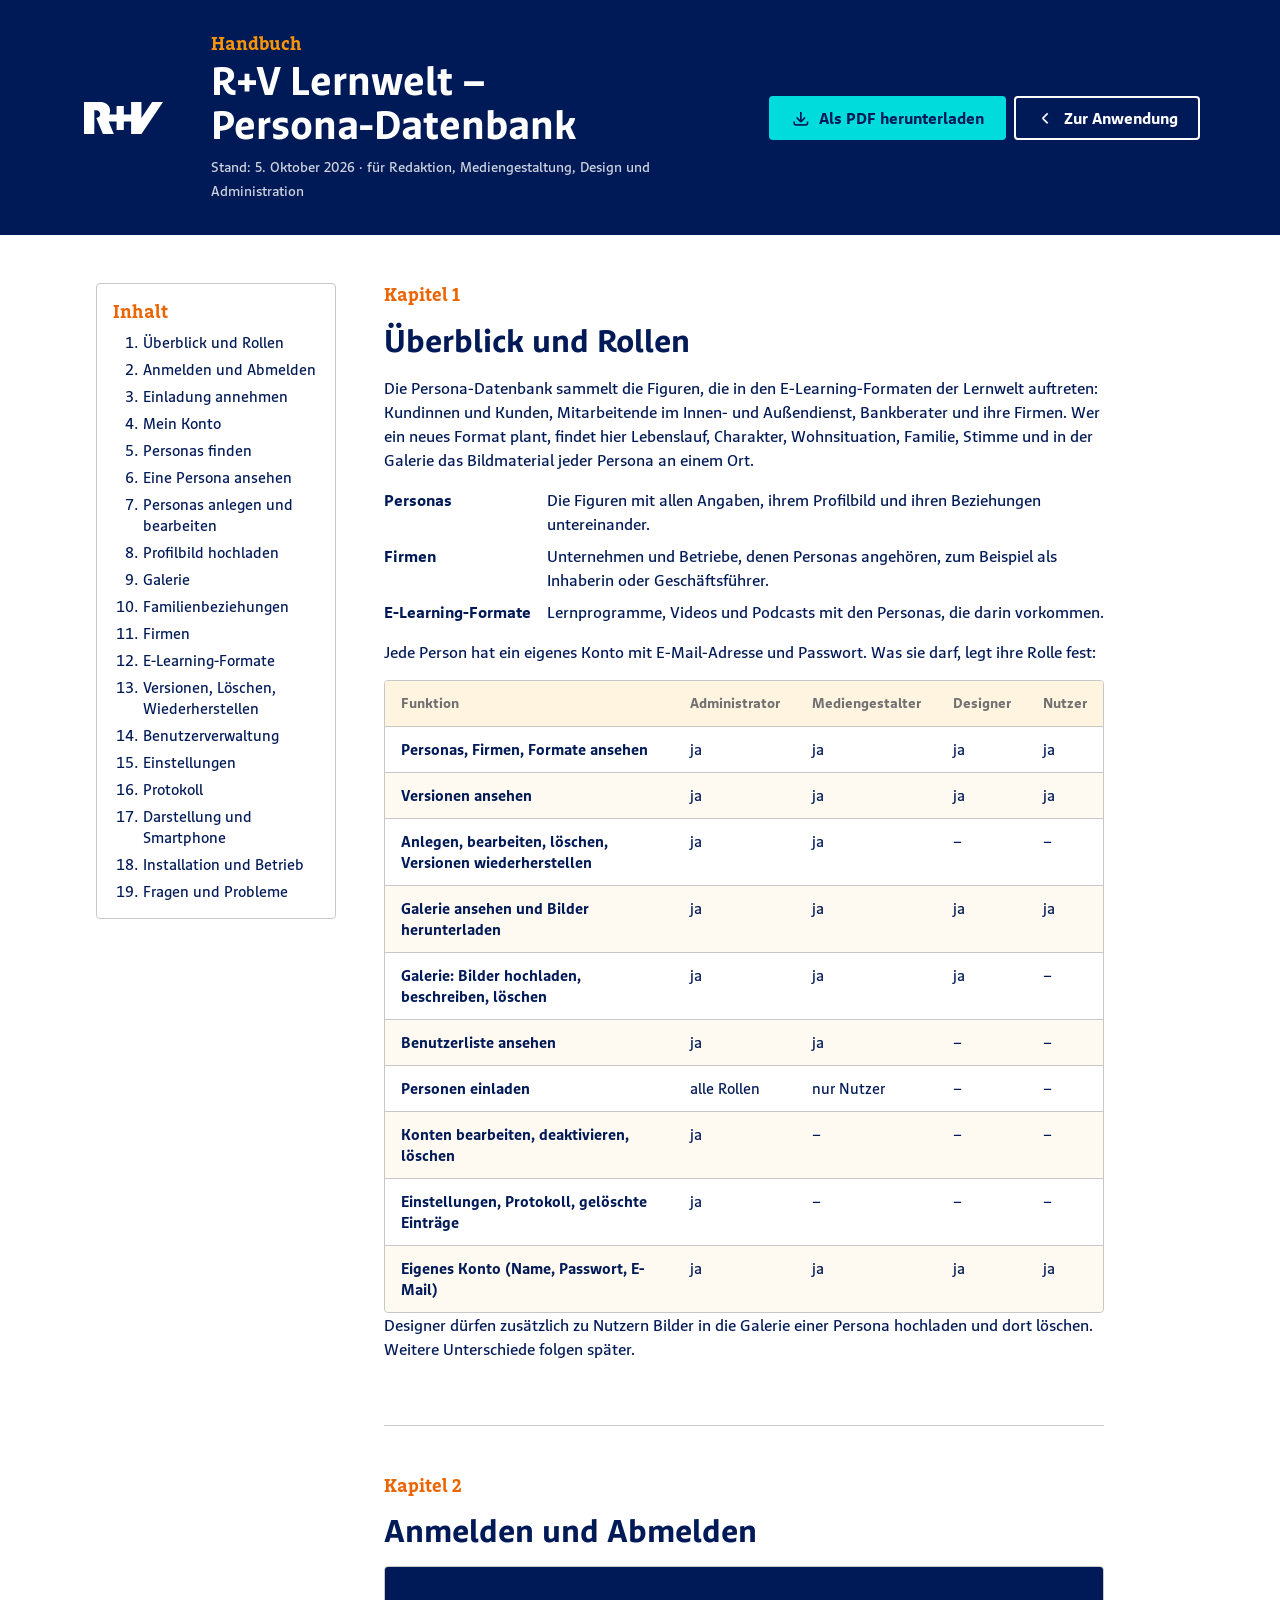
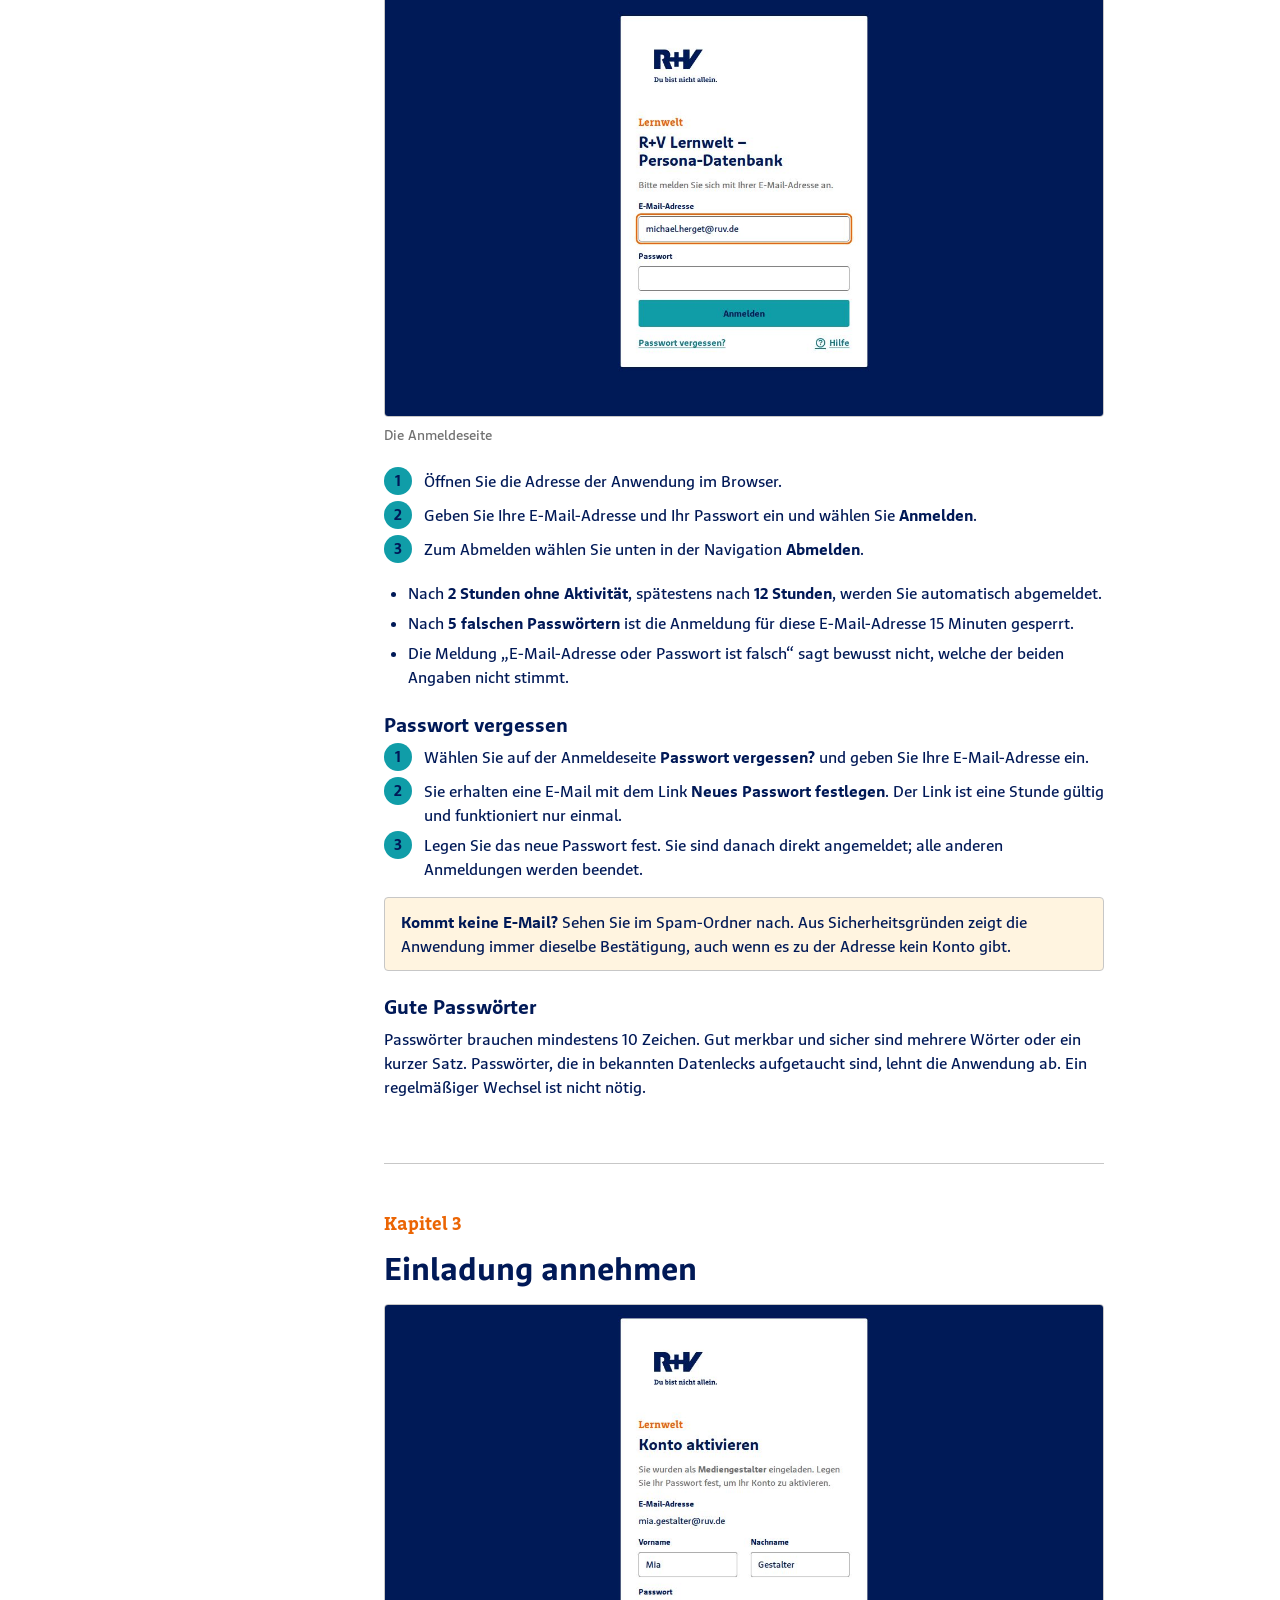
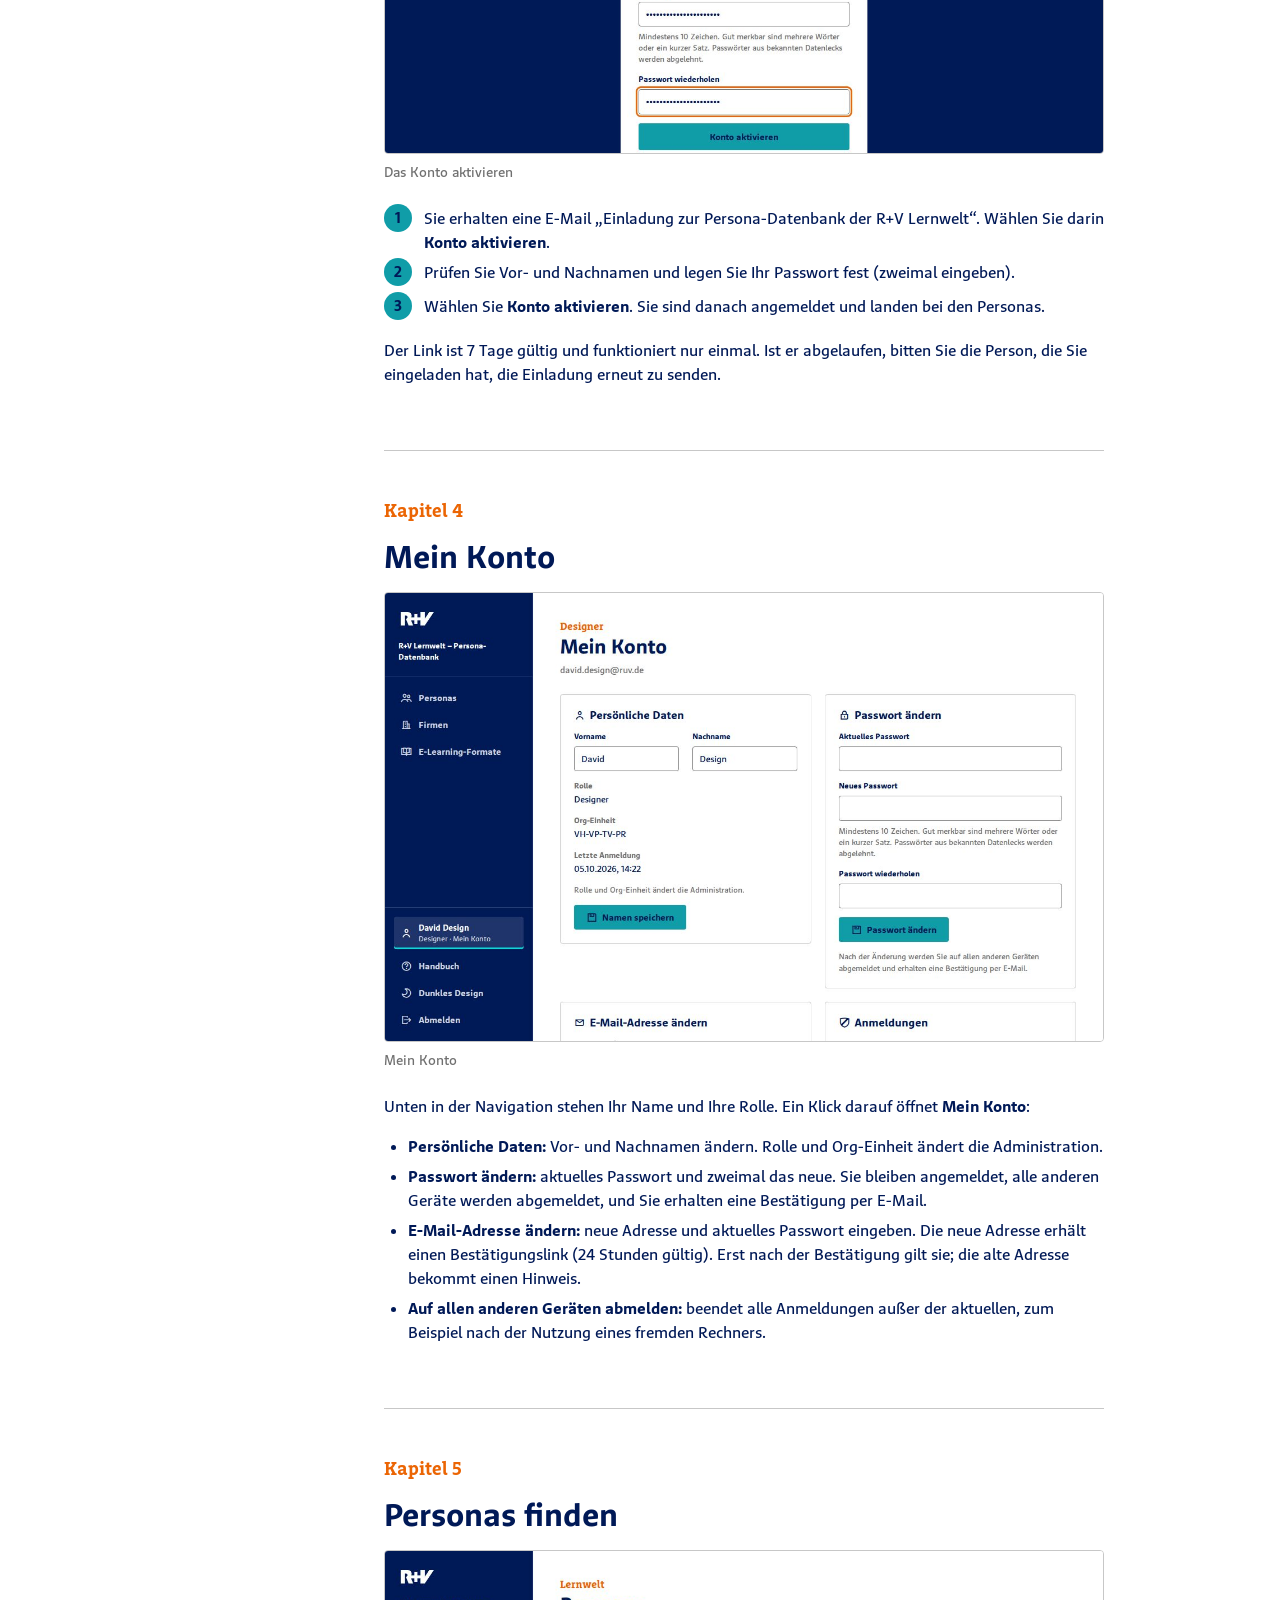
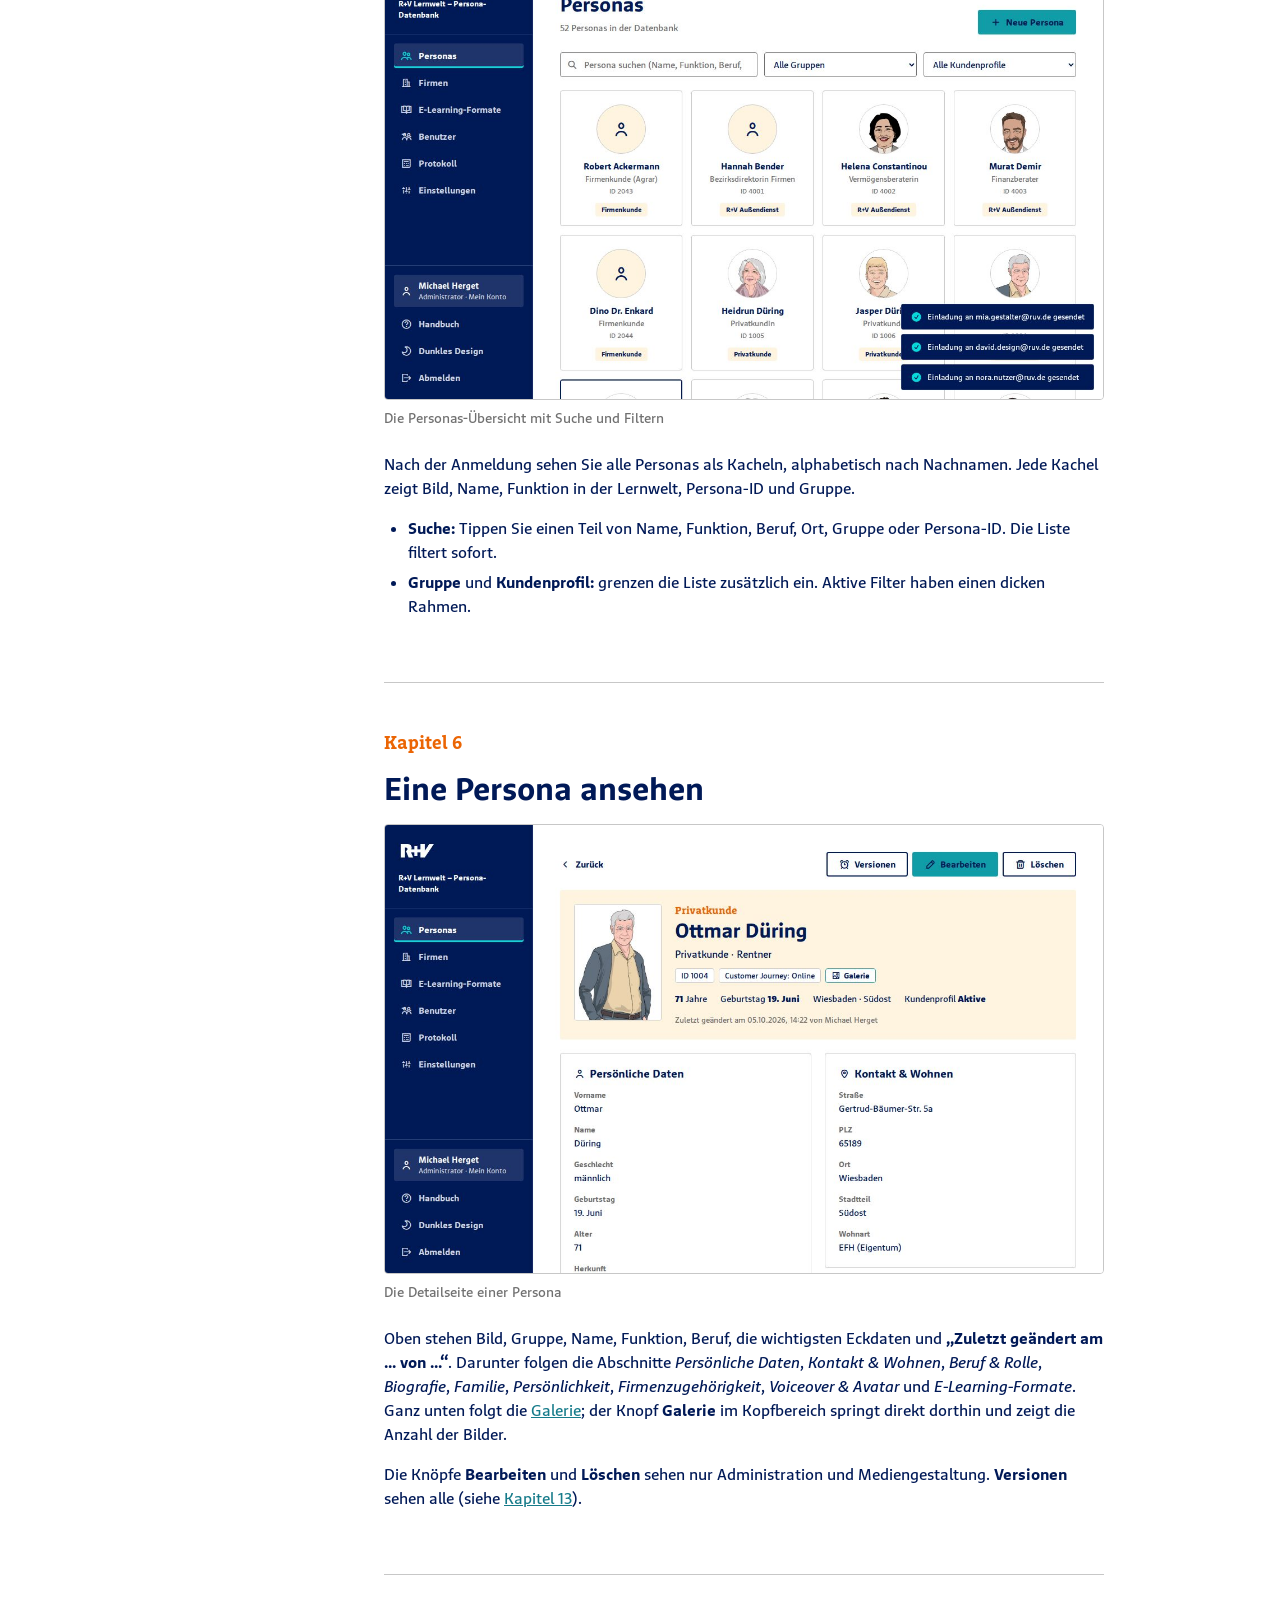
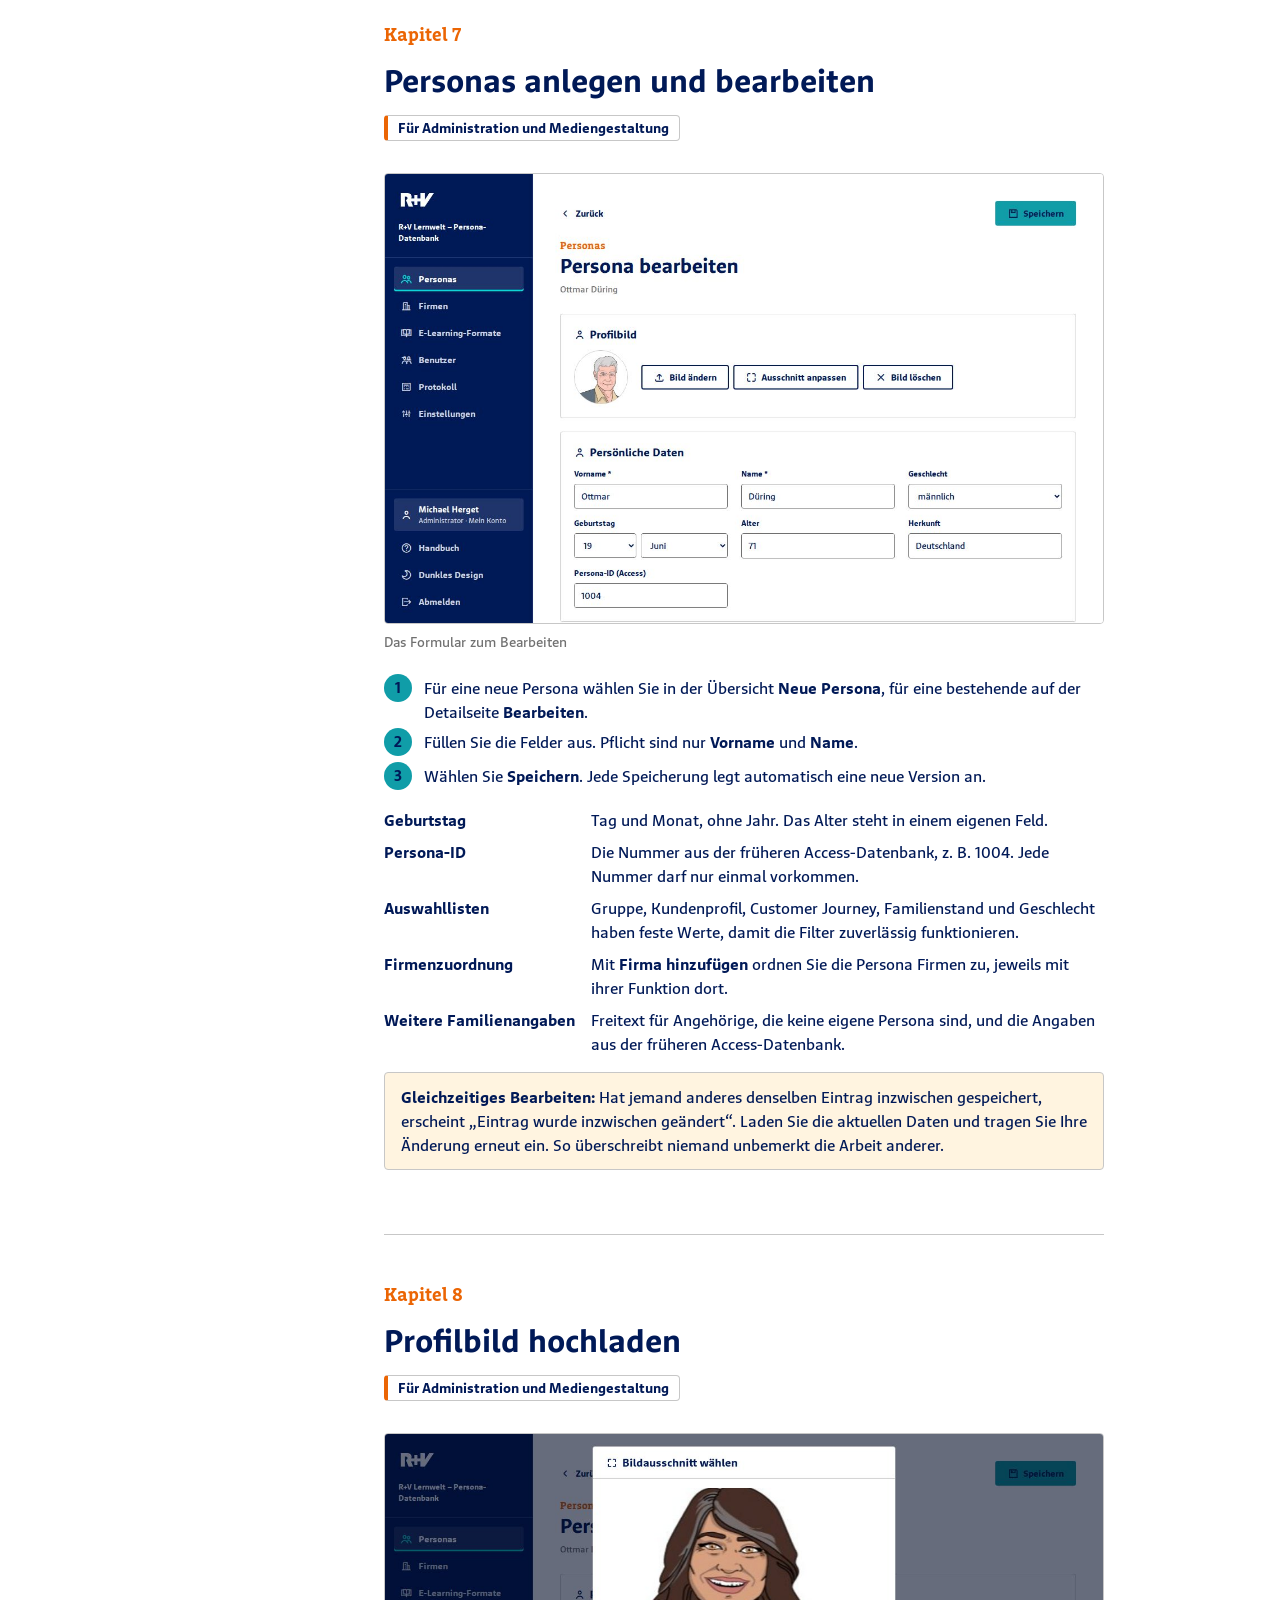
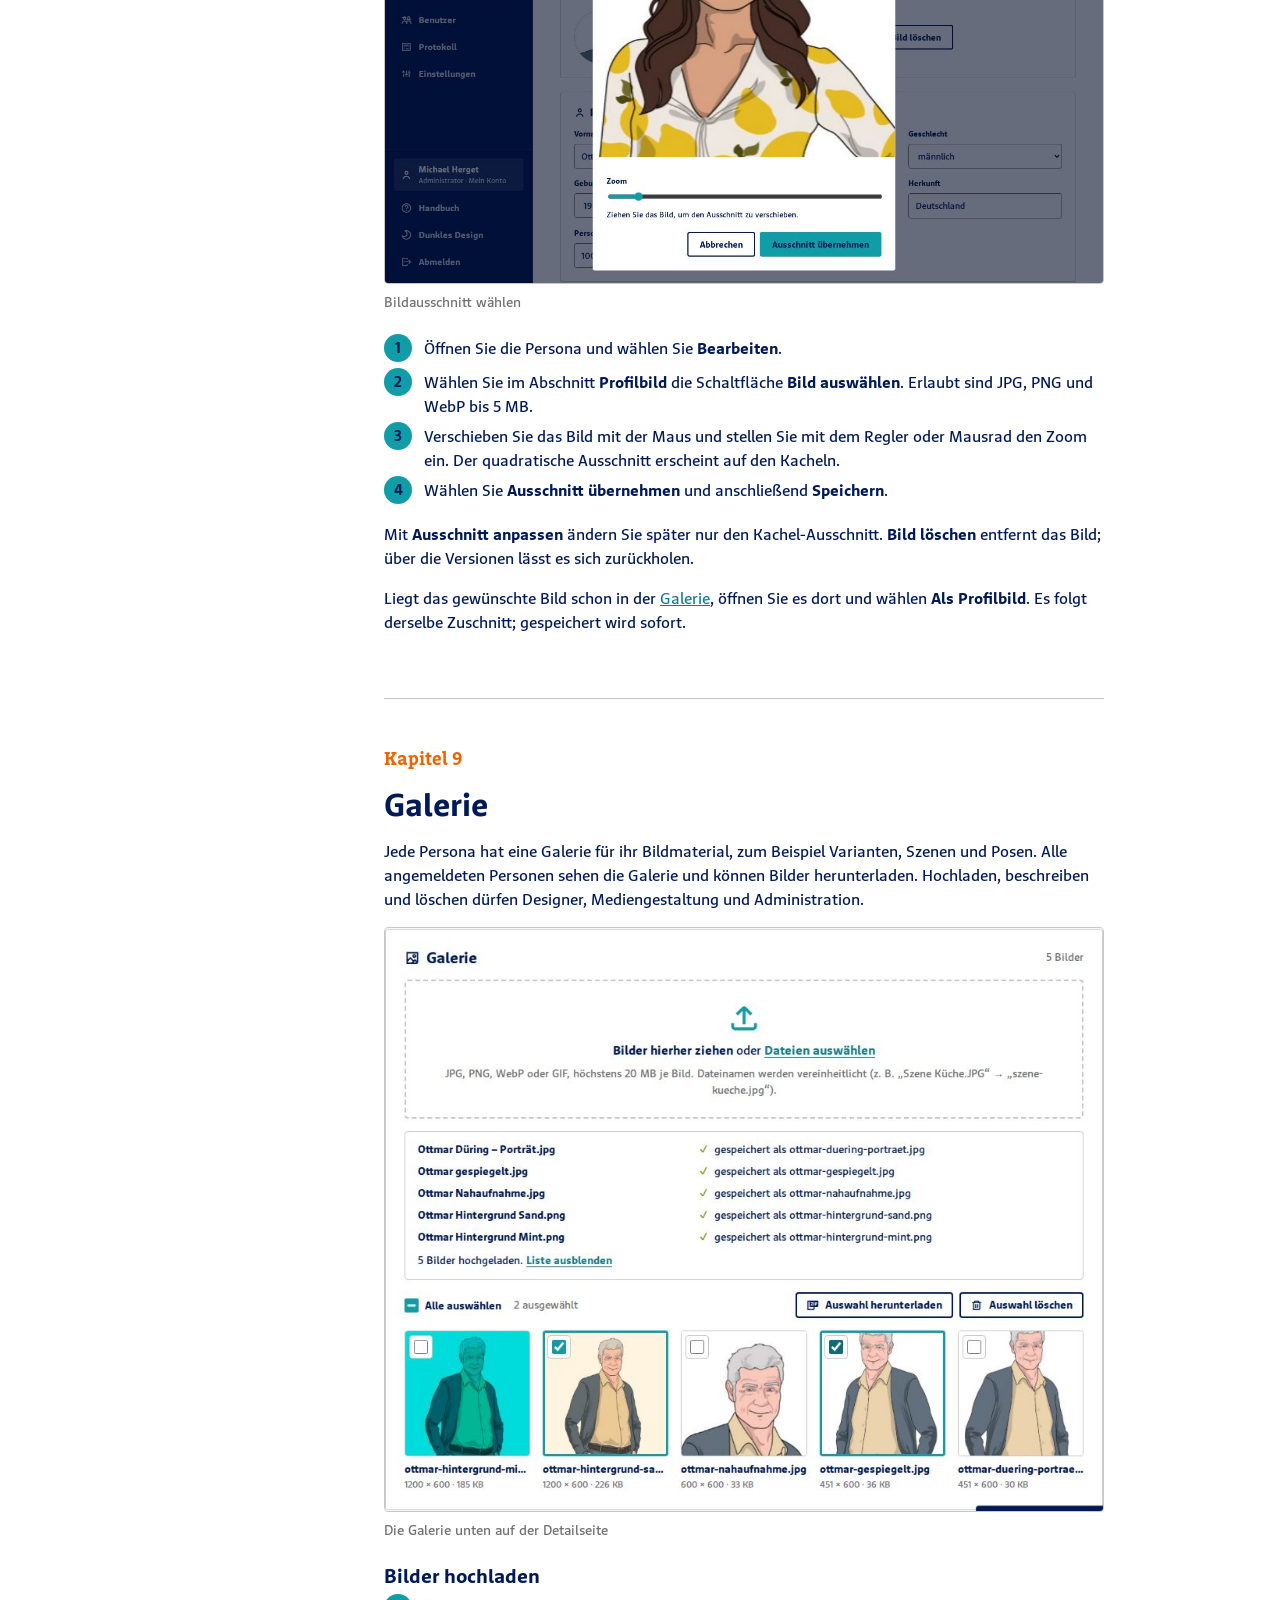
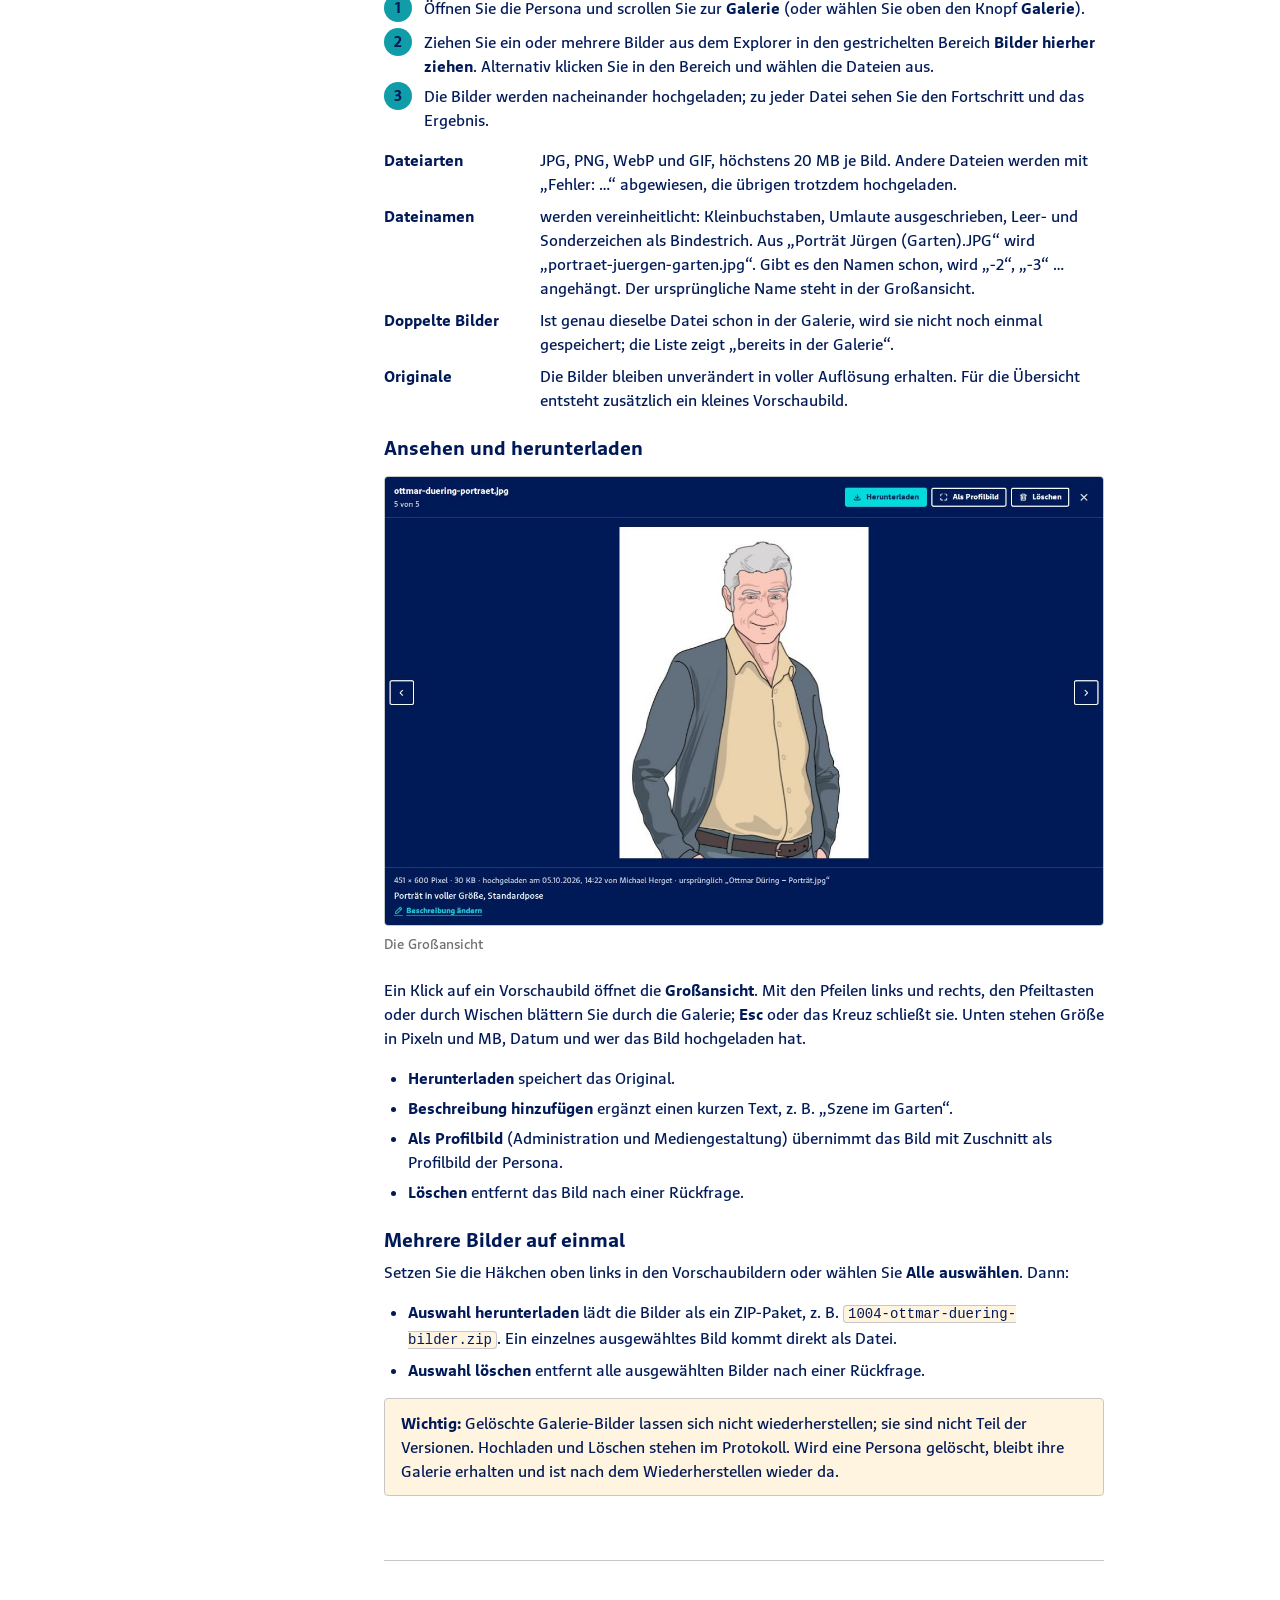
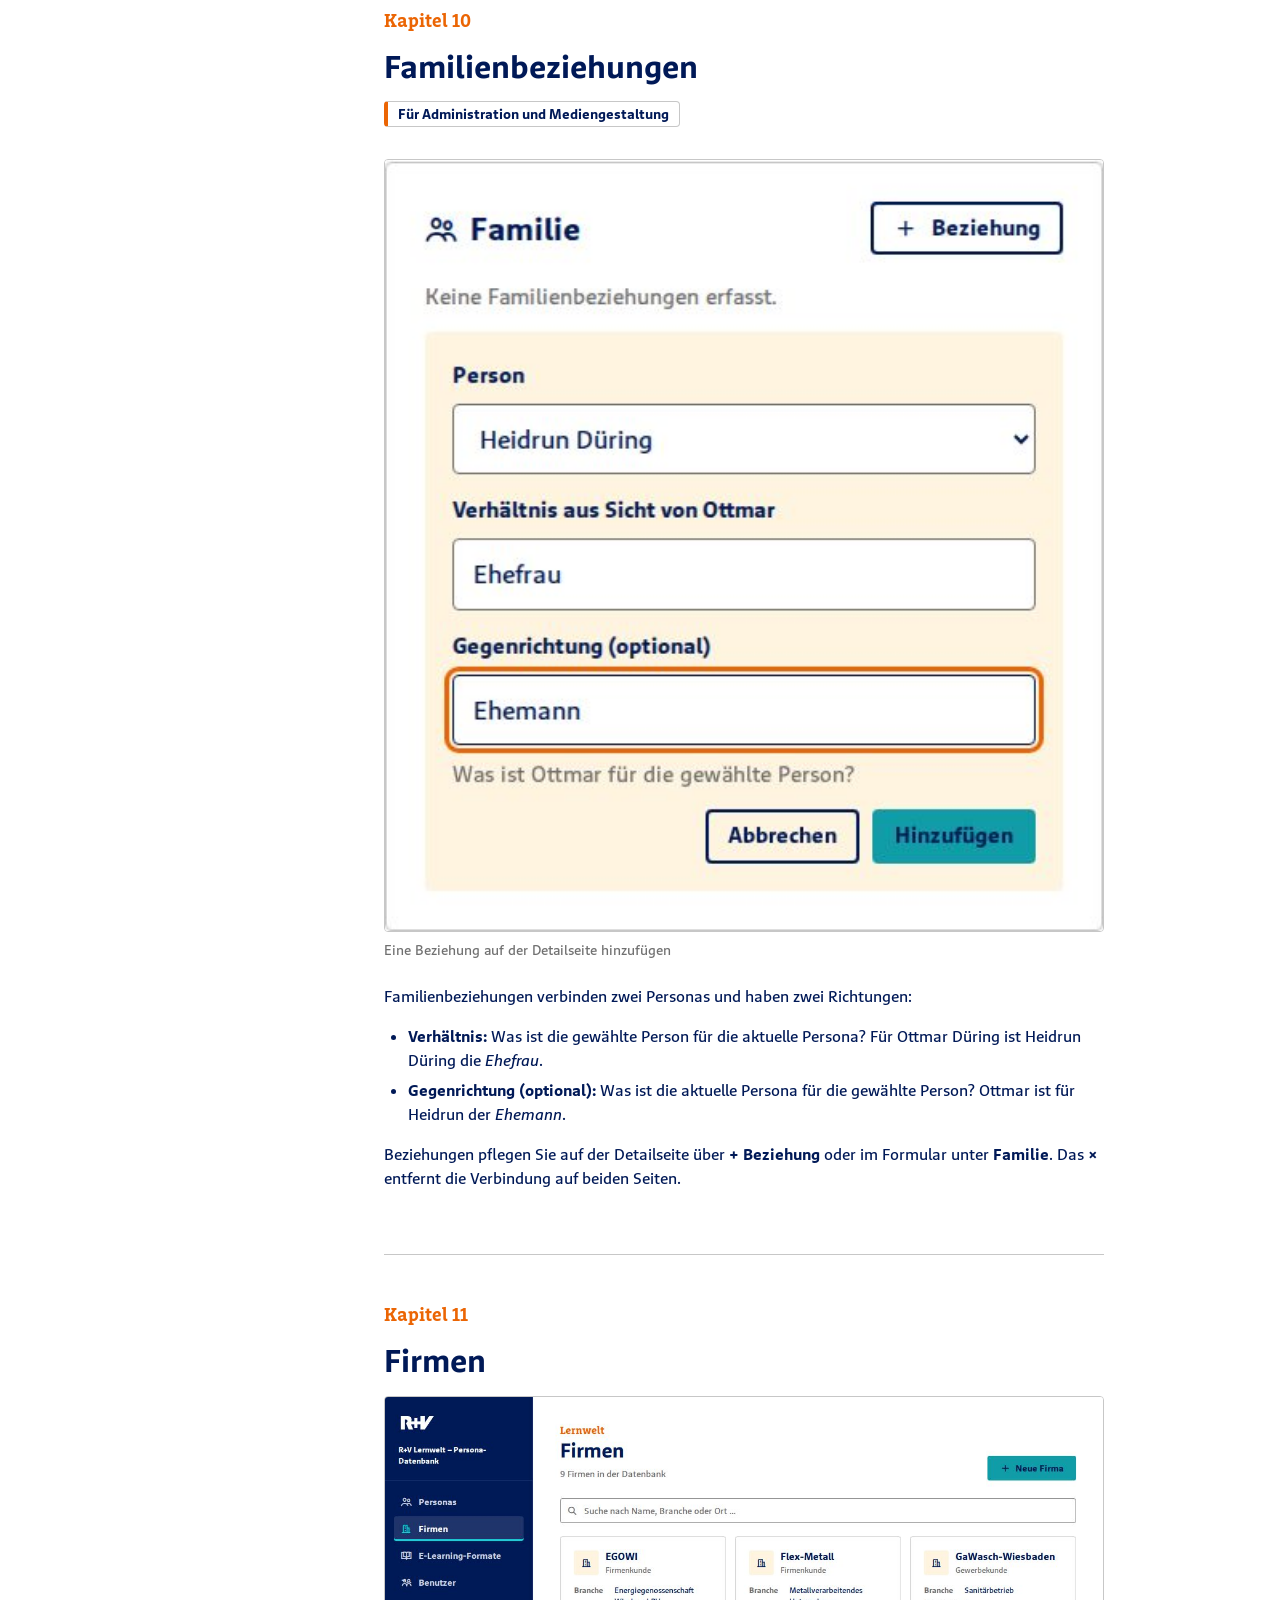
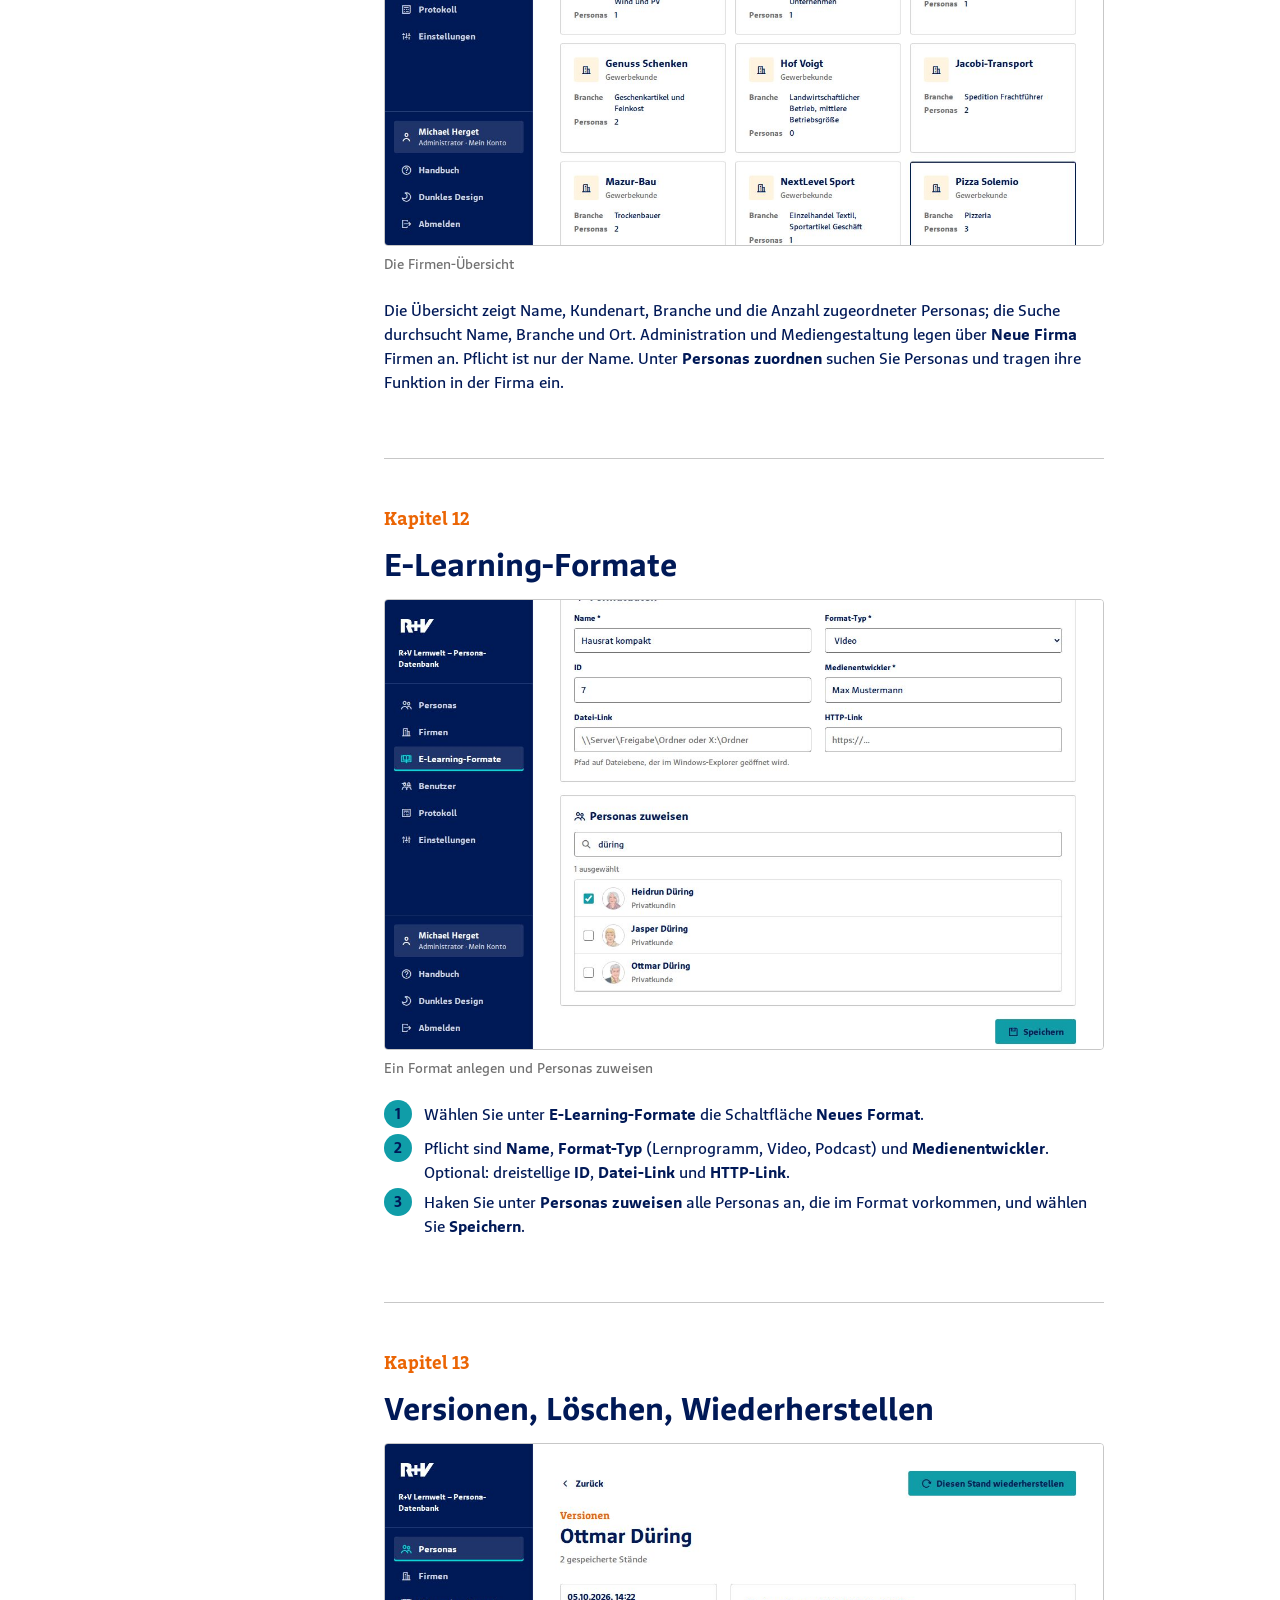
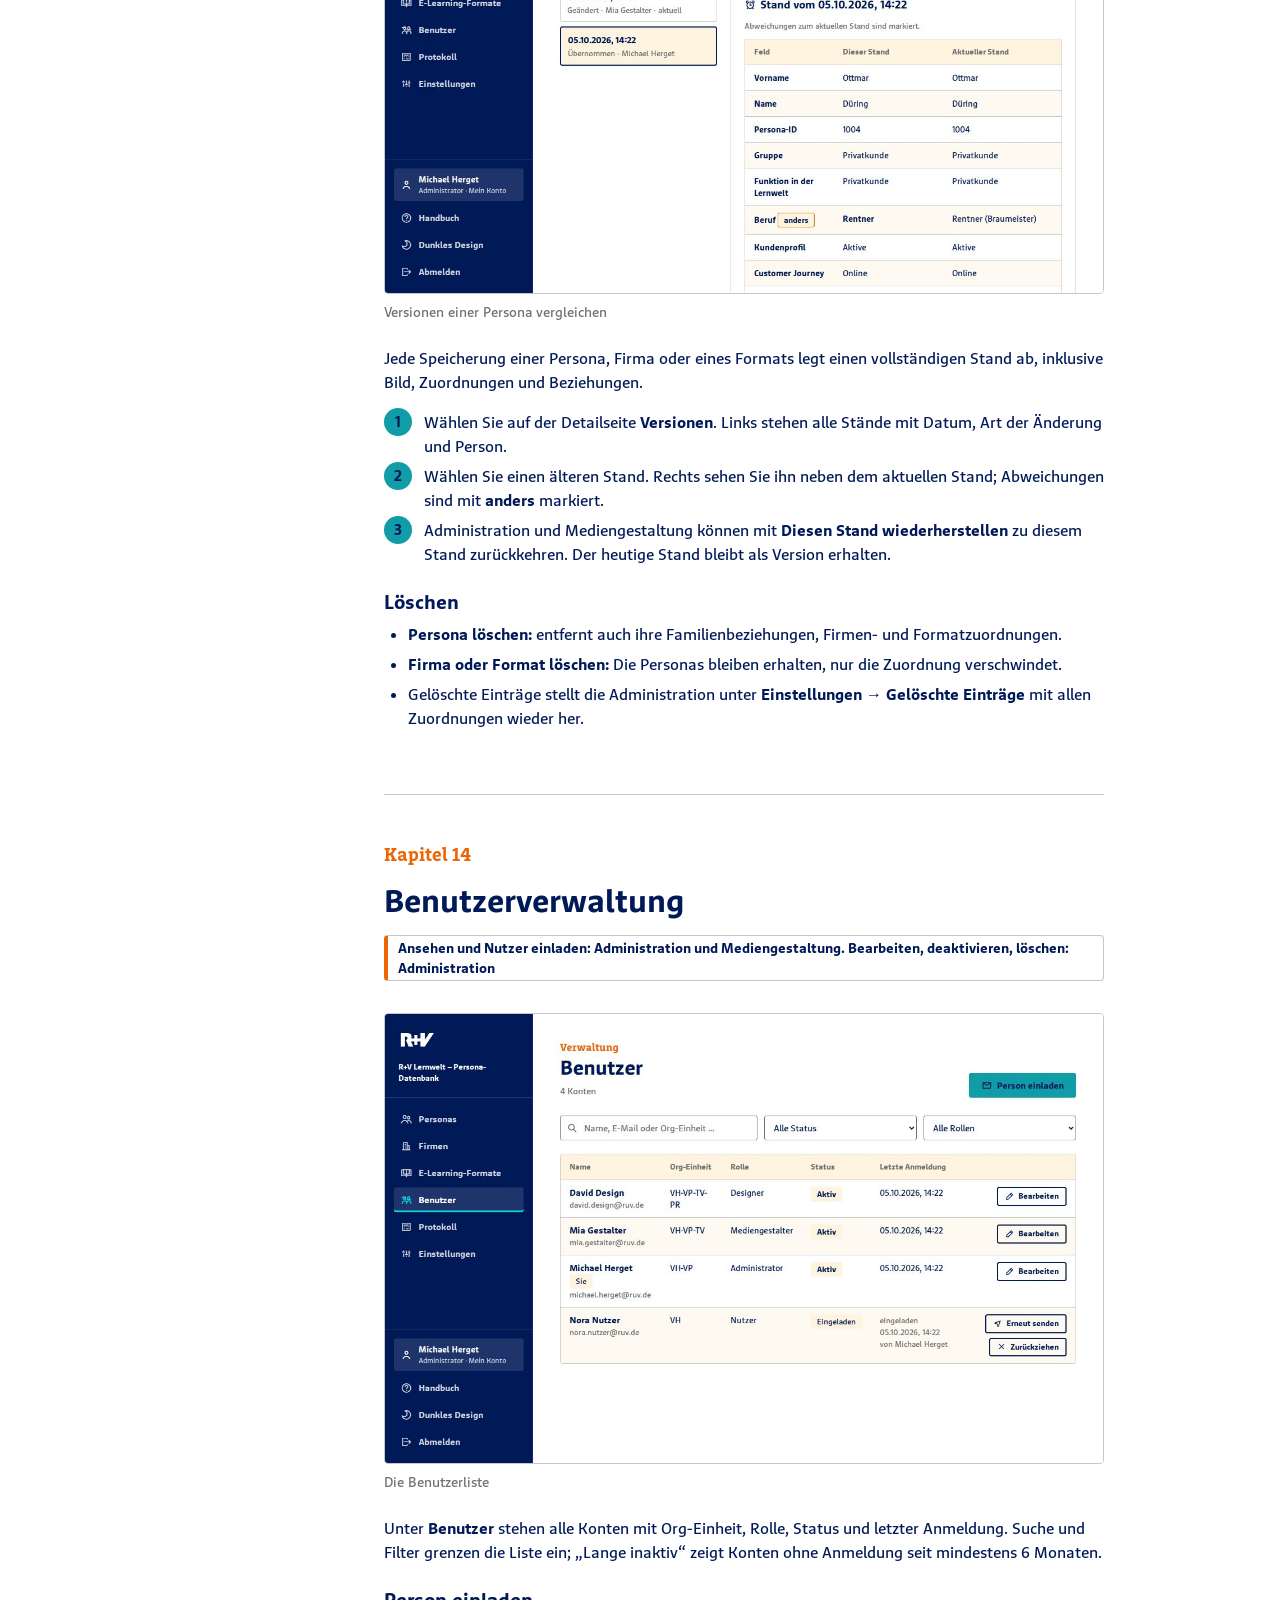
==== commit e67f4572: "Galerie je Persona statt „Links & Medien“ - Bilder per Drag & Drop oder Dateiauswahl hochladen (JPG," ====
--- a/webapp/handbuch.html
+++ b/webapp/handbuch.html
@@ -36,6 +36,7 @@
       <li><a href="#persona-ansehen">Eine Persona ansehen</a></li>
       <li><a href="#persona-bearbeiten">Personas anlegen und bearbeiten</a></li>
       <li><a href="#profilbild">Profilbild hochladen</a></li>
+      <li><a href="#galerie">Galerie</a></li>
       <li><a href="#familie">Familienbeziehungen</a></li>
       <li><a href="#firmen">Firmen</a></li>
       <li><a href="#formate">E-Learning-Formate</a></li>
@@ -54,7 +55,7 @@
     <section id="ueberblick">
       <p class="topline">Kapitel 1</p>
       <h2>Überblick und Rollen</h2>
-      <p>Die Persona-Datenbank sammelt die Figuren, die in den E-Learning-Formaten der Lernwelt auftreten: Kundinnen und Kunden, Mitarbeitende im Innen- und Außendienst, Bankberater und ihre Firmen. Wer ein neues Format plant, findet hier Lebenslauf, Charakter, Wohnsituation, Familie, Bildmaterial und Stimme jeder Persona an einem Ort.</p>
+      <p>Die Persona-Datenbank sammelt die Figuren, die in den E-Learning-Formaten der Lernwelt auftreten: Kundinnen und Kunden, Mitarbeitende im Innen- und Außendienst, Bankberater und ihre Firmen. Wer ein neues Format plant, findet hier Lebenslauf, Charakter, Wohnsituation, Familie, Stimme und in der Galerie das Bildmaterial jeder Persona an einem Ort.</p>
       <dl class="hb-begriffe">
         <dt>Personas</dt><dd>Die Figuren mit allen Angaben, ihrem Profilbild und ihren Beziehungen untereinander.</dd>
         <dt>Firmen</dt><dd>Unternehmen und Betriebe, denen Personas angehören, zum Beispiel als Inhaberin oder Geschäftsführer.</dd>
@@ -67,6 +68,8 @@
           <tr><th scope="row">Personas, Firmen, Formate ansehen</th><td>ja</td><td>ja</td><td>ja</td><td>ja</td></tr>
           <tr><th scope="row">Versionen ansehen</th><td>ja</td><td>ja</td><td>ja</td><td>ja</td></tr>
           <tr><th scope="row">Anlegen, bearbeiten, löschen, Versionen wiederherstellen</th><td>ja</td><td>ja</td><td>–</td><td>–</td></tr>
+          <tr><th scope="row">Galerie ansehen und Bilder herunterladen</th><td>ja</td><td>ja</td><td>ja</td><td>ja</td></tr>
+          <tr><th scope="row">Galerie: Bilder hochladen, beschreiben, löschen</th><td>ja</td><td>ja</td><td>ja</td><td>–</td></tr>
           <tr><th scope="row">Benutzerliste ansehen</th><td>ja</td><td>ja</td><td>–</td><td>–</td></tr>
           <tr><th scope="row">Personen einladen</th><td>alle Rollen</td><td>nur Nutzer</td><td>–</td><td>–</td></tr>
           <tr><th scope="row">Konten bearbeiten, deaktivieren, löschen</th><td>ja</td><td>–</td><td>–</td><td>–</td></tr>
@@ -74,7 +77,7 @@
           <tr><th scope="row">Eigenes Konto (Name, Passwort, E-Mail)</th><td>ja</td><td>ja</td><td>ja</td><td>ja</td></tr>
         </tbody>
       </table></div>
-      <p>Designer und Nutzer haben derzeit dieselben Rechte. Die Unterscheidung folgt später.</p>
+      <p>Designer dürfen zusätzlich zu Nutzern Bilder in die Galerie einer Persona hochladen und dort löschen. Weitere Unterschiede folgen später.</p>
     </section>
 
     <section id="anmelden">
@@ -142,10 +145,8 @@
       <p class="topline">Kapitel 6</p>
       <h2>Eine Persona ansehen</h2>
       <figure><img src="handbuch/detail.jpg" alt="Detailseite einer Persona mit Bild, Kopfbereich und Abschnitten" loading="lazy"><figcaption>Die Detailseite einer Persona</figcaption></figure>
-      <p>Oben stehen Bild, Gruppe, Name, Funktion, Beruf, die wichtigsten Eckdaten und <b>„Zuletzt geändert am … von …“</b>. Darunter folgen die Abschnitte <i>Persönliche Daten</i>, <i>Kontakt &amp; Wohnen</i>, <i>Beruf &amp; Rolle</i>, <i>Biografie</i>, <i>Familie</i>, <i>Persönlichkeit</i>, <i>Firmenzugehörigkeit</i>, <i>Voiceover &amp; Avatar</i>, <i>Links &amp; Medien</i> und <i>E-Learning-Formate</i>.</p>
-      <p>Die Knöpfe <b>Bearbeiten</b> und <b>Löschen</b> sehen nur Administration und Mediengestaltung. <b>Versionen</b> sehen alle (siehe <a href="#versionen">Kapitel 12</a>).</p>
-      <h3>Bildordner öffnen</h3>
-      <p>Unter <b>Links &amp; Medien</b> steht der Ordner mit dem Bildmaterial auf dem Netzlaufwerk. <b>Pfad kopieren</b> legt den Pfad in die Zwischenablage; fügen Sie ihn in die Adresszeile des Windows-Explorers ein. Der direkte Link funktioniert nur, wenn Ihr Browser das zulässt.</p>
+      <p>Oben stehen Bild, Gruppe, Name, Funktion, Beruf, die wichtigsten Eckdaten und <b>„Zuletzt geändert am … von …“</b>. Darunter folgen die Abschnitte <i>Persönliche Daten</i>, <i>Kontakt &amp; Wohnen</i>, <i>Beruf &amp; Rolle</i>, <i>Biografie</i>, <i>Familie</i>, <i>Persönlichkeit</i>, <i>Firmenzugehörigkeit</i>, <i>Voiceover &amp; Avatar</i> und <i>E-Learning-Formate</i>. Ganz unten folgt die <a href="#galerie">Galerie</a>; der Knopf <b>Galerie</b> im Kopfbereich springt direkt dorthin und zeigt die Anzahl der Bilder.</p>
+      <p>Die Knöpfe <b>Bearbeiten</b> und <b>Löschen</b> sehen nur Administration und Mediengestaltung. <b>Versionen</b> sehen alle (siehe <a href="#versionen">Kapitel 13</a>).</p>
     </section>
 
     <section id="persona-bearbeiten">
@@ -180,10 +181,46 @@
         <li>Wählen Sie <b>Ausschnitt übernehmen</b> und anschließend <b>Speichern</b>.</li>
       </ol>
       <p>Mit <b>Ausschnitt anpassen</b> ändern Sie später nur den Kachel-Ausschnitt. <b>Bild löschen</b> entfernt das Bild; über die Versionen lässt es sich zurückholen.</p>
+      <p>Liegt das gewünschte Bild schon in der <a href="#galerie">Galerie</a>, öffnen Sie es dort und wählen <b>Als Profilbild</b>. Es folgt derselbe Zuschnitt; gespeichert wird sofort.</p>
+    </section>
+
+    <section id="galerie">
+      <p class="topline">Kapitel 9</p>
+      <h2>Galerie</h2>
+      <p>Jede Persona hat eine Galerie für ihr Bildmaterial, zum Beispiel Varianten, Szenen und Posen. Alle angemeldeten Personen sehen die Galerie und können Bilder herunterladen. Hochladen, beschreiben und löschen dürfen Designer, Mediengestaltung und Administration.</p>
+      <figure><img src="handbuch/galerie.jpg" alt="Galerie einer Persona mit Upload-Bereich, Auswahlleiste und Vorschaubildern" loading="lazy"><figcaption>Die Galerie unten auf der Detailseite</figcaption></figure>
+      <h3>Bilder hochladen</h3>
+      <ol class="hb-schritte">
+        <li>Öffnen Sie die Persona und scrollen Sie zur <b>Galerie</b> (oder wählen Sie oben den Knopf <b>Galerie</b>).</li>
+        <li>Ziehen Sie ein oder mehrere Bilder aus dem Explorer in den gestrichelten Bereich <b>Bilder hierher ziehen</b>. Alternativ klicken Sie in den Bereich und wählen die Dateien aus.</li>
+        <li>Die Bilder werden nacheinander hochgeladen; zu jeder Datei sehen Sie den Fortschritt und das Ergebnis.</li>
+      </ol>
+      <dl class="hb-begriffe">
+        <dt>Dateiarten</dt><dd>JPG, PNG, WebP und GIF, höchstens 20 MB je Bild. Andere Dateien werden mit „Fehler: …“ abgewiesen, die übrigen trotzdem hochgeladen.</dd>
+        <dt>Dateinamen</dt><dd>werden vereinheitlicht: Kleinbuchstaben, Umlaute ausgeschrieben, Leer- und Sonderzeichen als Bindestrich. Aus „Porträt Jürgen (Garten).JPG“ wird „portraet-juergen-garten.jpg“. Gibt es den Namen schon, wird „-2“, „-3“ … angehängt. Der ursprüngliche Name steht in der Großansicht.</dd>
+        <dt>Doppelte Bilder</dt><dd>Ist genau dieselbe Datei schon in der Galerie, wird sie nicht noch einmal gespeichert; die Liste zeigt „bereits in der Galerie“.</dd>
+        <dt>Originale</dt><dd>Die Bilder bleiben unverändert in voller Auflösung erhalten. Für die Übersicht entsteht zusätzlich ein kleines Vorschaubild.</dd>
+      </dl>
+      <h3>Ansehen und herunterladen</h3>
+      <figure><img src="handbuch/galerie-gross.jpg" alt="Großansicht eines Galerie-Bildes mit Knöpfen zum Herunterladen, als Profilbild verwenden und Löschen" loading="lazy"><figcaption>Die Großansicht</figcaption></figure>
+      <p>Ein Klick auf ein Vorschaubild öffnet die <b>Großansicht</b>. Mit den Pfeilen links und rechts, den Pfeiltasten oder durch Wischen blättern Sie durch die Galerie; <b>Esc</b> oder das Kreuz schließt sie. Unten stehen Größe in Pixeln und MB, Datum und wer das Bild hochgeladen hat.</p>
+      <ul>
+        <li><b>Herunterladen</b> speichert das Original.</li>
+        <li><b>Beschreibung hinzufügen</b> ergänzt einen kurzen Text, z. B. „Szene im Garten“.</li>
+        <li><b>Als Profilbild</b> (Administration und Mediengestaltung) übernimmt das Bild mit Zuschnitt als Profilbild der Persona.</li>
+        <li><b>Löschen</b> entfernt das Bild nach einer Rückfrage.</li>
+      </ul>
+      <h3>Mehrere Bilder auf einmal</h3>
+      <p>Setzen Sie die Häkchen oben links in den Vorschaubildern oder wählen Sie <b>Alle auswählen</b>. Dann:</p>
+      <ul>
+        <li><b>Auswahl herunterladen</b> lädt die Bilder als ein ZIP-Paket, z. B. <code>1004-ottmar-duering-bilder.zip</code>. Ein einzelnes ausgewähltes Bild kommt direkt als Datei.</li>
+        <li><b>Auswahl löschen</b> entfernt alle ausgewählten Bilder nach einer Rückfrage.</li>
+      </ul>
+      <p class="hb-hinweis"><b>Wichtig:</b> Gelöschte Galerie-Bilder lassen sich nicht wiederherstellen; sie sind nicht Teil der Versionen. Hochladen und Löschen stehen im Protokoll. Wird eine Persona gelöscht, bleibt ihre Galerie erhalten und ist nach dem Wiederherstellen wieder da.</p>
     </section>
 
     <section id="familie">
-      <p class="topline">Kapitel 9</p>
+      <p class="topline">Kapitel 10</p>
       <h2>Familienbeziehungen</h2>
       <p class="hb-rolle">Für Administration und Mediengestaltung</p>
       <figure><img src="handbuch/familie.jpg" alt="Abschnitt Familie mit Feldern für Person, Verhältnis und Gegenrichtung" loading="lazy"><figcaption>Eine Beziehung auf der Detailseite hinzufügen</figcaption></figure>
@@ -196,14 +233,14 @@
     </section>
 
     <section id="firmen">
-      <p class="topline">Kapitel 10</p>
+      <p class="topline">Kapitel 11</p>
       <h2>Firmen</h2>
       <figure><img src="handbuch/firmen.jpg" alt="Übersicht der Firmen als Kacheln" loading="lazy"><figcaption>Die Firmen-Übersicht</figcaption></figure>
       <p>Die Übersicht zeigt Name, Kundenart, Branche und die Anzahl zugeordneter Personas; die Suche durchsucht Name, Branche und Ort. Administration und Mediengestaltung legen über <b>Neue Firma</b> Firmen an. Pflicht ist nur der Name. Unter <b>Personas zuordnen</b> suchen Sie Personas und tragen ihre Funktion in der Firma ein.</p>
     </section>
 
     <section id="formate">
-      <p class="topline">Kapitel 11</p>
+      <p class="topline">Kapitel 12</p>
       <h2>E-Learning-Formate</h2>
       <figure><img src="handbuch/format.jpg" alt="Formular für ein E-Learning-Format mit Persona-Auswahl" loading="lazy"><figcaption>Ein Format anlegen und Personas zuweisen</figcaption></figure>
       <ol class="hb-schritte">
@@ -214,7 +251,7 @@
     </section>
 
     <section id="versionen">
-      <p class="topline">Kapitel 12</p>
+      <p class="topline">Kapitel 13</p>
       <h2>Versionen, Löschen, Wiederherstellen</h2>
       <figure><img src="handbuch/versionen.jpg" alt="Versionsseite mit Liste der Stände links und Vergleichstabelle rechts" loading="lazy"><figcaption>Versionen einer Persona vergleichen</figcaption></figure>
       <p>Jede Speicherung einer Persona, Firma oder eines Formats legt einen vollständigen Stand ab, inklusive Bild, Zuordnungen und Beziehungen.</p>
@@ -232,7 +269,7 @@
     </section>
 
     <section id="benutzer">
-      <p class="topline">Kapitel 13</p>
+      <p class="topline">Kapitel 14</p>
       <h2>Benutzerverwaltung</h2>
       <p class="hb-rolle">Ansehen und Nutzer einladen: Administration und Mediengestaltung. Bearbeiten, deaktivieren, löschen: Administration</p>
       <figure><img src="handbuch/benutzer.jpg" alt="Benutzerliste mit Name, Org-Einheit, Rolle, Status und letzter Anmeldung" loading="lazy"><figcaption>Die Benutzerliste</figcaption></figure>
@@ -258,7 +295,7 @@
     </section>
 
     <section id="einstellungen">
-      <p class="topline">Kapitel 14</p>
+      <p class="topline">Kapitel 15</p>
       <h2>Einstellungen</h2>
       <p class="hb-rolle">Nur für die Administration</p>
       <figure><img src="handbuch/einstellungen.jpg" alt="Einstellungen mit den Karten Anwendung, E-Mail-Versand und Datenhaltung" loading="lazy"><figcaption>Die Einstellungen</figcaption></figure>
@@ -275,30 +312,31 @@
       <h3>Weitere Einstellungen</h3>
       <ul>
         <li><b>Titel der Anwendung:</b> erscheint in der Navigation, auf der Anmeldeseite und im Browser-Tab.</li>
-        <li><b>Daten exportieren:</b> lädt alle Personas, Firmen, Formate, Zuordnungen und Bilder als JSON-Datei herunter (Sicherung).</li>
+        <li><b>Datenhaltung:</b> zeigt die Anzahl der Personas, Firmen und Formate sowie, wie viele Galerie-Bilder es gibt und wie viel Speicher sie belegen.</li>
+        <li><b>Daten exportieren:</b> lädt alle Personas, Firmen, Formate, Zuordnungen und Profilbilder als JSON-Datei herunter (Sicherung). Die Galerie-Bilder gehören nicht dazu (siehe <a href="#administration">Installation und Betrieb</a>).</li>
         <li><b>Daten importieren:</b> ersetzt den gesamten Datenbestand durch eine exportierte Datei. Die bisherigen Stände bleiben als Versionen erhalten.</li>
         <li><b>Gelöschte Einträge:</b> gelöschte Personas, Firmen und Formate mit einem Klick wiederherstellen.</li>
       </ul>
     </section>
 
     <section id="protokoll">
-      <p class="topline">Kapitel 15</p>
+      <p class="topline">Kapitel 16</p>
       <h2>Protokoll</h2>
       <p class="hb-rolle">Nur für die Administration</p>
       <figure><img src="handbuch/protokoll.jpg" alt="Protokoll als Tabelle mit Zeit, Person, Ereignis und IP-Adresse" loading="lazy"><figcaption>Das Protokoll</figcaption></figure>
-      <p>Das Protokoll hält fest, wer wann was getan hat: Anmeldungen und Fehlversuche, Einladungen, Änderungen an Konten, Anlegen, Ändern, Löschen und Wiederherstellen von Personas, Firmen und Formaten, Änderungen an den Einstellungen, Export und Import. Fehlversuche und Mail-Fehler sind mit <b>Achtung</b> markiert.</p>
+      <p>Das Protokoll hält fest, wer wann was getan hat: Anmeldungen und Fehlversuche, Einladungen, Änderungen an Konten, Anlegen, Ändern, Löschen und Wiederherstellen von Personas, Firmen und Formaten, Hochladen, Löschen und ZIP-Downloads in der Galerie, Änderungen an den Einstellungen, Export und Import. Fehlversuche und Mail-Fehler sind mit <b>Achtung</b> markiert.</p>
       <p>Filtern Sie nach Bereich oder suchen Sie nach Text oder Person. IP-Adressen werden nach 90 Tagen entfernt, Einträge nach 2 Jahren gelöscht.</p>
     </section>
 
     <section id="darstellung">
-      <p class="topline">Kapitel 16</p>
+      <p class="topline">Kapitel 17</p>
       <h2>Darstellung und Smartphone</h2>
       <figure class="hb-schmal"><img src="handbuch/mobil.jpg" alt="Personas-Übersicht auf einem Smartphone" loading="lazy"><figcaption>Auf dem Smartphone</figcaption></figure>
       <p>Die Anwendung folgt der Hell- oder Dunkel-Einstellung Ihres Systems. Mit <b>Dunkles Design</b> bzw. <b>Helles Design</b> unten in der Navigation wechseln Sie selbst. Auf Smartphone und Tablet öffnen Sie die Navigation über das Menüsymbol oben links.</p>
     </section>
 
     <section id="administration">
-      <p class="topline">Kapitel 17</p>
+      <p class="topline">Kapitel 18</p>
       <h2>Installation und Betrieb</h2>
       <p class="hb-rolle">Für die technische Betreuung</p>
       <p>Die Anwendung läuft bei ALL-INKL.COM (oder jedem anderen Webhosting) mit <b>PHP 8.1 oder neuer</b>, <b>MySQL 5.7+ oder MariaDB 10.3+</b> und <b>HTTPS</b>. Zusatzsoftware ist nicht nötig.</p>
@@ -312,6 +350,8 @@
         <li><b>Einrichtung:</b> Die Adresse im Browser öffnen. Die Seite <i>Erst-Einrichtung</i> erscheint. Einrichtungscode, Name, Org-Einheit und Passwort eingeben. Die Tabellen werden angelegt und die Startdaten (52 Personas, 9 Firmen, 27 Bilder) übernommen.</li>
         <li><b>E-Mail:</b> Unter <i>Einstellungen → E-Mail-Versand</i> das Postfach <code>info@ruv-lernwelt.de</code> eintragen und eine Test-E-Mail senden.</li>
         <li><b>Cronjob (empfohlen):</b> Im KAS unter <i>Tools → Cronjobs</i> einmal täglich die Adresse <code>https://…/api/index.php?r=wartung&amp;schluessel=…</code> aufrufen lassen. Ohne Cronjob läuft die Wartung beim ersten Seitenaufruf des Tages.</li>
+        <li><b>Hochladen erlauben:</b> Die Datei <code>api/.user.ini</code> erlaubt Uploads bis 20 MB je Bild. Greift sie nicht (Fehler „größer, als der Server annimmt“), im KAS unter <i>PHP-Einstellungen</i> <code>upload_max_filesize</code> auf mindestens 21M und <code>post_max_size</code> auf 24M setzen.</li>
+        <li><b>Galerie-Ordner:</b> Die Galerie-Bilder liegen als Dateien in <code>daten/galerie</code> (per <code>.htaccess</code> gesperrt, nur nach Anmeldung abrufbar). Besser ist ein Ordner außerhalb des Web-Verzeichnisses: dafür in der Konfiguration <code>galerie_ordner</code> setzen, z. B. <code>/www/htdocs/w0123456/lernwelt-galerie</code>.</li>
         <li><b>Aufräumen:</b> Nach der Einrichtung den Ordner <code>einrichtung/startdaten</code> löschen. Er ist zwar gesperrt, wird aber nicht mehr gebraucht.</li>
       </ol>
       <h3>Sicherheit</h3>
@@ -319,18 +359,18 @@
         <li>Passwörter werden mit Argon2id gespeichert, Links in E-Mails nur als Prüfsumme. Das SMTP-Passwort liegt verschlüsselt in der Datenbank.</li>
         <li>Anmeldungen laufen über ein sicheres Cookie (<code>Secure</code>, <code>HttpOnly</code>, <code>SameSite=Strict</code>); Änderungen sind zusätzlich gegen Anfragen fremder Seiten geschützt.</li>
         <li>Die Datei <code>.htaccess</code> erzwingt HTTPS, setzt Sicherheits-Header (u. a. HSTS und Content-Security-Policy) und sperrt <code>lib/</code>, <code>einrichtung/</code> und die Konfiguration.</li>
-        <li>Profilbilder liegen in der Datenbank und sind nur nach Anmeldung abrufbar.</li>
+        <li>Profilbilder liegen in der Datenbank, Galerie-Bilder im gesperrten Galerie-Ordner. Beide sind nur nach Anmeldung abrufbar. Hochgeladene Dateien werden auf echten Bildinhalt geprüft und unter einem Zufallsnamen gespeichert.</li>
       </ul>
       <h3>Sicherung und Updates</h3>
       <ul>
-        <li><b>Datensicherung:</b> ALL-INKL sichert Datenbanken täglich. Zusätzlich empfiehlt sich regelmäßig <i>Einstellungen → Daten exportieren</i>.</li>
-        <li><b>Update der Anwendung:</b> alle Dateien außer der Konfigurationsdatei ersetzen. Die Daten liegen in der Datenbank und bleiben erhalten.</li>
+        <li><b>Datensicherung:</b> ALL-INKL sichert Datenbanken und Webspace täglich. Zusätzlich empfiehlt sich regelmäßig <i>Einstellungen → Daten exportieren</i> und, für die Galerie, eine Kopie des Galerie-Ordners per FTP.</li>
+        <li><b>Update der Anwendung:</b> alle Dateien außer der Konfigurationsdatei und dem Ordner <code>daten/</code> (Galerie) ersetzen. Die übrigen Daten liegen in der Datenbank und bleiben erhalten; neue Tabellen legt die Anwendung beim ersten Aufruf selbst an.</li>
         <li><b>Den <code>schluessel</code> nie ändern</b>, sonst muss das SMTP-Passwort neu eingegeben werden.</li>
       </ul>
     </section>
 
     <section id="fragen">
-      <p class="topline">Kapitel 18</p>
+      <p class="topline">Kapitel 19</p>
       <h2>Fragen und Probleme</h2>
       <dl class="hb-faq">
         <dt>„Die Anwendung konnte nicht gestartet werden.“</dt>
@@ -345,6 +385,8 @@
         <dd>Einladungen gelten 7 Tage, Links zum Zurücksetzen eine Stunde, jeder Link nur einmal. Lassen Sie sich einen neuen Link schicken.</dd>
         <dt>„Eintrag wurde inzwischen geändert“.</dt>
         <dd>Jemand anderes hat gespeichert, während Sie bearbeitet haben. Laden Sie die aktuellen Daten und wiederholen Sie Ihre Änderung.</dd>
+        <dt>Ein Bild lässt sich nicht hochladen.</dt>
+        <dd>Erlaubt sind JPG, PNG, WebP und GIF bis 20 MB. Andere Formate (z. B. TIFF, PSD, HEIC vom iPhone) vorher als JPG oder PNG speichern. Meldet der Server „größer, als der Server annimmt“, siehe <a href="#administration">Installation</a>.</dd>
         <dt>Der einzige Administrator kommt nicht mehr ins Konto.</dt>
         <dd>„Passwort vergessen“ nutzen. Funktioniert auch der Mailversand nicht, hilft die technische Betreuung über die Datenbank. Vorbeugend am besten zwei Administratoren einrichten.</dd>
       </dl>
--- a/webapp/assets/app.css
+++ b/webapp/assets/app.css
@@ -439,3 +439,67 @@
 @media (prefers-reduced-motion: reduce) {
   *, *::before, *::after { transition: none !important; animation: none !important; }
 }
+
+/* Galerie */
+.chip-knopf { display: inline-flex; align-items: center; gap: 6px; cursor: pointer; border-color: var(--interactive); font-family: inherit; }
+.chip-knopf:hover, .profil-karte .chip-knopf:hover { background: var(--interactive); color: var(--on-interactive); }
+.profil-karte .chip-knopf { border-color: var(--interactive); }
+.galerie { margin-top: var(--space-4); }
+.galerie-upload { border: 2px dashed var(--border); border-radius: var(--radius-base); padding: var(--space-4) var(--space-3); text-align: center; cursor: pointer; display: flex; flex-direction: column; align-items: center; gap: var(--space-2); margin-bottom: var(--space-3); }
+.galerie-upload p { margin: 0; }
+.galerie-upload .icon { color: var(--interactive); }
+.galerie-upload:hover, .galerie-upload.ziehen { border-color: var(--interactive); background: var(--surface-soft); }
+.galerie-upload:focus-visible { outline: 3px solid var(--highlight); outline-offset: 2px; }
+.galerie-fortschritt { border: 1px solid var(--border); border-radius: var(--radius-base); padding: 12px var(--space-3); margin-bottom: var(--space-3); }
+.galerie-fortschritt ul { list-style: none; margin: 0; padding: 0; display: flex; flex-direction: column; gap: var(--space-2); }
+.galerie-fortschritt li { display: grid; grid-template-columns: minmax(0, 1fr) minmax(0, 1.4fr); gap: 4px var(--space-3); align-items: center; font-size: 14px; line-height: 20px; }
+.galerie-fortschritt li > :nth-child(n+3) { grid-column: 2; }
+.galerie-fortschritt-name { overflow: hidden; text-overflow: ellipsis; white-space: nowrap; font-weight: 700; }
+.galerie-fortschritt progress { width: 100%; height: 8px; accent-color: var(--interactive); }
+.galerie-fortschritt-ok { display: inline-flex; align-items: center; gap: 6px; color: var(--ink); }
+.galerie-fortschritt-ok .icon { color: var(--success); }
+.galerie-fortschritt-fazit { margin: var(--space-2) 0 0; font-size: 14px; }
+.formfehler { color: var(--ink); font-weight: 700; display: flex; gap: 6px; }
+.formfehler::before { content: "\e902"; font-family: var(--font-icons); font-weight: 400; color: var(--error); }
+.galerie-leiste { display: flex; flex-wrap: wrap; align-items: center; gap: var(--space-2) var(--space-3); margin-bottom: var(--space-3); }
+.galerie-leiste-knoepfe { display: flex; flex-wrap: wrap; gap: var(--space-2); margin-left: auto; }
+.auswahl-alle { display: inline-flex; align-items: center; gap: var(--space-2); font-weight: 700; font-size: 14px; cursor: pointer; }
+.auswahl-alle input, .galerie-check input { width: 18px; height: 18px; accent-color: var(--interactive); margin: 0; }
+.galerie-raster { list-style: none; margin: 0; padding: 0; display: grid; grid-template-columns: repeat(auto-fill, minmax(160px, 1fr)); gap: var(--space-3); }
+.galerie-kachel { position: relative; display: flex; flex-direction: column; gap: 2px; min-width: 0; }
+.galerie-bild { display: block; width: 100%; aspect-ratio: 1; padding: 0; border: 1px solid var(--border); border-radius: var(--radius-base); background: var(--grey-1); cursor: zoom-in; overflow: hidden; }
+.galerie-bild img { width: 100%; height: 100%; object-fit: cover; display: block; }
+.galerie-bild:hover { border-color: var(--ink); box-shadow: inset 0 0 0 1px var(--ink); }
+.galerie-kachel.ausgewaehlt .galerie-bild { border: 3px solid var(--interactive); }
+.galerie-check { position: absolute; top: 6px; left: 6px; background: var(--surface); border: 1px solid var(--grey-3); border-radius: var(--radius-base); width: 30px; height: 30px; display: flex; align-items: center; justify-content: center; cursor: pointer; }
+.galerie-name { font-size: 14px; line-height: 20px; font-weight: 700; overflow: hidden; text-overflow: ellipsis; white-space: nowrap; margin-top: 4px; }
+.galerie-meta { font-size: 12px; line-height: 16px; color: var(--ink-muted); }
+@media (max-width: 640px) { .galerie-raster { grid-template-columns: repeat(2, minmax(0, 1fr)); gap: 12px; } .galerie-leiste-knoepfe { margin-left: 0; } .galerie-fortschritt li { grid-template-columns: minmax(0, 1fr); } .galerie-fortschritt li > :nth-child(n+3) { grid-column: 1; } }
+
+/* Großansicht (Leuchtkasten): immer dunkelblau, unabhängig vom Farbschema */
+.ohne-scrollen { overflow: hidden; }
+.leuchtkasten { position: fixed; inset: 0; z-index: 55; background: var(--primary); color: var(--white); display: grid; grid-template-rows: auto minmax(0, 1fr) auto; }
+.leuchtkasten-kopf { display: flex; flex-wrap: wrap; align-items: center; justify-content: space-between; gap: var(--space-2) var(--space-3); padding: 12px var(--space-3); border-bottom: 1px solid rgba(255, 255, 255, 0.16); }
+.leuchtkasten-titel { display: flex; flex-direction: column; min-width: 0; }
+.leuchtkasten-titel strong { overflow: hidden; text-overflow: ellipsis; white-space: nowrap; }
+.leuchtkasten-titel span { font-size: 14px; color: rgba(255, 255, 255, 0.82); }
+.leuchtkasten-knoepfe { display: flex; flex-wrap: wrap; align-items: center; gap: var(--space-2); }
+.leuchtkasten .knopf-primaer { background: var(--mint-light); color: var(--primary); }
+.leuchtkasten .knopf-primaer:hover { background: #2ee6e6; }
+.knopf-hell { background: transparent; color: var(--white); border-color: var(--white); }
+.knopf-hell:hover { background: var(--white); color: var(--primary); }
+.leuchtkasten-zu { color: var(--white); }
+.leuchtkasten-zu:hover { color: var(--white); border-color: var(--white); }
+.leuchtkasten-buehne { position: relative; display: flex; align-items: center; justify-content: center; padding: var(--space-3) 64px; min-height: 0; touch-action: pan-y; }
+.leuchtkasten-buehne img { max-width: 100%; max-height: 100%; object-fit: contain; background: var(--white); user-select: none; -webkit-user-drag: none; }
+.leuchtkasten-pfeil { position: absolute; top: 50%; transform: translateY(-50%); left: var(--space-2); width: 44px; height: 44px; border-radius: var(--radius-base); border: 2px solid var(--white); background: var(--primary); color: var(--white); cursor: pointer; display: flex; align-items: center; justify-content: center; font-size: 22px; }
+.leuchtkasten-pfeil.rechts { left: auto; right: var(--space-2); }
+.leuchtkasten-pfeil:hover { background: var(--white); color: var(--primary); }
+.leuchtkasten-info { padding: 12px var(--space-3) var(--space-3); border-top: 1px solid rgba(255, 255, 255, 0.16); font-size: 14px; line-height: 20px; color: rgba(255, 255, 255, 0.82); }
+.leuchtkasten-info p { margin: 0 0 6px; }
+.leuchtkasten-text { color: var(--white); font-size: 16px; line-height: 22px; }
+.leuchtkasten .link { color: var(--mint-light); }
+.leuchtkasten-form { display: flex; flex-wrap: wrap; gap: var(--space-2); align-items: center; }
+.leuchtkasten-form input { flex: 1 1 260px; background: var(--white); color: var(--primary); border-color: var(--white); }
+.leuchtkasten :focus-visible { outline: 3px solid var(--orange-light); outline-offset: 2px; }
+@media (max-width: 640px) { .leuchtkasten-buehne { padding: var(--space-2); } .leuchtkasten-pfeil { top: auto; bottom: var(--space-2); transform: none; } }
